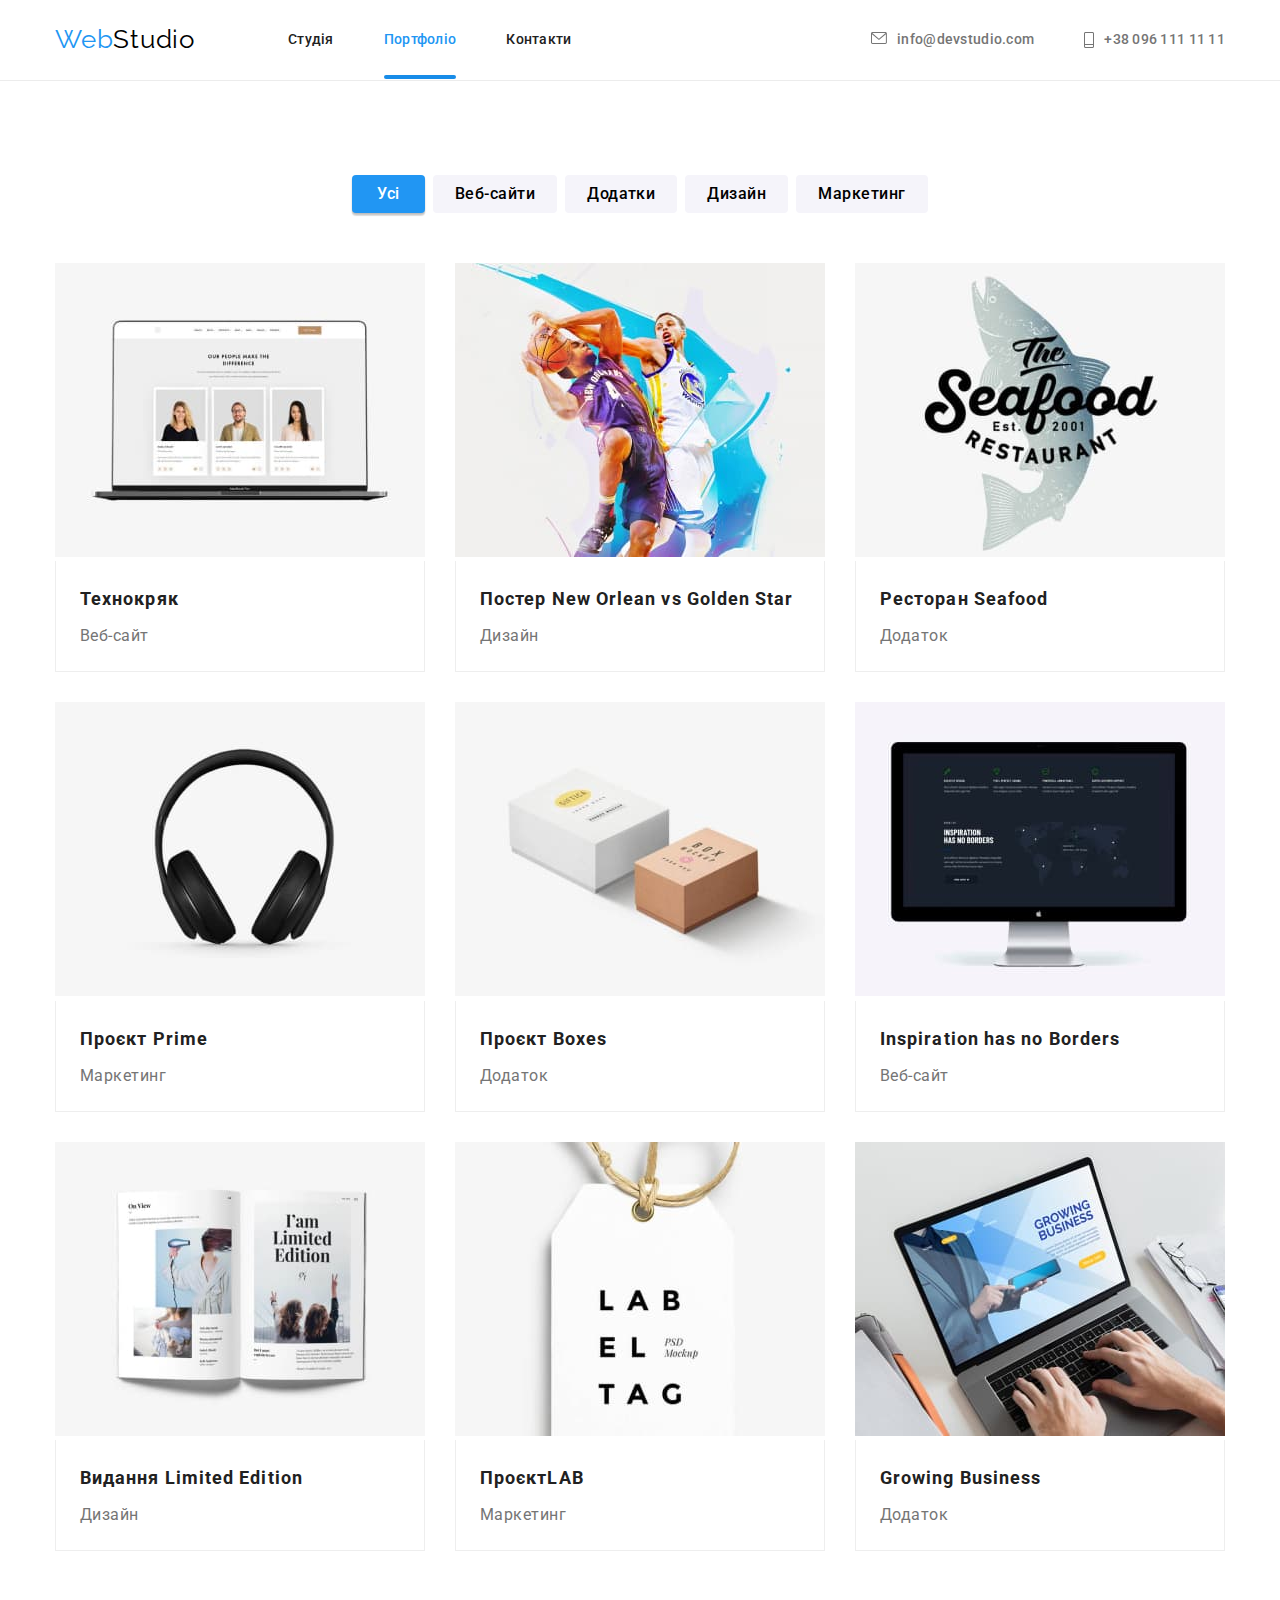
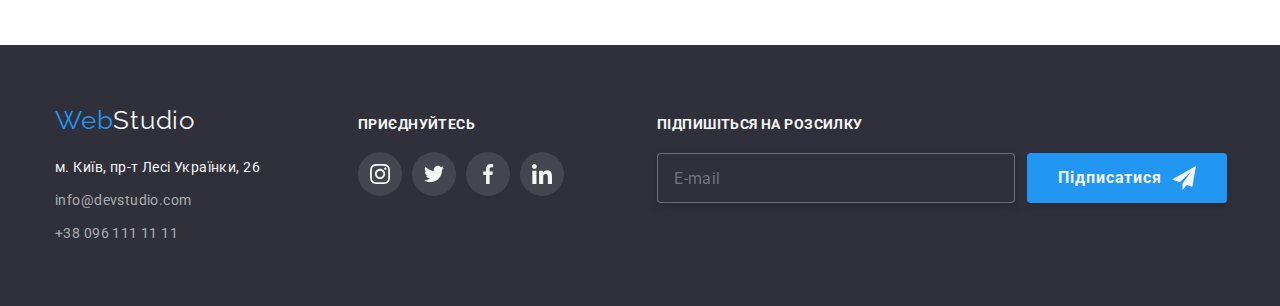
==== portfolio.html @ 515a1736 "start" ====
<!DOCTYPE html>
<html lang="en">
  <head>
    <meta charset="UTF-8" />
    <meta http-equiv="X-UA-Compatible" content="IE=edge" />
    <meta name="viewport" content="width=device-width, initial-scale=1.0" />
    <title>Портфоліо</title>
    <link rel="preconnect" href="https://fonts.googleapis.com" />
    <link rel="preconnect" href="https://fonts.gstatic.com" crossorigin />
    <link
      href="https://fonts.googleapis.com/css2?family=Raleway:wght@700&family=Roboto:wght@400;500;700;900&display=swap"
      rel="stylesheet"
    />
    <link
      rel="stylesheet"
      href="https://cdnjs.cloudflare.com/ajax/libs/modern-normalize/1.1.0/modern-normalize.min.css"
      integrity="sha512-wpPYUAdjBVSE4KJnH1VR1HeZfpl1ub8YT/NKx4PuQ5NmX2tKuGu6U/JRp5y+Y8XG2tV+wKQpNHVUX03MfMFn9Q=="
      crossorigin="anonymous"
      referrerpolicy="no-referrer"
    />
    <link rel="stylesheet" href="css/main.min.css" />
  </head>
  <body>
    <!--Шапка сайта-->
    <header class="border">
      <div class="container page-header">
        <a href="#" class="logo">
          Web<span class="logo__span">Studio</span></a>
        <nav>
          <ul class="site-nav">
            <li class="site-nav__item">
              <a class="site-nav__link " href="./index.html">Студія</a>
            </li>
            <li class="site-nav__item">
              <a class="site-nav__link site-nav__link--current" href="#">Портфоліо</a>
            </li>
            <li class="site-nav__item"><a class="site-nav__link" href="#">Контакти</a></li>
          </ul>
        </nav>
        <ul class="top-address">
          <li class="top-address__item posht">
            <a class="top-address__link" href="mailto:info@devstudio.com">
              <svg class="top-icon" width="16" height="12">
                <use href="./img/symbol-defs.svg#icon-posht-icon"></use>
              </svg>
              info@devstudio.com</a>
          </li>
          <li class="top-address__item tel">
            <a class="top-address__link" href="tel:+380961111111">
              <svg class="top-icon" width="10" height="16">
                <use href="./img/symbol-defs.svg#icon-tel-icon"></use>
              </svg>+38 096 111 11 11</a>
          </li>
        </ul>
      </div>
    </header>
    <main>
      <!-- filter -->
      <section class="filter">
        <div class="container">
          <h1 class="visually-hidden">Наші проекти</h1>
          <ul class="list">
            <li class="items">
              <button class="item current" type="button">Усі</button>
            </li>
            <li class="items">
              <button class="item" type="button">Веб-сайти</button>
            </li>
            <li class="items">
              <button class="item" type="button">Додатки</button>
            </li>
            <li class="items">
              <button class="item" type="button">Дизайн</button>
            </li>
            <li class="items">
              <button class="item" type="button">Маркетинг</button>
            </li>
          </ul>
          <!-- gallery -->
          <ul class="gallery-list">
            <li class="item">
              <a class="link" href="">
                <div class="gallery-list-box">
                  <div class="overlay-box">
                    <p class="overlay-text">
                      Ресурс пропонує комплексні пропозиції з різним рівнем
                      функціоналу та сервісів. Все це дозволить відвідувачу
                      отримати вичерпні відомості про компанію чи приватну
                      особу.
                    </p>
                  </div>
                  <img
                    
                    src="img/leptop.jpg"
                    alt="leptop"
                    width="370"
                    height="294"
                  />
                </div>
                <div class="card-text">
                  <h2 class="title">Технокряк</h2>
                  <p class="text">Веб-сайт</p>
                </div>
              </a>
            </li>
            <li class="item">
              <a class="link" href="">
                <div class="gallery-list-box">
                  <div class="overlay-box">
                    <p class="overlay-text">
                      Ресурс пропонує комплексні пропозиції з різним рівнем
                      функціоналу та сервісів. Все це дозволить відвідувачу
                      отримати вичерпні відомості про компанію чи приватну
                      особу.
                    </p>
                  </div>
                  <img
                    
                    src="img/games.jpg"
                    alt="games"
                    width="370"
                    height="294"
                  />
                </div>
                <div class="card-text">
                  <h2 class="title">
                    Постер <span lang="en">New Orlean vs Golden Star</span>
                  </h2>
                  <p class="text">Дизайн</p>
                </div>
              </a>
            </li>
            <li class="item">
              <a class="link" href="">
                <div class="gallery-list-box">
                  <div class="overlay-box">
                    <p class="overlay-text">
                      Ресурс пропонує комплексні пропозиції з різним рівнем
                      функціоналу та сервісів. Все це дозволить відвідувачу
                      отримати вичерпні відомості про компанію чи приватну
                      особу.
                    </p>
                  </div>
                  <img
                    
                    src="img/restaurant.jpg"
                    alt="restauran"
                    width="370"
                    height="294"
                  />
                </div>
                <div class="card-text">
                  <h2 class="title">Ресторан <span lang="en">Seafood</span></h2>
                  <p class="text">Додаток</p>
                </div>
              </a>
            </li>
            <li class="item">
              <a class="link" href="">
                <div class="gallery-list-box">
                  <div class="overlay-box">
                    <p class="overlay-text">
                      Ресурс пропонує комплексні пропозиції з різним рівнем
                      функціоналу та сервісів. Все це дозволить відвідувачу
                      отримати вичерпні відомості про компанію чи приватну
                      особу.
                    </p>
                  </div>
                  <img
                    
                    src="img/headphones.jpg"
                    alt="headphones"
                    width="370"
                    height="294"
                  />
                </div>
                <div class="card-text">
                  <h2 class="title">Проєкт <span lang="en">Prime</span></h2>
                  <p class="text">Маркетинг</p>
                </div>
              </a>
            </li>
            <li class="item">
              <a class="link" href="">
                <div class="gallery-list-box">
                  <div class="overlay-box">
                    <p class="overlay-text">
                      Ресурс пропонує комплексні пропозиції з різним рівнем
                      функціоналу та сервісів. Все це дозволить відвідувачу
                      отримати вичерпні відомості про компанію чи приватну
                      особу.
                    </p>
                  </div>
                  <img
                    
                    src="img/boxes.jpg"
                    alt="boxes"
                    width="370"
                    height="294"
                  />
                </div>
                <div class="card-text">
                  <h2 class="title">Проєкт <span lang="en">Boxes</span></h2>
                  <p class="text">Додаток</p>
                </div>
              </a>
            </li>
            <li class="item">
              <a class="link" href="">
                <div class="gallery-list-box">
                  <div class="overlay-box">
                    <p class="overlay-text">
                      Ресурс пропонує комплексні пропозиції з різним рівнем
                      функціоналу та сервісів. Все це дозволить відвідувачу
                      отримати вичерпні відомості про компанію чи приватну
                      особу.
                    </p>
                  </div>
                  <img
                    
                    src="img/websait.jpg"
                    alt="websait"
                    width="370"
                    height="294"
                  />
                </div>
                <div class="card-text">
                  <h2 class="title">Inspiration has no Borders</h2>
                  <p class="text">Веб-сайт</p>
                </div>
              </a>
            </li>
            <li class="item">
              <a class="link" href="">
                <div class="gallery-list-box">
                  <div class="overlay-box">
                    <p class="overlay-text">
                      Ресурс пропонує комплексні пропозиції з різним рівнем
                      функціоналу та сервісів. Все це дозволить відвідувачу
                      отримати вичерпні відомості про компанію чи приватну
                      особу.
                    </p>
                  </div>
                  <img
                    
                    src="img/edition.jpg"
                    alt="edition"
                    width="370"
                    height="294"
                  />
                </div>
                <div class="card-text">
                  <h2 class="title">
                    Видання <span lang="en">Limited Edition</span>
                  </h2>
                  <p class="text">Дизайн</p>
                </div>
              </a>
            </li>
            <li class="item">
              <a class="link" href="">
                <div class="gallery-list-box">
                  <div class="overlay-box">
                    <p class="overlay-text">
                      Ресурс пропонує комплексні пропозиції з різним рівнем
                      функціоналу та сервісів. Все це дозволить відвідувачу
                      отримати вичерпні відомості про компанію чи приватну
                      особу.
                    </p>
                  </div>
                  <img
                    
                    src="img/label.jpg"
                    alt="label"
                    width="370"
                    height="294"
                  />
                </div>
                <div class="card-text">
                  <h2 class="title">Проєкт<span lang="en">LAB</span></h2>
                  <p class="text">Маркетинг</p>
                </div>
              </a>
            </li>
            <li class="item">
              <a class="link" href="">
                <div class="gallery-list-box">
                  <div class="overlay-box">
                    <p class="overlay-text">
                      Ресурс пропонує комплексні пропозиції з різним рівнем
                      функціоналу та сервісів. Все це дозволить відвідувачу
                      отримати вичерпні відомості про компанію чи приватну
                      особу.
                    </p>
                  </div>
                  <img
                    
                    src="img/business.jpg"
                    alt="business"
                    width="370"
                    height="294"
                  />
                </div>
                <div class="card-text">
                  <h2 class="title">Growing Business</h2>
                  <p class="text">Додаток</p>
                </div>
              </a>
            </li>
          </ul>
        </div>
      </section>
    </main>

    <!--Підвал-->
  <footer class="address-footer">
    <div class="container bottom-box">
      <div class="address-box">
        <a href="#" class="logo">
          Web<span class="logo__span logo__span--invers">Studio</span></a>
        <address>
          <ul class="address">
            <li class="address__item-text">
              <a class="address__link" target="_blank" href="https://goo.gl/maps/rWDVabsa2ufEebZV9">м. Київ, пр-т Лесі
                Українки, 26</a>
            </li>
            <li class="address__item">
              <a class="address__link" href="mailto:info@devstudio.com">info@devstudio.com</a>
            </li>
            <li class="address__item">
              <a class="address__link" href="tel:+380961111111">+38 096 111 11 11</a>
            </li>
          </ul>
        </address>
      </div>
      <div class="join">
        <h3 class="join__title">ПРИЄДНУЙТЕСЬ</h3>
        <ul class="join__list">
          <li class="join__item">
            <a href="#" class="join__link">
              <svg class="join__icon" wigth="20" height="20">
                <use href="./img/symbol-defs.svg#icon-instagram"></use>
              </svg>
            </a>
          </li>
          <li class="join__item">
            <a href="#" class="join__link">
              <svg class="join__icon" wigth="20" height="20">
                <use href="./img/symbol-defs.svg#icon-twitter"></use>
              </svg>
            </a>
          </li>
          <li class="join__item">
            <a href="#" class="join__link">
              <svg class="join__icon" wigth="20" height="20">
                <use href="./img/symbol-defs.svg#icon-facebook"></use>
              </svg>
            </a>
          </li>
          <li class="join__item">
            <a href="#" class="join__link">
              <svg class="join__icon" wigth="20" height="20">
                <use href="./img/symbol-defs.svg#icon-linkedin"></use>
              </svg>
            </a>
          </li>
        </ul>
      </div>
      <div class="subscribe">
        <p class="subscribe__text">Підпишіться на розсилку</p>
        <form class="subscribe__form">
          <label for="mail"></label>
          <input class="subscribe__input" type="email" name="mail" id="mail" placeholder="E-mail">
          <button class="subscribe__btn-send" type="submit">Підписатися
            <svg class="subscribe__icon-send" wigth="24" height="24">
              <use href="img/symbol-defs.svg#icon-send"></use>
            </svg>
          </button>
        </form>
      </div>
  
    </div>
  </footer>
  </body>
</html>
---- css/main.min.css ----
/*! modern-normalize v1.1.0 | MIT License | https://github.com/sindresorhus/modern-normalize */@import"https://fonts.googleapis.com/css2?family=Raleway:wght@700&family=Roboto:wght@400;500;700;900&display=swap";*,::before,::after{-webkit-box-sizing:border-box;box-sizing:border-box}html{line-height:1.15;-webkit-text-size-adjust:100%;-moz-tab-size:4;-o-tab-size:4;tab-size:4}body{margin:0;font-family:"Roboto",sans-serif,Helvetica,Arial,"Apple Color Emoji","Segoe UI Emoji"}hr{height:0;color:inherit}abbr[title]{-webkit-text-decoration:underline dotted;text-decoration:underline dotted}b,strong{font-weight:bolder}code,kbd,samp,pre{font-family:ui-monospace,SFMono-Regular,Consolas,"Liberation Mono",Menlo,monospace;font-size:1em}small{font-size:80%}sub,sup{font-size:75%;line-height:0;position:relative;vertical-align:baseline}sub{bottom:-0.25em}sup{top:-0.5em}table{text-indent:0;border-color:inherit}button,input,optgroup,select,textarea{font-family:inherit;font-size:100%;line-height:1.15;margin:0}button,select{text-transform:none}button,[type=button],[type=reset],[type=submit]{-webkit-appearance:button}::-moz-focus-inner{border-style:none;padding:0}:-moz-focusring{outline:1px dotted ButtonText}:-moz-ui-invalid{box-shadow:none}legend{padding:0}progress{vertical-align:baseline}::-webkit-inner-spin-button,::-webkit-outer-spin-button{height:auto}[type=search]{-webkit-appearance:textfield;outline-offset:-2px}::-webkit-search-decoration{-webkit-appearance:none}::-webkit-file-upload-button{-webkit-appearance:button;font:inherit}summary{display:list-item}h1,h2,h3,h4,h5,h6,p{margin-top:0;margin-bottom:0}a{text-decoration:none;color:currentColor}ul,ol{margin:0;padding-left:0;list-style:none}button{cursor:pointer;border-color:var(--accent-color)}body{font-family:"Roboto",sans-serif;font-style:normal;color:var(--title-text-color)}address{font-style:normal}.page-header{display:-webkit-box;display:-ms-flexbox;display:flex;-webkit-box-align:center;-ms-flex-align:center;align-items:center}.logo{margin-right:93px;padding-top:24px;padding-bottom:25px;font-family:"Raleway",sans-serif;font-size:26px;line-height:1.19;letter-spacing:.03em;text-decoration:none;color:#2196f3}.logo__span{color:#000}.logo__span--invers{color:#f5f5f5}.site-nav{display:-webkit-box;display:-ms-flexbox;display:flex;margin:0;font-weight:500;font-size:14px;line-height:1.14;letter-spacing:.02em;cursor:pointer}.site-nav__item:not(:last-child){margin-right:50px}.site-nav,.site-nav__link{text-decoration:none;list-style:none;padding:32px 0;color:#212121}.site-nav:hover,.site-nav:focus,.site-nav__link:hover,.site-nav__link:focus{color:#2196f3}.site-nav__link--current{position:relative;color:#2196f3;-webkit-transition-property:background-color;transition-property:background-color;-webkit-transition-duration:250ms;transition-duration:250ms}.site-nav__link--current::after{content:"";position:absolute;display:block;left:0;bottom:0;width:100%;height:4px;background-size:cover;background-color:#188ce8;border-radius:2px;-webkit-transform:scaleX(1);transform:scaleX(1);-webkit-transition:250ms 250ms cubic-bezier(0.4, 0, 0.2, 1);transition:250ms 250ms cubic-bezier(0.4, 0, 0.2, 1)}.site-nav__link--current:hover::after{-webkit-transform:scaleX(1);transform:scaleX(1)}.top-address{display:-webkit-box;display:-ms-flexbox;display:flex;margin-left:auto;margin-top:0;margin-bottom:0;padding-left:0;-webkit-box-align:center;-ms-flex-align:center;align-items:center;-webkit-box-pack:center;-ms-flex-pack:center;justify-content:center;font-weight:500;font-size:14px;line-height:1.14;letter-spacing:.02em;list-style:none}.top-address__item{padding:32px 0}.top-address__item:not(:last-child){margin-right:50px}.top-address__link{display:-webkit-box;display:-ms-flexbox;display:flex;color:#757575;text-decoration:none;-webkit-transition-property:background-color;transition-property:background-color;-webkit-transition-duration:250ms;transition-duration:250ms}.top-address__link:hover,.top-address__link:focus{color:#2196f3}.top-address__link:hover .top-icon,.top-address__link:focus .top-icon{fill:#2196f3}.top-icon{margin-right:10px;fill:#757575}.container{margin:0 auto;width:1200px;padding-left:15px;padding-right:15px}.border{margin:auto;border-bottom:1px solid #ececec}.hero{text-align:center;padding-top:200px;padding-bottom:200px}.hero .hero__title{margin-bottom:30px;font-weight:700;font-size:16px;line-height:1.88;letter-spacing:.06em;font-weight:900;font-size:44px;line-height:1.36;letter-spacing:.06em;text-transform:uppercase;color:#f5f5f5}.hero .hero__btn{min-width:216px;padding:10px 32px;font-weight:700;font-size:16px;line-height:1.88;text-align:center;letter-spacing:.06em;color:#f5f5f5;border-color:#2196f3;background-color:#188ce8;-webkit-box-shadow:0px 4px 4px rgba(0,0,0,.15);box-shadow:0px 4px 4px rgba(0,0,0,.15);border-radius:4px;-webkit-transition:background-color 250ms cubic-bezier(0.4, 0, 0.2, 1);transition:background-color 250ms cubic-bezier(0.4, 0, 0.2, 1)}.hero .hero__btn:hover,.hero .hero__btn:focus{background-color:#2196f3;-webkit-transition:250ms cubic-bezier(0.4, 0, 0.2, 1);transition:250ms cubic-bezier(0.4, 0, 0.2, 1)}.hero .hero__btn:active{background-color:#f5f5f5;color:#188ce8;-webkit-transition:250ms cubic-bezier(0.4, 0, 0.2, 1);transition:250ms cubic-bezier(0.4, 0, 0.2, 1)}.backdrop{position:fixed;top:0;left:0;width:100%;height:100%;background-color:rgba(0,0,0,.2);opacity:1;-webkit-transition:opacity 250ms cubic-bezier(0.4, 0, 0.2, 1);transition:opacity 250ms cubic-bezier(0.4, 0, 0.2, 1);z-index:1}.backdrop.is-hidden{visibility:visible;opacity:0;pointer-events:none}.backdrop.is-hidden .modal{-webkit-transform:translate(-50%, -50%) scale(0.9);transform:translate(-50%, -50%) scale(0.9)}.modal{position:absolute;display:-webkit-box;display:-ms-flexbox;display:flex;-webkit-box-pack:center;-ms-flex-pack:center;justify-content:center;top:50%;left:50%;min-width:528px;min-height:581px;padding:40px;background-color:#fff;-webkit-box-shadow:0px 1px 3px rgba(0,0,0,.12),0px 1px 1px rgba(0,0,0,.14),0px 2px 1px rgba(0,0,0,.2);box-shadow:0px 1px 3px rgba(0,0,0,.12),0px 1px 1px rgba(0,0,0,.14),0px 2px 1px rgba(0,0,0,.2);border-radius:4px;-webkit-transform:translate(-50%, -50%) scale(1);transform:translate(-50%, -50%) scale(1);-webkit-transition:250ms cubic-bezier(0.4, 0, 0.2, 1);transition:250ms cubic-bezier(0.4, 0, 0.2, 1)}.modal__btn-close{position:absolute;top:0;right:0;display:-webkit-box;display:-ms-flexbox;display:flex;-webkit-box-align:center;-ms-flex-align:center;align-items:center;width:30px;height:30px;margin:8px;background-color:#fff;border:1px solid rgba(0,0,0,.1);border-radius:50%;-webkit-transition:250ms cubic-bezier(0.4, 0, 0.2, 1);transition:250ms cubic-bezier(0.4, 0, 0.2, 1)}.modal__btn-close:hover,.modal__btn-close:focus{border-color:#2196f3;-webkit-transition:opacity background-color 250ms cubic-bezier(0.4, 0, 0.2, 1);transition:opacity background-color 250ms cubic-bezier(0.4, 0, 0.2, 1)}.modal__btn-close:hover .modal__icon-close,.modal__btn-close:focus .modal__icon-close{fill:#2196f3;-webkit-transition:250ms cubic-bezier(0.4, 0, 0.2, 1);transition:250ms cubic-bezier(0.4, 0, 0.2, 1)}.modal__icon-close{fill:#000}.overlay{max-width:1600px;height:600px;margin-left:auto;margin-right:auto;content:"";background-image:-webkit-gradient(linear, left top, left bottom, from(rgba(47, 48, 58, 0.4)), to(rgba(47, 48, 58, 0.4))),url(../img/Overlay.jpg);background-image:linear-gradient(rgba(47, 48, 58, 0.4), rgba(47, 48, 58, 0.4)),url(../img/Overlay.jpg);background-repeat:no-repeat;background-size:cover;background-position:center}.form-order{width:448px}.form-order__text{font-weight:700;font-size:20px;line-height:1.15;text-align:center;letter-spacing:.03em;padding-bottom:12px;color:#212121}.form-field{display:-webkit-box;display:-ms-flexbox;display:flex;-webkit-box-orient:vertical;-webkit-box-direction:normal;-ms-flex-direction:column;flex-direction:column;-webkit-box-align:start;-ms-flex-align:start;align-items:start;margin-bottom:10px}.form-field::-webkit-input-placeholder{font-weight:400;font-size:12px;line-height:1.16;letter-spacing:.01em;color:rgba(117,117,117,.5)}.form-field::-moz-placeholder{font-weight:400;font-size:12px;line-height:1.16;letter-spacing:.01em;color:rgba(117,117,117,.5)}.form-field:-ms-input-placeholder{font-weight:400;font-size:12px;line-height:1.16;letter-spacing:.01em;color:rgba(117,117,117,.5)}.form-field::-ms-input-placeholder{font-weight:400;font-size:12px;line-height:1.16;letter-spacing:.01em;color:rgba(117,117,117,.5)}.form-field::placeholder{font-weight:400;font-size:12px;line-height:1.16;letter-spacing:.01em;color:rgba(117,117,117,.5)}.form-field__label{font-weight:400;font-size:12px;line-height:1.16;letter-spacing:.01em;margin-bottom:4px;color:#757575}.box-input{position:relative;width:100%}.form-field__input{width:448px;height:40px;padding-left:42px;outline:none;border:1px solid rgba(33,33,33,.2);border-radius:4px;color:#212121}.form-field__input:last-child{padding-left:16px;padding-top:12px}.form-field__input:focus,.form-field__input:hover{border-color:#188ce8;-webkit-transition:250ms cubic-bezier(0.4, 0, 0.2, 1);transition:250ms cubic-bezier(0.4, 0, 0.2, 1)}.form-field__icon{position:absolute;top:20%;left:12px;display:inline-block;-webkit-transform:translateY(20%);transform:translateY(20%)}.form-field__input:focus~.form-field__icon{fill:#2196f3}.comment{margin-bottom:20px}.comment textarea{width:448px;height:120px;border:1px solid rgba(33,33,33,.2);border-radius:4px;resize:none}.form-order__checkbox-input{margin-left:12px;-webkit-appearance:none;-moz-appearance:none;appearance:none}.form-order__checkbox-input:checked~.form-order__checkbox-icon{background-color:#188ce8;border-radius:2px;background-image:url(../img/icon-check.svg);background-size:contain;background-repeat:no-repeat;background-position:bottom;background-origin:border-box;fill:#2196f3}.form-order__checkbox-input:focus~.form-order__checkbox-icon,.form-order__checkbox-input:hover~.form-order__checkbox-icon{fill:#2196f3;-webkit-transition:250ms cubic-bezier(0.4, 0, 0.2, 1);transition:250ms cubic-bezier(0.4, 0, 0.2, 1)}.form-order__checkbox-label{font-weight:400;font-size:14px;line-height:1.71;letter-spacing:.03em;color:#757575}.form-order__accept-btn{min-width:200px;height:50px;font-weight:700;font-size:16px;line-height:1.87;letter-spacing:.06em;margin-top:30px;color:#f5f5f5;background:#188ce8;-webkit-box-shadow:0px 4px 4px rgba(0,0,0,.15);box-shadow:0px 4px 4px rgba(0,0,0,.15);border-radius:4px;border:none}.form-order__accept-btn:hover,.form-order__accept-btn:focus{background-color:#188ce8;-webkit-transition:250ms cubic-bezier(0.4, 0, 0.2, 1);transition:250ms cubic-bezier(0.4, 0, 0.2, 1)}.form-order__terms{text-decoration:underline;text-underline-offset:3px;color:#188ce8}.visually-hidden{position:absolute;white-space:nowrap;width:1px;height:1px;overflow:hidden;border:0;padding:0;clip:rect(0 0 0 0);-webkit-clip-path:inset(50%);clip-path:inset(50%);margin:-1px}.feature{padding-top:94px}.feature__list{display:-webkit-box;display:-ms-flexbox;display:flex;list-style:none;padding:0}.feature-box{display:-webkit-box;display:-ms-flexbox;display:flex;-webkit-box-pack:center;-ms-flex-pack:center;justify-content:center;-webkit-box-align:center;-ms-flex-align:center;align-items:center;width:270px;height:120px;background-color:#f5f4fa;border-radius:4px}.feature__icon{width:70px;height:70px}.feature__item:not(:last-child){margin-right:30px}.feature__title{padding-top:30px;margin-bottom:10px;font-weight:700;font-size:14px;line-height:1.14;letter-spacing:.03em;text-transform:uppercase}.feature__text{font-size:14px;line-height:1.71;letter-spacing:.03em;color:#757575}.section{padding-bottom:94px;padding-top:94px}.section__list{display:-webkit-box;display:-ms-flexbox;display:flex;list-style:none;padding:0}.section__item:not(:last-child){margin-right:30px}.section__link{position:relative;display:block}.section__title{margin-bottom:50px;font-weight:700;font-size:36px;line-height:1.16;text-align:center;letter-spacing:.03em}.section__text{position:absolute;bottom:0;right:0;width:370px;height:70px;padding-top:27px;margin-bottom:3px;font-weight:700;font-size:14px;line-height:16px;text-align:center;letter-spacing:.03em;text-transform:uppercase;background:rgba(47,48,58,.8);color:#f5f5f5}.commands{background:#f5f4fa;padding-bottom:94px;padding-top:94px}.commands__list{display:-webkit-box;display:-ms-flexbox;display:flex;text-align:center;list-style:none;padding:0}.commands__title{margin-bottom:50px;font-weight:700;font-size:36px;line-height:1.16;text-align:center;letter-spacing:.03em}.command__items{background:#fff;-webkit-box-shadow:0px 1px 3px rgba(0,0,0,.12),0px 1px 1px rgba(0,0,0,.14),0px 2px 1px rgba(0,0,0,.2);box-shadow:0px 1px 3px rgba(0,0,0,.12),0px 1px 1px rgba(0,0,0,.14),0px 2px 1px rgba(0,0,0,.2);border-radius:0px 0px 4px 4px}.command__items:not(:last-child){margin-right:30px}.command__list{display:-webkit-box;display:-ms-flexbox;display:flex;-webkit-box-pack:center;-ms-flex-pack:center;justify-content:center;-webkit-box-align:center;-ms-flex-align:center;align-items:center;width:206px;height:44px;margin-left:32px;margin-bottom:30px;list-style:none}.command__name{font-weight:500;font-size:16px;line-height:1.18;text-align:center;letter-spacing:.03em;margin-bottom:10px;padding-top:30px;color:#212121}.command__profession{font-size:16px;line-height:1.18;letter-spacing:.03em;text-align:center;margin-bottom:16px;color:#757575}.command__item{background-color:#f5f5f5}.command__link{width:44px;height:44px;border-radius:50%;display:-webkit-box;display:-ms-flexbox;display:flex;-webkit-box-align:center;-ms-flex-align:center;align-items:center;-webkit-box-pack:center;-ms-flex-pack:center;justify-content:center;margin-right:10px;color:#afb1b8;-webkit-transition-property:background-color;transition-property:background-color;-webkit-transition-duration:250ms;transition-duration:250ms}.command__link:hover,.command__link:focus{background-color:#2196f3;-webkit-transition:250ms cubic-bezier(0.4, 0, 0.2, 1);transition:250ms cubic-bezier(0.4, 0, 0.2, 1)}.command__link:hover .command__icon,.command__link:focus .command__icon{fill:#f5f5f5;-webkit-transition:250ms cubic-bezier(0.4, 0, 0.2, 1);transition:250ms cubic-bezier(0.4, 0, 0.2, 1)}.command__icon{fill:currentColor}.clients{padding-top:94px;padding-bottom:94px}.client__box{display:-webkit-box;display:-ms-flexbox;display:flex;-webkit-box-pack:center;-ms-flex-pack:center;justify-content:center}.clients__title{font-weight:700;font-size:36px;line-height:42px;text-align:center;letter-spacing:.03em;padding-bottom:50px}.client__list{display:-webkit-box;display:-ms-flexbox;display:flex;-webkit-box-pack:center;-ms-flex-pack:center;justify-content:center;-webkit-box-align:center;-ms-flex-align:center;align-items:center;list-style:none;padding:0}.client__item{width:170px;height:92px}.client__item:not(:last-child){margin-right:30px}.client__link{display:-webkit-box;display:-ms-flexbox;display:flex;-webkit-box-pack:center;-ms-flex-pack:center;justify-content:center;-webkit-box-align:center;-ms-flex-align:center;align-items:center;width:100%;height:100%;border:1px solid #afb1b8;border-radius:4px;-webkit-transition-property:background-color;transition-property:background-color;-webkit-transition-duration:250ms;transition-duration:250ms}.client__link:hover,.client__link:focus{border:1px solid #2196f3;-webkit-transition:250ms cubic-bezier(0.4, 0, 0.2, 1);transition:250ms cubic-bezier(0.4, 0, 0.2, 1)}.client__link:hover .client__icon,.client__link:focus .client__icon{fill:#2196f3;-webkit-transition:250ms cubic-bezier(0.4, 0, 0.2, 1);transition:250ms cubic-bezier(0.4, 0, 0.2, 1)}.client__icon{fill:#afb1b8}.address-footer{padding-top:60px;padding-bottom:60px;background:#2f303a;display:-webkit-box;display:-ms-flexbox;display:flex}.address-box{margin-right:70px}.address{padding:0;padding-top:20px;list-style:none}.address__item-text,.address__item:not(:last-child){margin-bottom:9px}.address__item-text .address__link{color:#f5f5f5}.address__link{font-style:normal;font-size:14px;line-height:1.71;letter-spacing:.03em;text-decoration:none;color:rgba(255,255,255,.6)}.bottom-box{display:-webkit-box;display:-ms-flexbox;display:flex;-webkit-box-align:baseline;-ms-flex-align:baseline;align-items:baseline}.join{margin-right:93px}.join__title{margin-bottom:20px;font-weight:700;font-size:14px;line-height:16px;letter-spacing:.03em;text-transform:uppercase;color:#f5f5f5}.join__list{width:206px;height:44px;list-style:none;display:-webkit-box;display:-ms-flexbox;display:flex;padding:0}.join__item:not(:last-child){margin-right:10px}.join__link{width:44px;height:44px;border-radius:50%;background-color:rgba(255,255,255,.1);display:-webkit-box;display:-ms-flexbox;display:flex;-webkit-box-align:center;-ms-flex-align:center;align-items:center;-webkit-box-pack:center;-ms-flex-pack:center;justify-content:center;color:#f5f5f5;-webkit-transition-property:background-color;transition-property:background-color;-webkit-transition-duration:250ms;transition-duration:250ms}.join__link:hover,.join__link:focus{background-color:#2196f3}.join__icon{fill:currentColor}.subscribe{width:570px;margin-left:auto}.subscribe__text{margin-bottom:20px;font-weight:700;font-size:14px;line-height:1.14;letter-spacing:.03em;text-transform:uppercase;color:#f5f5f5}.subscribe__form{display:-webkit-box;display:-ms-flexbox;display:flex}.subscribe__input{-webkit-box-align:center;-ms-flex-align:center;align-items:center;letter-spacing:.03em;width:358px;height:50px;font-weight:400;font-size:1.25;line-height:20px;margin-right:12px;padding-left:16px;background-color:#2f303a;color:rgba(255,255,255,.6);border:1px solid rgba(255,255,255,.3);-webkit-filter:drop-shadow(0px 4px 4px rgba(0, 0, 0, 0.15));filter:drop-shadow(0px 4px 4px rgba(0, 0, 0, 0.15));border-radius:4px}.subscribe__btn-send{display:-webkit-box;display:-ms-flexbox;display:flex;-webkit-box-align:center;-ms-flex-align:center;align-items:center;-webkit-box-pack:center;-ms-flex-pack:center;justify-content:center;width:200px;height:50px;font-weight:700;font-size:1.14;line-height:30px;letter-spacing:.06em;background-color:#2196f3;-webkit-box-shadow:0px 4px 4px rgba(0,0,0,.15);box-shadow:0px 4px 4px rgba(0,0,0,.15);border-radius:4px;color:#f5f5f5;border:none;padding:0}.subscribe__btn-send:hover,.subscribe__btn-send:focus{background-color:#188ce8;-webkit-transition:250ms cubic-bezier(0.4, 0, 0.2, 1);transition:250ms cubic-bezier(0.4, 0, 0.2, 1)}.subscribe__icon-send{width:24px;height:24px;margin-left:10px;fill:#f5f5f5}.filter{padding-top:94px;padding-bottom:94px}.filter .list{display:-webkit-box;display:-ms-flexbox;display:flex;-webkit-box-pack:center;-ms-flex-pack:center;justify-content:center;margin-bottom:50px}.filter .list .item{padding:6px 22px;border:none;font-family:"Roboto",sans-serif;font-weight:500;font-size:16px;line-height:1.62;letter-spacing:.03em;background:#f5f4fa;border-radius:4px;-webkit-transition-property:background-color;transition-property:background-color;-webkit-transition-duration:250ms;transition-duration:250ms}.filter .list .items:not(:last-child){margin-right:8px}.list .item.current{border:none;padding:6px 25px;-webkit-box-shadow:0px 3px 1px rgba(0,0,0,.1),0px 1px 2px rgba(0,0,0,.08),0px 2px 2px rgba(0,0,0,.12);box-shadow:0px 3px 1px rgba(0,0,0,.1),0px 1px 2px rgba(0,0,0,.08),0px 2px 2px rgba(0,0,0,.12);border-radius:4px;background-color:#2196f3;color:#fff}.list .item:hover,.list .item:focus{background-color:#2196f3;color:#f5f5f5;-webkit-transition:250ms cubic-bezier(0.4, 0, 0.2, 1);transition:250ms cubic-bezier(0.4, 0, 0.2, 1)}.gallery-list{display:-webkit-box;display:-ms-flexbox;display:flex;-ms-flex-wrap:wrap;flex-wrap:wrap}.gallery-list .item{min-width:370px;margin-bottom:30px;margin-right:30px;background:#fff}.gallery-list .item:hover{-webkit-box-shadow:0px 1px 1px rgba(0,0,0,.12),0px 4px 4px rgba(0,0,0,.06),1px 4px 6px rgba(0,0,0,.16);box-shadow:0px 1px 1px rgba(0,0,0,.12),0px 4px 4px rgba(0,0,0,.06),1px 4px 6px rgba(0,0,0,.16);-webkit-transition:250ms cubic-bezier(0.4, 0, 0.2, 1);transition:250ms cubic-bezier(0.4, 0, 0.2, 1)}.gallery-list .item:nth-child(3n){margin-right:0px}.gallery-list .item:nth-last-child(-n+3){margin-bottom:0px}.card-text{width:370px;padding:20px 24px;border:1px solid #eee;border-top:none}.card-text .title{font-family:"Roboto",sans-serif;font-weight:700;font-size:18px;line-height:2;letter-spacing:.06em;color:#212121}.card-text .text{margin-top:4px;font-size:16px;line-height:1.88;letter-spacing:.03em;color:#757575}.overlay-text{display:-webkit-box;display:-ms-flexbox;display:flex;-webkit-box-pack:center;-ms-flex-pack:center;justify-content:center;-webkit-box-align:center;-ms-flex-align:center;align-items:center;padding:63px 24px;font-weight:400;font-size:18px;line-height:1.5;letter-spacing:.03em;color:#fff}.overlay-box{position:absolute;display:block;top:0;left:0;width:100%;height:100%;background:rgba(33,150,243,.9);-webkit-transform:translateY(101%);transform:translateY(101%);-webkit-transition:-webkit-transform 250ms cubic-bezier(0.4, 0, 0.2, 1);transition:-webkit-transform 250ms cubic-bezier(0.4, 0, 0.2, 1);transition:transform 250ms cubic-bezier(0.4, 0, 0.2, 1);transition:transform 250ms cubic-bezier(0.4, 0, 0.2, 1), -webkit-transform 250ms cubic-bezier(0.4, 0, 0.2, 1)}.gallery-list .link:hover .overlay-box,.gallery-list .link:focus .overlay-box{-webkit-transform:translateY(0%);transform:translateY(0%);-webkit-transition:250ms cubic-bezier(0.4, 0, 0.2, 1);transition:250ms cubic-bezier(0.4, 0, 0.2, 1)}.gallery-list-box{position:relative;overflow:hidden}/*# sourceMappingURL=main.min.css.map */
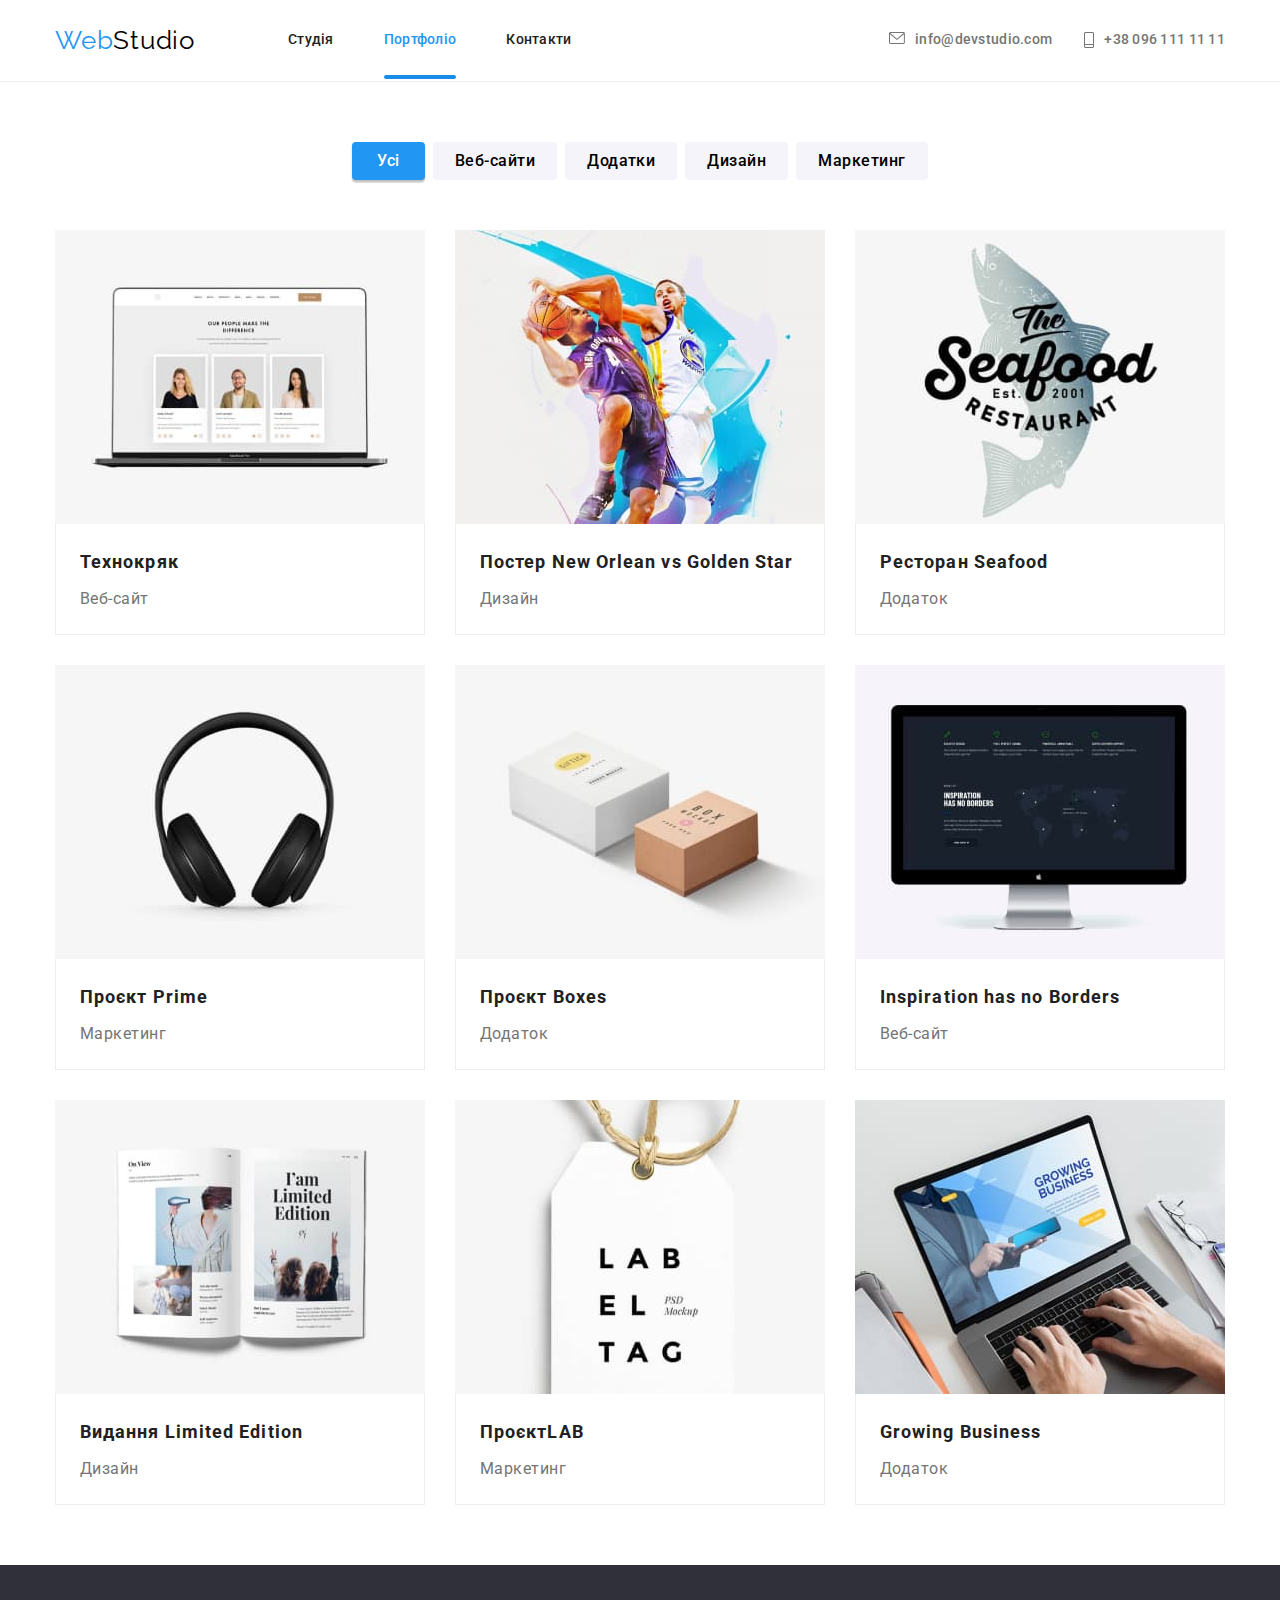
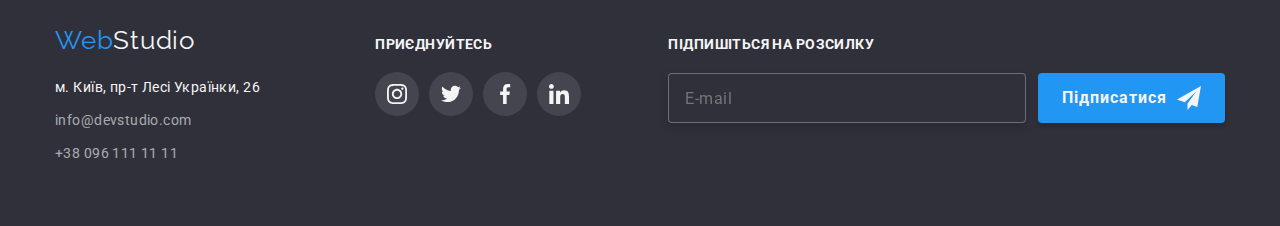
==== commit da7fb7c1: "port+filtr" ====
--- a/portfolio.html
+++ b/portfolio.html
@@ -52,6 +52,60 @@
               </svg>+38 096 111 11 11</a>
           </li>
         </ul>
+        <button type="button" class="menu-open-btn" data-menu-open>
+          <svg class="mob__icon-open " width="40" height="40">
+            <use href="./img/symbol-defs.svg#icon-menu">
+            </use>
+          </svg>
+        </button>
+      </div>
+      <div class="mob-menu visually-hidden" data-menu>
+        <div class="container">
+          <button type="button" class="menu-cross-btn" data-menu-close>
+            <svg class="mob__icon-cross" width="40" height="40">
+              <use href="./img/symbol-defs.svg#icon-cross">
+              </use>
+            </svg>
+          </button>
+          <div class="mob-menu-top">      
+            <ul class="mob-menu__list">
+              <li class="mob-menu__item">
+                <a class="mob-menu__link" href="./index.html">Студія</a>
+              </li>
+              <li class="mob-menu__item">
+                <a class="mob-menu__link" href="./portfolio.html">Портфоліо</a>
+              </li>
+              <li class="mob-menu__item">
+                <a class="mob-menu__link" href="#">Контакти</a>
+              </li>
+            </ul>
+          </div>
+          <div class="mob-menu-bottom">
+            <ul class="mob-contact">
+              <li class="mob-menu__item">
+                <a class="mob-menu__link mob-menu__link--accent" href="tel:+380961111111">+38 096 111 11 11</a>
+              </li>
+              <li class="mob-menu__item ">
+                <a class="mob-menu__link mob-menu__link--smoll " href="mailto:info@devstudio.com">
+                  info@devstudio.com</a>
+              </li>
+            </ul>
+            <ul class="mob-soc">
+              <li class="mob-soc__item">
+                <a href="#" class="mob-soc__link">Instagram</a>
+              </li>
+              <li class="mob-soc__item">
+                <a href="#" class="mob-soc__link">Twitter</a>
+              </li>
+              <li class="mob-soc__item">
+                <a href="#" class="mob-soc__link">Facebook</a>
+              </li>
+              <li class="mob-soc__item">
+                <a href="#" class="mob-soc__link">Linkedin</a>
+              </li>
+            </ul>
+          </div>
+        </div>
       </div>
     </header>
     <main>
@@ -68,7 +122,7 @@
             </li>
             <li class="items">
               <button class="item" type="button">Додатки</button>
-            </li>
+            </li>          
             <li class="items">
               <button class="item" type="button">Дизайн</button>
             </li>
@@ -311,7 +365,6 @@
         </div>
       </section>
     </main>
-
     <!--Підвал-->
   <footer class="address-footer">
     <div class="container bottom-box">
@@ -381,5 +434,6 @@
   
     </div>
   </footer>
+  <script src="./js/menu.js"></script>
   </body>
 </html>
--- a/css/main.min.css
+++ b/css/main.min.css
@@ -1 +1 @@
-/*! modern-normalize v1.1.0 | MIT License | https://github.com/sindresorhus/modern-normalize */@import"https://fonts.googleapis.com/css2?family=Raleway:wght@700&family=Roboto:wght@400;500;700;900&display=swap";*,::before,::after{-webkit-box-sizing:border-box;box-sizing:border-box}html{line-height:1.15;-webkit-text-size-adjust:100%;-moz-tab-size:4;-o-tab-size:4;tab-size:4}body{margin:0;font-family:"Roboto",sans-serif,Helvetica,Arial,"Apple Color Emoji","Segoe UI Emoji"}hr{height:0;color:inherit}abbr[title]{-webkit-text-decoration:underline dotted;text-decoration:underline dotted}b,strong{font-weight:bolder}code,kbd,samp,pre{font-family:ui-monospace,SFMono-Regular,Consolas,"Liberation Mono",Menlo,monospace;font-size:1em}small{font-size:80%}sub,sup{font-size:75%;line-height:0;position:relative;vertical-align:baseline}sub{bottom:-0.25em}sup{top:-0.5em}table{text-indent:0;border-color:inherit}button,input,optgroup,select,textarea{font-family:inherit;font-size:100%;line-height:1.15;margin:0}button,select{text-transform:none}button,[type=button],[type=reset],[type=submit]{-webkit-appearance:button}::-moz-focus-inner{border-style:none;padding:0}:-moz-focusring{outline:1px dotted ButtonText}:-moz-ui-invalid{box-shadow:none}legend{padding:0}progress{vertical-align:baseline}::-webkit-inner-spin-button,::-webkit-outer-spin-button{height:auto}[type=search]{-webkit-appearance:textfield;outline-offset:-2px}::-webkit-search-decoration{-webkit-appearance:none}::-webkit-file-upload-button{-webkit-appearance:button;font:inherit}summary{display:list-item}h1,h2,h3,h4,h5,h6,p{margin-top:0;margin-bottom:0}a{text-decoration:none;color:currentColor}ul,ol{margin:0;padding-left:0;list-style:none}button{cursor:pointer;border-color:var(--accent-color)}body{font-family:"Roboto",sans-serif;font-style:normal;color:var(--title-text-color)}address{font-style:normal}.page-header{display:-webkit-box;display:-ms-flexbox;display:flex;-webkit-box-align:center;-ms-flex-align:center;align-items:center}.logo{margin-right:93px;padding-top:24px;padding-bottom:25px;font-family:"Raleway",sans-serif;font-size:26px;line-height:1.19;letter-spacing:.03em;text-decoration:none;color:#2196f3}.logo__span{color:#000}.logo__span--invers{color:#f5f5f5}.site-nav{display:-webkit-box;display:-ms-flexbox;display:flex;margin:0;font-weight:500;font-size:14px;line-height:1.14;letter-spacing:.02em;cursor:pointer}.site-nav__item:not(:last-child){margin-right:50px}.site-nav,.site-nav__link{text-decoration:none;list-style:none;padding:32px 0;color:#212121}.site-nav:hover,.site-nav:focus,.site-nav__link:hover,.site-nav__link:focus{color:#2196f3}.site-nav__link--current{position:relative;color:#2196f3;-webkit-transition-property:background-color;transition-property:background-color;-webkit-transition-duration:250ms;transition-duration:250ms}.site-nav__link--current::after{content:"";position:absolute;display:block;left:0;bottom:0;width:100%;height:4px;background-size:cover;background-color:#188ce8;border-radius:2px;-webkit-transform:scaleX(1);transform:scaleX(1);-webkit-transition:250ms 250ms cubic-bezier(0.4, 0, 0.2, 1);transition:250ms 250ms cubic-bezier(0.4, 0, 0.2, 1)}.site-nav__link--current:hover::after{-webkit-transform:scaleX(1);transform:scaleX(1)}.top-address{display:-webkit-box;display:-ms-flexbox;display:flex;margin-left:auto;margin-top:0;margin-bottom:0;padding-left:0;-webkit-box-align:center;-ms-flex-align:center;align-items:center;-webkit-box-pack:center;-ms-flex-pack:center;justify-content:center;font-weight:500;font-size:14px;line-height:1.14;letter-spacing:.02em;list-style:none}.top-address__item{padding:32px 0}.top-address__item:not(:last-child){margin-right:50px}.top-address__link{display:-webkit-box;display:-ms-flexbox;display:flex;color:#757575;text-decoration:none;-webkit-transition-property:background-color;transition-property:background-color;-webkit-transition-duration:250ms;transition-duration:250ms}.top-address__link:hover,.top-address__link:focus{color:#2196f3}.top-address__link:hover .top-icon,.top-address__link:focus .top-icon{fill:#2196f3}.top-icon{margin-right:10px;fill:#757575}.container{margin:0 auto;width:1200px;padding-left:15px;padding-right:15px}.border{margin:auto;border-bottom:1px solid #ececec}.hero{text-align:center;padding-top:200px;padding-bottom:200px}.hero .hero__title{margin-bottom:30px;font-weight:700;font-size:16px;line-height:1.88;letter-spacing:.06em;font-weight:900;font-size:44px;line-height:1.36;letter-spacing:.06em;text-transform:uppercase;color:#f5f5f5}.hero .hero__btn{min-width:216px;padding:10px 32px;font-weight:700;font-size:16px;line-height:1.88;text-align:center;letter-spacing:.06em;color:#f5f5f5;border-color:#2196f3;background-color:#188ce8;-webkit-box-shadow:0px 4px 4px rgba(0,0,0,.15);box-shadow:0px 4px 4px rgba(0,0,0,.15);border-radius:4px;-webkit-transition:background-color 250ms cubic-bezier(0.4, 0, 0.2, 1);transition:background-color 250ms cubic-bezier(0.4, 0, 0.2, 1)}.hero .hero__btn:hover,.hero .hero__btn:focus{background-color:#2196f3;-webkit-transition:250ms cubic-bezier(0.4, 0, 0.2, 1);transition:250ms cubic-bezier(0.4, 0, 0.2, 1)}.hero .hero__btn:active{background-color:#f5f5f5;color:#188ce8;-webkit-transition:250ms cubic-bezier(0.4, 0, 0.2, 1);transition:250ms cubic-bezier(0.4, 0, 0.2, 1)}.backdrop{position:fixed;top:0;left:0;width:100%;height:100%;background-color:rgba(0,0,0,.2);opacity:1;-webkit-transition:opacity 250ms cubic-bezier(0.4, 0, 0.2, 1);transition:opacity 250ms cubic-bezier(0.4, 0, 0.2, 1);z-index:1}.backdrop.is-hidden{visibility:visible;opacity:0;pointer-events:none}.backdrop.is-hidden .modal{-webkit-transform:translate(-50%, -50%) scale(0.9);transform:translate(-50%, -50%) scale(0.9)}.modal{position:absolute;display:-webkit-box;display:-ms-flexbox;display:flex;-webkit-box-pack:center;-ms-flex-pack:center;justify-content:center;top:50%;left:50%;min-width:528px;min-height:581px;padding:40px;background-color:#fff;-webkit-box-shadow:0px 1px 3px rgba(0,0,0,.12),0px 1px 1px rgba(0,0,0,.14),0px 2px 1px rgba(0,0,0,.2);box-shadow:0px 1px 3px rgba(0,0,0,.12),0px 1px 1px rgba(0,0,0,.14),0px 2px 1px rgba(0,0,0,.2);border-radius:4px;-webkit-transform:translate(-50%, -50%) scale(1);transform:translate(-50%, -50%) scale(1);-webkit-transition:250ms cubic-bezier(0.4, 0, 0.2, 1);transition:250ms cubic-bezier(0.4, 0, 0.2, 1)}.modal__btn-close{position:absolute;top:0;right:0;display:-webkit-box;display:-ms-flexbox;display:flex;-webkit-box-align:center;-ms-flex-align:center;align-items:center;width:30px;height:30px;margin:8px;background-color:#fff;border:1px solid rgba(0,0,0,.1);border-radius:50%;-webkit-transition:250ms cubic-bezier(0.4, 0, 0.2, 1);transition:250ms cubic-bezier(0.4, 0, 0.2, 1)}.modal__btn-close:hover,.modal__btn-close:focus{border-color:#2196f3;-webkit-transition:opacity background-color 250ms cubic-bezier(0.4, 0, 0.2, 1);transition:opacity background-color 250ms cubic-bezier(0.4, 0, 0.2, 1)}.modal__btn-close:hover .modal__icon-close,.modal__btn-close:focus .modal__icon-close{fill:#2196f3;-webkit-transition:250ms cubic-bezier(0.4, 0, 0.2, 1);transition:250ms cubic-bezier(0.4, 0, 0.2, 1)}.modal__icon-close{fill:#000}.overlay{max-width:1600px;height:600px;margin-left:auto;margin-right:auto;content:"";background-image:-webkit-gradient(linear, left top, left bottom, from(rgba(47, 48, 58, 0.4)), to(rgba(47, 48, 58, 0.4))),url(../img/Overlay.jpg);background-image:linear-gradient(rgba(47, 48, 58, 0.4), rgba(47, 48, 58, 0.4)),url(../img/Overlay.jpg);background-repeat:no-repeat;background-size:cover;background-position:center}.form-order{width:448px}.form-order__text{font-weight:700;font-size:20px;line-height:1.15;text-align:center;letter-spacing:.03em;padding-bottom:12px;color:#212121}.form-field{display:-webkit-box;display:-ms-flexbox;display:flex;-webkit-box-orient:vertical;-webkit-box-direction:normal;-ms-flex-direction:column;flex-direction:column;-webkit-box-align:start;-ms-flex-align:start;align-items:start;margin-bottom:10px}.form-field::-webkit-input-placeholder{font-weight:400;font-size:12px;line-height:1.16;letter-spacing:.01em;color:rgba(117,117,117,.5)}.form-field::-moz-placeholder{font-weight:400;font-size:12px;line-height:1.16;letter-spacing:.01em;color:rgba(117,117,117,.5)}.form-field:-ms-input-placeholder{font-weight:400;font-size:12px;line-height:1.16;letter-spacing:.01em;color:rgba(117,117,117,.5)}.form-field::-ms-input-placeholder{font-weight:400;font-size:12px;line-height:1.16;letter-spacing:.01em;color:rgba(117,117,117,.5)}.form-field::placeholder{font-weight:400;font-size:12px;line-height:1.16;letter-spacing:.01em;color:rgba(117,117,117,.5)}.form-field__label{font-weight:400;font-size:12px;line-height:1.16;letter-spacing:.01em;margin-bottom:4px;color:#757575}.box-input{position:relative;width:100%}.form-field__input{width:448px;height:40px;padding-left:42px;outline:none;border:1px solid rgba(33,33,33,.2);border-radius:4px;color:#212121}.form-field__input:last-child{padding-left:16px;padding-top:12px}.form-field__input:focus,.form-field__input:hover{border-color:#188ce8;-webkit-transition:250ms cubic-bezier(0.4, 0, 0.2, 1);transition:250ms cubic-bezier(0.4, 0, 0.2, 1)}.form-field__icon{position:absolute;top:20%;left:12px;display:inline-block;-webkit-transform:translateY(20%);transform:translateY(20%)}.form-field__input:focus~.form-field__icon{fill:#2196f3}.comment{margin-bottom:20px}.comment textarea{width:448px;height:120px;border:1px solid rgba(33,33,33,.2);border-radius:4px;resize:none}.form-order__checkbox-input{margin-left:12px;-webkit-appearance:none;-moz-appearance:none;appearance:none}.form-order__checkbox-input:checked~.form-order__checkbox-icon{background-color:#188ce8;border-radius:2px;background-image:url(../img/icon-check.svg);background-size:contain;background-repeat:no-repeat;background-position:bottom;background-origin:border-box;fill:#2196f3}.form-order__checkbox-input:focus~.form-order__checkbox-icon,.form-order__checkbox-input:hover~.form-order__checkbox-icon{fill:#2196f3;-webkit-transition:250ms cubic-bezier(0.4, 0, 0.2, 1);transition:250ms cubic-bezier(0.4, 0, 0.2, 1)}.form-order__checkbox-label{font-weight:400;font-size:14px;line-height:1.71;letter-spacing:.03em;color:#757575}.form-order__accept-btn{min-width:200px;height:50px;font-weight:700;font-size:16px;line-height:1.87;letter-spacing:.06em;margin-top:30px;color:#f5f5f5;background:#188ce8;-webkit-box-shadow:0px 4px 4px rgba(0,0,0,.15);box-shadow:0px 4px 4px rgba(0,0,0,.15);border-radius:4px;border:none}.form-order__accept-btn:hover,.form-order__accept-btn:focus{background-color:#188ce8;-webkit-transition:250ms cubic-bezier(0.4, 0, 0.2, 1);transition:250ms cubic-bezier(0.4, 0, 0.2, 1)}.form-order__terms{text-decoration:underline;text-underline-offset:3px;color:#188ce8}.visually-hidden{position:absolute;white-space:nowrap;width:1px;height:1px;overflow:hidden;border:0;padding:0;clip:rect(0 0 0 0);-webkit-clip-path:inset(50%);clip-path:inset(50%);margin:-1px}.feature{padding-top:94px}.feature__list{display:-webkit-box;display:-ms-flexbox;display:flex;list-style:none;padding:0}.feature-box{display:-webkit-box;display:-ms-flexbox;display:flex;-webkit-box-pack:center;-ms-flex-pack:center;justify-content:center;-webkit-box-align:center;-ms-flex-align:center;align-items:center;width:270px;height:120px;background-color:#f5f4fa;border-radius:4px}.feature__icon{width:70px;height:70px}.feature__item:not(:last-child){margin-right:30px}.feature__title{padding-top:30px;margin-bottom:10px;font-weight:700;font-size:14px;line-height:1.14;letter-spacing:.03em;text-transform:uppercase}.feature__text{font-size:14px;line-height:1.71;letter-spacing:.03em;color:#757575}.section{padding-bottom:94px;padding-top:94px}.section__list{display:-webkit-box;display:-ms-flexbox;display:flex;list-style:none;padding:0}.section__item:not(:last-child){margin-right:30px}.section__link{position:relative;display:block}.section__title{margin-bottom:50px;font-weight:700;font-size:36px;line-height:1.16;text-align:center;letter-spacing:.03em}.section__text{position:absolute;bottom:0;right:0;width:370px;height:70px;padding-top:27px;margin-bottom:3px;font-weight:700;font-size:14px;line-height:16px;text-align:center;letter-spacing:.03em;text-transform:uppercase;background:rgba(47,48,58,.8);color:#f5f5f5}.commands{background:#f5f4fa;padding-bottom:94px;padding-top:94px}.commands__list{display:-webkit-box;display:-ms-flexbox;display:flex;text-align:center;list-style:none;padding:0}.commands__title{margin-bottom:50px;font-weight:700;font-size:36px;line-height:1.16;text-align:center;letter-spacing:.03em}.command__items{background:#fff;-webkit-box-shadow:0px 1px 3px rgba(0,0,0,.12),0px 1px 1px rgba(0,0,0,.14),0px 2px 1px rgba(0,0,0,.2);box-shadow:0px 1px 3px rgba(0,0,0,.12),0px 1px 1px rgba(0,0,0,.14),0px 2px 1px rgba(0,0,0,.2);border-radius:0px 0px 4px 4px}.command__items:not(:last-child){margin-right:30px}.command__list{display:-webkit-box;display:-ms-flexbox;display:flex;-webkit-box-pack:center;-ms-flex-pack:center;justify-content:center;-webkit-box-align:center;-ms-flex-align:center;align-items:center;width:206px;height:44px;margin-left:32px;margin-bottom:30px;list-style:none}.command__name{font-weight:500;font-size:16px;line-height:1.18;text-align:center;letter-spacing:.03em;margin-bottom:10px;padding-top:30px;color:#212121}.command__profession{font-size:16px;line-height:1.18;letter-spacing:.03em;text-align:center;margin-bottom:16px;color:#757575}.command__item{background-color:#f5f5f5}.command__link{width:44px;height:44px;border-radius:50%;display:-webkit-box;display:-ms-flexbox;display:flex;-webkit-box-align:center;-ms-flex-align:center;align-items:center;-webkit-box-pack:center;-ms-flex-pack:center;justify-content:center;margin-right:10px;color:#afb1b8;-webkit-transition-property:background-color;transition-property:background-color;-webkit-transition-duration:250ms;transition-duration:250ms}.command__link:hover,.command__link:focus{background-color:#2196f3;-webkit-transition:250ms cubic-bezier(0.4, 0, 0.2, 1);transition:250ms cubic-bezier(0.4, 0, 0.2, 1)}.command__link:hover .command__icon,.command__link:focus .command__icon{fill:#f5f5f5;-webkit-transition:250ms cubic-bezier(0.4, 0, 0.2, 1);transition:250ms cubic-bezier(0.4, 0, 0.2, 1)}.command__icon{fill:currentColor}.clients{padding-top:94px;padding-bottom:94px}.client__box{display:-webkit-box;display:-ms-flexbox;display:flex;-webkit-box-pack:center;-ms-flex-pack:center;justify-content:center}.clients__title{font-weight:700;font-size:36px;line-height:42px;text-align:center;letter-spacing:.03em;padding-bottom:50px}.client__list{display:-webkit-box;display:-ms-flexbox;display:flex;-webkit-box-pack:center;-ms-flex-pack:center;justify-content:center;-webkit-box-align:center;-ms-flex-align:center;align-items:center;list-style:none;padding:0}.client__item{width:170px;height:92px}.client__item:not(:last-child){margin-right:30px}.client__link{display:-webkit-box;display:-ms-flexbox;display:flex;-webkit-box-pack:center;-ms-flex-pack:center;justify-content:center;-webkit-box-align:center;-ms-flex-align:center;align-items:center;width:100%;height:100%;border:1px solid #afb1b8;border-radius:4px;-webkit-transition-property:background-color;transition-property:background-color;-webkit-transition-duration:250ms;transition-duration:250ms}.client__link:hover,.client__link:focus{border:1px solid #2196f3;-webkit-transition:250ms cubic-bezier(0.4, 0, 0.2, 1);transition:250ms cubic-bezier(0.4, 0, 0.2, 1)}.client__link:hover .client__icon,.client__link:focus .client__icon{fill:#2196f3;-webkit-transition:250ms cubic-bezier(0.4, 0, 0.2, 1);transition:250ms cubic-bezier(0.4, 0, 0.2, 1)}.client__icon{fill:#afb1b8}.address-footer{padding-top:60px;padding-bottom:60px;background:#2f303a;display:-webkit-box;display:-ms-flexbox;display:flex}.address-box{margin-right:70px}.address{padding:0;padding-top:20px;list-style:none}.address__item-text,.address__item:not(:last-child){margin-bottom:9px}.address__item-text .address__link{color:#f5f5f5}.address__link{font-style:normal;font-size:14px;line-height:1.71;letter-spacing:.03em;text-decoration:none;color:rgba(255,255,255,.6)}.bottom-box{display:-webkit-box;display:-ms-flexbox;display:flex;-webkit-box-align:baseline;-ms-flex-align:baseline;align-items:baseline}.join{margin-right:93px}.join__title{margin-bottom:20px;font-weight:700;font-size:14px;line-height:16px;letter-spacing:.03em;text-transform:uppercase;color:#f5f5f5}.join__list{width:206px;height:44px;list-style:none;display:-webkit-box;display:-ms-flexbox;display:flex;padding:0}.join__item:not(:last-child){margin-right:10px}.join__link{width:44px;height:44px;border-radius:50%;background-color:rgba(255,255,255,.1);display:-webkit-box;display:-ms-flexbox;display:flex;-webkit-box-align:center;-ms-flex-align:center;align-items:center;-webkit-box-pack:center;-ms-flex-pack:center;justify-content:center;color:#f5f5f5;-webkit-transition-property:background-color;transition-property:background-color;-webkit-transition-duration:250ms;transition-duration:250ms}.join__link:hover,.join__link:focus{background-color:#2196f3}.join__icon{fill:currentColor}.subscribe{width:570px;margin-left:auto}.subscribe__text{margin-bottom:20px;font-weight:700;font-size:14px;line-height:1.14;letter-spacing:.03em;text-transform:uppercase;color:#f5f5f5}.subscribe__form{display:-webkit-box;display:-ms-flexbox;display:flex}.subscribe__input{-webkit-box-align:center;-ms-flex-align:center;align-items:center;letter-spacing:.03em;width:358px;height:50px;font-weight:400;font-size:1.25;line-height:20px;margin-right:12px;padding-left:16px;background-color:#2f303a;color:rgba(255,255,255,.6);border:1px solid rgba(255,255,255,.3);-webkit-filter:drop-shadow(0px 4px 4px rgba(0, 0, 0, 0.15));filter:drop-shadow(0px 4px 4px rgba(0, 0, 0, 0.15));border-radius:4px}.subscribe__btn-send{display:-webkit-box;display:-ms-flexbox;display:flex;-webkit-box-align:center;-ms-flex-align:center;align-items:center;-webkit-box-pack:center;-ms-flex-pack:center;justify-content:center;width:200px;height:50px;font-weight:700;font-size:1.14;line-height:30px;letter-spacing:.06em;background-color:#2196f3;-webkit-box-shadow:0px 4px 4px rgba(0,0,0,.15);box-shadow:0px 4px 4px rgba(0,0,0,.15);border-radius:4px;color:#f5f5f5;border:none;padding:0}.subscribe__btn-send:hover,.subscribe__btn-send:focus{background-color:#188ce8;-webkit-transition:250ms cubic-bezier(0.4, 0, 0.2, 1);transition:250ms cubic-bezier(0.4, 0, 0.2, 1)}.subscribe__icon-send{width:24px;height:24px;margin-left:10px;fill:#f5f5f5}.filter{padding-top:94px;padding-bottom:94px}.filter .list{display:-webkit-box;display:-ms-flexbox;display:flex;-webkit-box-pack:center;-ms-flex-pack:center;justify-content:center;margin-bottom:50px}.filter .list .item{padding:6px 22px;border:none;font-family:"Roboto",sans-serif;font-weight:500;font-size:16px;line-height:1.62;letter-spacing:.03em;background:#f5f4fa;border-radius:4px;-webkit-transition-property:background-color;transition-property:background-color;-webkit-transition-duration:250ms;transition-duration:250ms}.filter .list .items:not(:last-child){margin-right:8px}.list .item.current{border:none;padding:6px 25px;-webkit-box-shadow:0px 3px 1px rgba(0,0,0,.1),0px 1px 2px rgba(0,0,0,.08),0px 2px 2px rgba(0,0,0,.12);box-shadow:0px 3px 1px rgba(0,0,0,.1),0px 1px 2px rgba(0,0,0,.08),0px 2px 2px rgba(0,0,0,.12);border-radius:4px;background-color:#2196f3;color:#fff}.list .item:hover,.list .item:focus{background-color:#2196f3;color:#f5f5f5;-webkit-transition:250ms cubic-bezier(0.4, 0, 0.2, 1);transition:250ms cubic-bezier(0.4, 0, 0.2, 1)}.gallery-list{display:-webkit-box;display:-ms-flexbox;display:flex;-ms-flex-wrap:wrap;flex-wrap:wrap}.gallery-list .item{min-width:370px;margin-bottom:30px;margin-right:30px;background:#fff}.gallery-list .item:hover{-webkit-box-shadow:0px 1px 1px rgba(0,0,0,.12),0px 4px 4px rgba(0,0,0,.06),1px 4px 6px rgba(0,0,0,.16);box-shadow:0px 1px 1px rgba(0,0,0,.12),0px 4px 4px rgba(0,0,0,.06),1px 4px 6px rgba(0,0,0,.16);-webkit-transition:250ms cubic-bezier(0.4, 0, 0.2, 1);transition:250ms cubic-bezier(0.4, 0, 0.2, 1)}.gallery-list .item:nth-child(3n){margin-right:0px}.gallery-list .item:nth-last-child(-n+3){margin-bottom:0px}.card-text{width:370px;padding:20px 24px;border:1px solid #eee;border-top:none}.card-text .title{font-family:"Roboto",sans-serif;font-weight:700;font-size:18px;line-height:2;letter-spacing:.06em;color:#212121}.card-text .text{margin-top:4px;font-size:16px;line-height:1.88;letter-spacing:.03em;color:#757575}.overlay-text{display:-webkit-box;display:-ms-flexbox;display:flex;-webkit-box-pack:center;-ms-flex-pack:center;justify-content:center;-webkit-box-align:center;-ms-flex-align:center;align-items:center;padding:63px 24px;font-weight:400;font-size:18px;line-height:1.5;letter-spacing:.03em;color:#fff}.overlay-box{position:absolute;display:block;top:0;left:0;width:100%;height:100%;background:rgba(33,150,243,.9);-webkit-transform:translateY(101%);transform:translateY(101%);-webkit-transition:-webkit-transform 250ms cubic-bezier(0.4, 0, 0.2, 1);transition:-webkit-transform 250ms cubic-bezier(0.4, 0, 0.2, 1);transition:transform 250ms cubic-bezier(0.4, 0, 0.2, 1);transition:transform 250ms cubic-bezier(0.4, 0, 0.2, 1), -webkit-transform 250ms cubic-bezier(0.4, 0, 0.2, 1)}.gallery-list .link:hover .overlay-box,.gallery-list .link:focus .overlay-box{-webkit-transform:translateY(0%);transform:translateY(0%);-webkit-transition:250ms cubic-bezier(0.4, 0, 0.2, 1);transition:250ms cubic-bezier(0.4, 0, 0.2, 1)}.gallery-list-box{position:relative;overflow:hidden}/*# sourceMappingURL=main.min.css.map */+/*! modern-normalize v1.1.0 | MIT License | https://github.com/sindresorhus/modern-normalize */@import"https://fonts.googleapis.com/css2?family=Raleway:wght@700&family=Roboto:wght@400;500;700;900&display=swap";*,::before,::after{-webkit-box-sizing:border-box;box-sizing:border-box}html{line-height:1.15;-webkit-text-size-adjust:100%;-moz-tab-size:4;-o-tab-size:4;tab-size:4}body{margin:0;font-family:"Roboto",sans-serif,Helvetica,Arial,"Apple Color Emoji","Segoe UI Emoji"}hr{height:0;color:inherit}abbr[title]{-webkit-text-decoration:underline dotted;text-decoration:underline dotted}b,strong{font-weight:bolder}code,kbd,samp,pre{font-family:ui-monospace,SFMono-Regular,Consolas,"Liberation Mono",Menlo,monospace;font-size:1em}small{font-size:80%}sub,sup{font-size:75%;line-height:0;position:relative;vertical-align:baseline}sub{bottom:-0.25em}sup{top:-0.5em}table{text-indent:0;border-color:inherit}button,input,optgroup,select,textarea{font-family:inherit;font-size:100%;line-height:1.15;margin:0}button,select{text-transform:none}button,[type=button],[type=reset],[type=submit]{-webkit-appearance:button}::-moz-focus-inner{border-style:none;padding:0}:-moz-focusring{outline:1px dotted ButtonText}:-moz-ui-invalid{box-shadow:none}legend{padding:0}progress{vertical-align:baseline}::-webkit-inner-spin-button,::-webkit-outer-spin-button{height:auto}[type=search]{-webkit-appearance:textfield;outline-offset:-2px}::-webkit-search-decoration{-webkit-appearance:none}::-webkit-file-upload-button{-webkit-appearance:button;font:inherit}summary{display:list-item}h1,h2,h3,h4,h5,h6,p{margin-top:0;margin-bottom:0}a{text-decoration:none;color:currentColor}ul,ol{margin:0;padding-left:0;list-style:none}button{cursor:pointer;border-color:var(--accent-color)}body{font-family:"Roboto",sans-serif;font-style:normal;color:var(--title-text-color)}img{display:block;max-width:100%;margin:auto}address{font-style:normal}.no-scroll{overflow:hidden}.page-header{display:-webkit-box;display:-ms-flexbox;display:flex;-webkit-box-align:center;-ms-flex-align:center;align-items:center}.menu-open-btn{display:block;margin-left:auto;background-color:rgba(0,0,0,0);border:none;background-color:#fff}@media screen and (min-width: 768px)and (max-width: 3000px){.menu-open-btn{position:absolute;white-space:nowrap;width:1px;height:1px;overflow:hidden;border:0;padding:0;clip:rect(0 0 0 0);-webkit-clip-path:inset(50%);clip-path:inset(50%);margin:-1px}}.mob-menu{position:fixed;top:0;background-color:#f5f5f5;width:100vw;height:100vh;z-index:1;padding-top:10px;padding-bottom:10px}.mob-menu>.container{height:100%;display:-webkit-box;display:-ms-flexbox;display:flex;-webkit-box-orient:vertical;-webkit-box-direction:normal;-ms-flex-direction:column;flex-direction:column;-webkit-box-pack:justify;-ms-flex-pack:justify;justify-content:space-between;overflow:auto}@media screen and (min-width: 768px){.mob-menu{display:none}}.menu-open-btn{display:block;background-color:#fff}.menu-open-btn:hover,.menu-open-btn:focus{border-color:#f5f5f5;-webkit-transition:opacity backgraund-color 250ms cubic-bezier(0.4, 0, 0.2, 1);transition:opacity backgraund-color 250ms cubic-bezier(0.4, 0, 0.2, 1)}.mob__icon-open{fill:#212121}.menu-cross-btn{display:block;margin-left:auto;background-color:rgba(0,0,0,0);border:none}.menu-cross-btn:hover,.menu-cross-btn:focus{border-color:#2196f3;-webkit-transition:250ms cubic-bezier(0.4, 0, 0.2, 1);transition:250ms cubic-bezier(0.4, 0, 0.2, 1)}.menu-cross-btn:hover .mob__icon-cross,.menu-cross-btn:focus .mob__icon-cross{fill:#2196f3;-webkit-transition:250ms cubic-bezier(0.4, 0, 0.2, 1);transition:250ms cubic-bezier(0.4, 0, 0.2, 1)}.mob__icon-cross{fill:#212121}.mob-menu__list{padding-left:25px}.mob-menu__item:not(:last-child){margin-bottom:32px}.mob-menu__link{font-weight:500;font-size:40px;line-height:1.17;letter-spacing:.02em;color:#212121;-webkit-transition:250ms cubic-bezier(0.4, 0, 0.2, 1);transition:250ms cubic-bezier(0.4, 0, 0.2, 1)}.mob-menu__link:hover,.mob-menu__link:focus{color:#2196f3;-webkit-transition:250ms cubic-bezier(0.4, 0, 0.2, 1);transition:250ms cubic-bezier(0.4, 0, 0.2, 1)}.mob-menu__link--accent{font-weight:500;font-size:34px;color:#2196f3}.mob-menu__link--smoll{font-size:24px;line-height:1.16;letter-spacing:.02em;color:#757575}.mob-menu-bottom{margin-top:auto}.mob-contact{padding-left:25px}.mob-soc{display:-webkit-box;display:-ms-flexbox;display:flex;-webkit-box-pack:start;-ms-flex-pack:start;justify-content:start;padding-top:64px;padding-left:25px}.mob-soc__item:not(:last-child){padding-right:10px;border-right:1px solid rgba(33,33,33,.2)}.mob-soc__item:not(:first-child){padding-left:10px}.mob-soc__link{position:relative;font-size:18px;line-height:1.22;letter-spacing:.02em;color:#2196f3;-webkit-transition:250ms cubic-bezier(0.4, 0, 0.2, 1);transition:250ms cubic-bezier(0.4, 0, 0.2, 1)}.logo{margin-right:93px;padding-top:16px;padding-bottom:16px;font-family:"Raleway",sans-serif;font-size:24px;line-height:1.19;letter-spacing:.03em;text-decoration:none;color:#2196f3}@media screen and (min-width: 1200px){.logo{padding-top:25px;padding-bottom:25px;font-size:26px}}.logo__span{color:#000}.logo__span--invers{color:#f5f5f5}.site-nav{display:none;margin:0;font-weight:500;font-size:14px;line-height:1.14;letter-spacing:.02em;cursor:pointer}@media screen and (min-width: 768px){.site-nav{display:-webkit-box;display:-ms-flexbox;display:flex}}.site-nav__item:not(:last-child){margin-right:50px}.site-nav,.site-nav__link{text-decoration:none;list-style:none;padding:32px 0;color:#212121}.site-nav:hover,.site-nav:focus,.site-nav__link:hover,.site-nav__link:focus{color:#2196f3}.site-nav__link--current{position:relative;color:#2196f3;-webkit-transition-property:background-color;transition-property:background-color;-webkit-transition-duration:250ms;transition-duration:250ms}.site-nav__link--current::after{content:"";position:absolute;display:block;left:0;bottom:0;width:100%;height:4px;background-size:cover;background-color:#188ce8;border-radius:2px;-webkit-transform:scaleX(1);transform:scaleX(1);-webkit-transition:250ms 250ms cubic-bezier(0.4, 0, 0.2, 1);transition:250ms 250ms cubic-bezier(0.4, 0, 0.2, 1)}.site-nav__link--current:hover::after{-webkit-transform:scaleX(1);transform:scaleX(1)}.top-address{display:none;margin-left:auto;margin-top:0;margin-bottom:0;padding-left:0;-webkit-box-align:center;-ms-flex-align:center;align-items:center;-webkit-box-pack:center;-ms-flex-pack:center;justify-content:center;font-weight:500;font-size:12px;line-height:1.14;letter-spacing:.02em;list-style:none}@media screen and (min-width: 768px){.top-address{display:-webkit-box;display:-ms-flexbox;display:flex;-webkit-box-orient:vertical;-webkit-box-direction:normal;-ms-flex-direction:column;flex-direction:column;-webkit-box-align:stretch;-ms-flex-align:stretch;align-items:stretch;margin-left:auto}}@media screen and (min-width: 1200px){.top-address{-webkit-box-orient:horizontal;-webkit-box-direction:normal;-ms-flex-direction:row;flex-direction:row;font-size:14px}}.top-address__item{padding:32px 0}@media screen and (min-width: 768px){.top-address__item{display:-webkit-box;display:-ms-flexbox;display:flex;padding:10px}}@media screen and (min-width: 1200px){.top-address__item{padding:32px 0}}.top-address__item:not(:last-child){margin-right:50px}@media screen and (min-width: 768px){.top-address__item:not(:last-child){margin:0}}@media screen and (min-width: 1200px){.top-address__item:not(:last-child){margin-right:32px}}.top-address__link{display:-webkit-box;display:-ms-flexbox;display:flex;color:#757575;text-decoration:none;-webkit-transition-property:background-color;transition-property:background-color;-webkit-transition-duration:250ms;transition-duration:250ms}.top-address__link:hover,.top-address__link:focus{color:#2196f3}.top-address__link:hover .top-icon,.top-address__link:focus .top-icon{fill:#2196f3}.top-icon{margin-right:10px;fill:#757575}.container{margin:0 auto;width:100%;padding:0 15px}@media screen and (min-width: 480px){.container{width:480px}}@media screen and (min-width: 768px){.container{width:768px}}@media screen and (min-width: 1200px){.container{width:1200px}}.border{margin:auto;border-bottom:1px solid #ececec}.hero{text-align:center;padding:118px 0;width:100%}@media screen and (min-width: 1200px){.hero{padding:200px 0}}.hero .hero__title{padding:0;margin-bottom:30px;font-weight:900;font-size:26px;line-height:1.61;letter-spacing:.06em;text-transform:uppercase;color:#f5f5f5}@media screen and (min-width: 1200px){.hero .hero__title{font-size:44px;line-height:1.36}}.hero .hero__btn{padding:10px 24px;font-weight:700;font-size:16px;line-height:1.88;text-align:center;letter-spacing:.06em;color:#f5f5f5;border-color:#2196f3;background-color:#188ce8;-webkit-box-shadow:0px 4px 4px rgba(0,0,0,.15);box-shadow:0px 4px 4px rgba(0,0,0,.15);border-radius:4px;border:none;-webkit-transition:background-color 250ms cubic-bezier(0.4, 0, 0.2, 1);transition:background-color 250ms cubic-bezier(0.4, 0, 0.2, 1)}@media screen and (min-width: 1200px){.hero .hero__btn{padding:10px 32px}}.hero .hero__btn:hover,.hero .hero__btn:focus{background-color:#2196f3;-webkit-transition:250ms cubic-bezier(0.4, 0, 0.2, 1);transition:250ms cubic-bezier(0.4, 0, 0.2, 1)}.hero .hero__btn:active{background-color:#f5f5f5;color:#188ce8;-webkit-transition:250ms cubic-bezier(0.4, 0, 0.2, 1);transition:250ms cubic-bezier(0.4, 0, 0.2, 1)}.backdrop{position:fixed;top:0;left:0;width:100%;height:100%;background-color:rgba(0,0,0,.2);opacity:1;-webkit-transition:opacity 250ms cubic-bezier(0.4, 0, 0.2, 1);transition:opacity 250ms cubic-bezier(0.4, 0, 0.2, 1);z-index:1}.backdrop.is-hidden{visibility:visible;opacity:0;pointer-events:none}.backdrop.is-hidden .modal{-webkit-transform:translate(-50%, -50%) scale(0.9);transform:translate(-50%, -50%) scale(0.9)}.modal{position:absolute;display:-webkit-box;display:-ms-flexbox;display:flex;-webkit-box-pack:center;-ms-flex-pack:center;justify-content:center;top:50%;left:50%;min-height:400px;padding:40px;background-color:#fff;-webkit-box-shadow:0px 1px 3px rgba(0,0,0,.12),0px 1px 1px rgba(0,0,0,.14),0px 2px 1px rgba(0,0,0,.2);box-shadow:0px 1px 3px rgba(0,0,0,.12),0px 1px 1px rgba(0,0,0,.14),0px 2px 1px rgba(0,0,0,.2);border-radius:4px;-webkit-transform:translate(-50%, -50%) scale(1);transform:translate(-50%, -50%) scale(1);-webkit-transition:250ms cubic-bezier(0.4, 0, 0.2, 1);transition:250ms cubic-bezier(0.4, 0, 0.2, 1)}.modal__btn-close{position:absolute;top:0;right:0;display:-webkit-box;display:-ms-flexbox;display:flex;-webkit-box-align:center;-ms-flex-align:center;align-items:center;width:30px;height:30px;margin:8px;background-color:#fff;border:1px solid rgba(0,0,0,.1);border-radius:50%;-webkit-transition:250ms cubic-bezier(0.4, 0, 0.2, 1);transition:250ms cubic-bezier(0.4, 0, 0.2, 1)}.modal__btn-close:hover,.modal__btn-close:focus{border-color:#2196f3;-webkit-transition:opacity background-color 250ms cubic-bezier(0.4, 0, 0.2, 1);transition:opacity background-color 250ms cubic-bezier(0.4, 0, 0.2, 1)}.modal__btn-close:hover .modal__icon-close,.modal__btn-close:focus .modal__icon-close{fill:#2196f3;-webkit-transition:250ms cubic-bezier(0.4, 0, 0.2, 1);transition:250ms cubic-bezier(0.4, 0, 0.2, 1)}.modal__icon-close{fill:#212121}.overlay{max-width:1600px;height:400px;margin-left:auto;margin-right:auto;content:"";background-image:-webkit-gradient(linear, left top, left bottom, from(rgba(47, 48, 58, 0.4)), to(rgba(47, 48, 58, 0.4))),url(../img/480/overlay480.jpg);background-image:linear-gradient(rgba(47, 48, 58, 0.4), rgba(47, 48, 58, 0.4)),url(../img/480/overlay480.jpg);background-repeat:no-repeat;background-size:cover;background-position:center}@media(min-device-pixel-ratio: 2),(-webkit-min-device-pixel-ratio: 2),(min-resolution: 192dpi),(min-resolution: 2dppx){.overlay{background-image:-webkit-gradient(linear, left top, left bottom, from(rgba(47, 48, 58, 0.4)), to(rgba(47, 48, 58, 0.4))),url(../img/480/overlay480-2x.jpg);background-image:linear-gradient(rgba(47, 48, 58, 0.4), rgba(47, 48, 58, 0.4)),url(../img/480/overlay480-2x.jpg)}}@media screen and (min-width: 768px){.overlay{background-image:-webkit-gradient(linear, left top, left bottom, from(rgba(47, 48, 58, 0.4)), to(rgba(47, 48, 58, 0.4))),url(../img/768/overlay768.jpg);background-image:linear-gradient(rgba(47, 48, 58, 0.4), rgba(47, 48, 58, 0.4)),url(../img/768/overlay768.jpg)}}@media screen and (min-width: 768px)and (min-device-pixel-ratio: 2),screen and (min-width: 768px)and (-webkit-min-device-pixel-ratio: 2),screen and (min-width: 768px)and (min-resolution: 192dpi),screen and (min-width: 768px)and (min-resolution: 2dppx){.overlay{background-image:-webkit-gradient(linear, left top, left bottom, from(rgba(47, 48, 58, 0.4)), to(rgba(47, 48, 58, 0.4))),url(../img/768/overlay768-2x.jpg);background-image:linear-gradient(rgba(47, 48, 58, 0.4), rgba(47, 48, 58, 0.4)),url(../img/768/overlay768-2x.jpg)}}@media screen and (min-width: 1200px){.overlay{height:600px;background-image:-webkit-gradient(linear, left top, left bottom, from(rgba(47, 48, 58, 0.4)), to(rgba(47, 48, 58, 0.4))),url(../img/1200/overlay.jpg);background-image:linear-gradient(rgba(47, 48, 58, 0.4), rgba(47, 48, 58, 0.4)),url(../img/1200/overlay.jpg)}}@media screen and (min-width: 1200px)and (min-device-pixel-ratio: 2),screen and (min-width: 1200px)and (-webkit-min-device-pixel-ratio: 2),screen and (min-width: 1200px)and (min-resolution: 192dpi),screen and (min-width: 1200px)and (min-resolution: 2dppx){.overlay{background-image:-webkit-gradient(linear, left top, left bottom, from(rgba(47, 48, 58, 0.4)), to(rgba(47, 48, 58, 0.4))),url(../img/1200/overlay2x.jpg);background-image:linear-gradient(rgba(47, 48, 58, 0.4), rgba(47, 48, 58, 0.4)),url(../img/1200/overlay2x.jpg)}}.form-order{min-width:370px}@media screen and (min-width: 1200px){.form-order{width:448px}}.form-order__text{font-weight:700;font-size:20px;line-height:1.15;text-align:center;letter-spacing:.03em;padding-bottom:12px;color:#212121}.form-field{display:-webkit-box;display:-ms-flexbox;display:flex;-webkit-box-orient:vertical;-webkit-box-direction:normal;-ms-flex-direction:column;flex-direction:column;-webkit-box-align:start;-ms-flex-align:start;align-items:start;margin-bottom:10px}.form-field::-webkit-input-placeholder{font-weight:400;font-size:12px;line-height:1.16;letter-spacing:.01em;color:rgba(117,117,117,.5)}.form-field::-moz-placeholder{font-weight:400;font-size:12px;line-height:1.16;letter-spacing:.01em;color:rgba(117,117,117,.5)}.form-field:-ms-input-placeholder{font-weight:400;font-size:12px;line-height:1.16;letter-spacing:.01em;color:rgba(117,117,117,.5)}.form-field::-ms-input-placeholder{font-weight:400;font-size:12px;line-height:1.16;letter-spacing:.01em;color:rgba(117,117,117,.5)}.form-field::placeholder{font-weight:400;font-size:12px;line-height:1.16;letter-spacing:.01em;color:rgba(117,117,117,.5)}.form-field__label{font-weight:400;font-size:12px;line-height:1.16;letter-spacing:.01em;margin-bottom:4px;color:#757575}.box-input{position:relative;width:100%}.form-field__input{min-width:370px;height:40px;padding-left:42px;outline:none;border:1px solid rgba(33,33,33,.2);border-radius:4px;color:#212121}@media screen and (min-width: 1200px){.form-field__input{min-width:448px}}.form-field__input:last-child{padding-left:16px;padding-top:12px}.form-field__input:focus,.form-field__input:hover{border-color:#188ce8;-webkit-transition:250ms cubic-bezier(0.4, 0, 0.2, 1);transition:250ms cubic-bezier(0.4, 0, 0.2, 1)}.form-field__icon{position:absolute;top:20%;left:12px;display:inline-block;-webkit-transform:translateY(20%);transform:translateY(20%)}.form-field__input:focus~.form-field__icon{fill:#2196f3}.comment{margin-bottom:20px}.comment textarea{min-width:370px;height:120px;border:1px solid rgba(33,33,33,.2);border-radius:4px;resize:none}@media screen and (min-width: 1200px){.comment textarea{min-width:448px}}.comment ::-webkit-input-placeholder{font-size:14px;line-height:1.17}.comment ::-moz-placeholder{font-size:14px;line-height:1.17}.comment :-ms-input-placeholder{font-size:14px;line-height:1.17}.comment ::-ms-input-placeholder{font-size:14px;line-height:1.17}.comment ::placeholder{font-size:14px;line-height:1.17}.form-order__checkbox-input{margin-left:12px;-webkit-appearance:none;-moz-appearance:none;appearance:none}.form-order__checkbox-input:checked~.form-order__checkbox-icon{background-color:#188ce8;border-radius:2px;background-image:url(../img/icon-check.svg);background-size:contain;background-repeat:no-repeat;background-position:bottom;background-origin:border-box;fill:#2196f3}.form-order__checkbox-input:focus~.form-order__checkbox-icon,.form-order__checkbox-input:hover~.form-order__checkbox-icon{fill:#2196f3;-webkit-transition:250ms cubic-bezier(0.4, 0, 0.2, 1);transition:250ms cubic-bezier(0.4, 0, 0.2, 1)}.form-order__checkbox-label{font-weight:400;font-size:12px;line-height:1.16;letter-spacing:.03em;color:#757575}@media screen and (min-width: 1200px){.form-order__checkbox-label{font-size:14px;line-height:1.71}}.form-order__accept-btn{min-width:200px;height:50px;font-weight:700;font-size:16px;line-height:1.87;letter-spacing:.06em;margin-top:30px;color:#f5f5f5;background:#188ce8;-webkit-box-shadow:0px 4px 4px rgba(0,0,0,.15);box-shadow:0px 4px 4px rgba(0,0,0,.15);border-radius:4px;border:none}.form-order__accept-btn:hover,.form-order__accept-btn:focus{background-color:#188ce8;-webkit-transition:250ms cubic-bezier(0.4, 0, 0.2, 1);transition:250ms cubic-bezier(0.4, 0, 0.2, 1)}.form-order__terms{text-decoration:underline;text-underline-offset:3px;color:#188ce8}.visually-hidden{position:absolute;white-space:nowrap;width:1px;height:1px;overflow:hidden;border:0;padding:0;clip:rect(0 0 0 0);-webkit-clip-path:inset(50%);clip-path:inset(50%);margin:-1px}.feature{padding:60px 0}@media screen and (min-width: 1200px){.feature{padding-top:94px;padding-bottom:94px}}.feature__list{display:-webkit-box;display:-ms-flexbox;display:flex;-ms-flex-wrap:wrap;flex-wrap:wrap;gap:30px}.feature__item{width:calc((100% - 0px)/1)}@media screen and (min-width: 768px){.feature__item{width:calc((100% - 30px)/2)}}@media screen and (min-width: 1200px){.feature__item{width:calc((100% - 90px)/4)}}.feature-box{display:-webkit-box;display:-ms-flexbox;display:flex;-webkit-box-pack:center;-ms-flex-pack:center;justify-content:center;-webkit-box-align:center;-ms-flex-align:center;align-items:center;height:120px;margin:0;background-color:#f5f4fa;border-radius:4px}.feature__icon{width:70px;height:70px}.feature__title{padding-top:30px;margin-bottom:10px;font-weight:700;font-size:14px;line-height:1.14;letter-spacing:.03em;text-align:center;text-transform:uppercase}@media screen and (min-width: 768px){.feature__title{display:-webkit-box;display:-ms-flexbox;display:flex}}.feature__text{font-size:14px;line-height:1.71;letter-spacing:.03em;color:#757575}.section{padding-bottom:94px;padding-top:94px}@media screen and (max-width: 1199px){.section{position:absolute;white-space:nowrap;width:1px;height:1px;overflow:hidden;border:0;padding:0;clip:rect(0 0 0 0);-webkit-clip-path:inset(50%);clip-path:inset(50%);margin:-1px}}@media screen and (min-width: 1200px){.section{padding-top:0}}.section__list{display:-webkit-box;display:-ms-flexbox;display:flex;list-style:none;padding:0}.section__item:not(:last-child){margin-right:30px}.section__link{position:relative;display:block}.section__title{margin-bottom:50px;font-weight:700;font-size:36px;line-height:1.16;text-align:center;letter-spacing:.03em}.section__text{position:absolute;bottom:0;right:0;width:370px;height:70px;padding-top:27px;margin-bottom:3px;font-weight:700;font-size:14px;line-height:16px;text-align:center;letter-spacing:.03em;text-transform:uppercase;background:rgba(47,48,58,.8);color:#f5f5f5}.commands{background:#f5f4fa;padding:60px 0}@media screen and (min-width: 1200px){.commands{padding-bottom:94px;padding-top:94px}}.commands__title{margin-bottom:30px;font-weight:700;font-size:28px;line-height:1.17;text-align:center;letter-spacing:.03em}@media screen and (min-width: 1200px){.commands__title{margin-bottom:50px;font-size:36px;line-height:1.16}}.commands__list{display:-webkit-box;display:-ms-flexbox;display:flex;-ms-flex-wrap:wrap;flex-wrap:wrap;text-align:center;gap:30px}.command__items{background:#fff;-webkit-box-shadow:0px 1px 3px rgba(0,0,0,.12),0px 1px 1px rgba(0,0,0,.14),0px 2px 1px rgba(0,0,0,.2);box-shadow:0px 1px 3px rgba(0,0,0,.12),0px 1px 1px rgba(0,0,0,.14),0px 2px 1px rgba(0,0,0,.2);border-radius:0px 0px 4px 4px;width:calc((100% - 0px)/1)}@media screen and (min-width: 768px){.command__items{width:calc((100% - 30px)/2)}}@media screen and (min-width: 1200px){.command__items{width:calc((100% - 90px)/4)}}.command__list{display:-webkit-box;display:-ms-flexbox;display:flex;-webkit-box-pack:center;-ms-flex-pack:center;justify-content:center;-webkit-box-align:center;-ms-flex-align:center;align-items:center;margin-left:32px;margin-bottom:30px}.command__name{font-weight:500;font-size:16px;line-height:1.18;text-align:center;letter-spacing:.03em;margin-bottom:10px;padding-top:30px;color:#212121}.command__profession{font-size:16px;line-height:1.18;letter-spacing:.03em;text-align:center;margin-bottom:16px;color:#757575}.command__item{background-color:#fff}.command__link{width:44px;height:44px;border-radius:50%;display:-webkit-box;display:-ms-flexbox;display:flex;-webkit-box-align:center;-ms-flex-align:center;align-items:center;-webkit-box-pack:center;-ms-flex-pack:center;justify-content:center;margin-right:10px;color:#afb1b8;-webkit-transition-property:background-color;transition-property:background-color;-webkit-transition-duration:250ms;transition-duration:250ms}.command__link:hover,.command__link:focus{background-color:#2196f3;-webkit-transition:250ms cubic-bezier(0.4, 0, 0.2, 1);transition:250ms cubic-bezier(0.4, 0, 0.2, 1)}.command__link:hover .command__icon,.command__link:focus .command__icon{fill:#f5f5f5;-webkit-transition:250ms cubic-bezier(0.4, 0, 0.2, 1);transition:250ms cubic-bezier(0.4, 0, 0.2, 1)}.command__icon{fill:currentColor}.clients{padding:60px 0}@media screen and (min-width: 1200px){.clients{padding-top:94px;padding-bottom:94px}}.clients__title{font-weight:700;font-size:28px;line-height:1.17;text-align:center;letter-spacing:.03em;padding-bottom:30px}@media screen and (min-width: 1200px){.clients__title{font-size:36px;line-height:1.5;padding-bottom:50px}}.client__list{display:-webkit-box;display:-ms-flexbox;display:flex;-ms-flex-wrap:wrap;flex-wrap:wrap;-webkit-box-pack:center;-ms-flex-pack:center;justify-content:center;-webkit-box-align:center;-ms-flex-align:center;align-items:center;gap:30px}.client__item{height:92px;width:calc((100% - 30px)/2)}@media screen and (min-width: 768px){.client__item{width:calc((100% - 60px)/3);height:92px}}@media screen and (min-width: 1200px){.client__item{width:calc((100% - 150px)/6);height:92px}}.client__link{display:-webkit-box;display:-ms-flexbox;display:flex;-webkit-box-pack:center;-ms-flex-pack:center;justify-content:center;-webkit-box-align:center;-ms-flex-align:center;align-items:center;width:100%;height:100%;border:1px solid #afb1b8;border-radius:4px;-webkit-transition-property:background-color;transition-property:background-color;-webkit-transition-duration:250ms;transition-duration:250ms;min-height:92px}.client__link:hover,.client__link:focus{border:1px solid #2196f3;-webkit-transition:250ms cubic-bezier(0.4, 0, 0.2, 1);transition:250ms cubic-bezier(0.4, 0, 0.2, 1)}.client__link:hover .client__icon,.client__link:focus .client__icon{fill:#2196f3;-webkit-transition:250ms cubic-bezier(0.4, 0, 0.2, 1);transition:250ms cubic-bezier(0.4, 0, 0.2, 1)}.client__icon{fill:#afb1b8}.address-footer{margin:auto;padding:60px 0;background:#2f303a;display:-webkit-box;display:-ms-flexbox;display:flex}.address-box{text-align:center}@media screen and (min-width: 1200px){.address-box{text-align:start}}.address-footer__logo{font-family:"Raleway",sans-serif;font-size:24px;line-height:1.19;letter-spacing:.03em;text-decoration:none;color:#2196f3}@media screen and (min-width: 1200px){.address-footer__logo{font-size:26px}}.address{padding:0;padding-top:20px;list-style:none}@media screen and (min-width: 1200px){.address{-webkit-box-align:start;-ms-flex-align:start;align-items:start}}.address__item-text,.address__item:not(:last-child){margin-bottom:9px}.address__item-text .address__link{color:#f5f5f5}.address__link{font-style:normal;font-size:14px;line-height:1.71;letter-spacing:.03em;text-decoration:none;color:rgba(255,255,255,.6)}.bottom-box{display:-webkit-box;display:-ms-flexbox;display:flex;-webkit-box-orient:vertical;-webkit-box-direction:normal;-ms-flex-direction:column;flex-direction:column;-webkit-box-align:center;-ms-flex-align:center;align-items:center}@media screen and (min-width: 768px){.bottom-box{-webkit-box-orient:horizontal;-webkit-box-direction:normal;-ms-flex-direction:row;flex-direction:row;-ms-flex-wrap:wrap;flex-wrap:wrap;-webkit-box-align:baseline;-ms-flex-align:baseline;align-items:baseline;-webkit-box-pack:space-evenly;-ms-flex-pack:space-evenly;justify-content:space-evenly}}@media screen and (min-width: 1200px){.bottom-box{-webkit-box-pack:justify;-ms-flex-pack:justify;justify-content:space-between}}.join{margin:60px 0}@media screen and (min-width: 768px){.join{margin:0}}.join__title{margin-bottom:20px;font-weight:700;font-size:14px;line-height:16px;letter-spacing:.03em;text-align:center;text-transform:uppercase;color:#f5f5f5}@media screen and (min-width: 1200px){.join__title{display:-webkit-box;display:-ms-flexbox;display:flex}}.join__list{list-style:none;display:-webkit-box;display:-ms-flexbox;display:flex;padding:0;gap:10px}.join__link{width:44px;height:44px;border-radius:50%;background-color:rgba(255,255,255,.1);display:-webkit-box;display:-ms-flexbox;display:flex;-webkit-box-align:center;-ms-flex-align:center;align-items:center;-webkit-box-pack:center;-ms-flex-pack:center;justify-content:center;color:#f5f5f5;-webkit-transition-property:background-color;transition-property:background-color;-webkit-transition-duration:250ms;transition-duration:250ms}.join__link:hover,.join__link:focus{background-color:#2196f3}.join__icon{fill:currentColor}@media screen and (min-width: 768px){.subscribe{padding-top:60px}}@media screen and (min-width: 1200px){.subscribe{padding:0}}.subscribe__text{margin-bottom:20px;font-weight:700;font-size:14px;line-height:1.14;letter-spacing:.03em;text-align:center;text-transform:uppercase;color:#f5f5f5}@media screen and (min-width: 1200px){.subscribe__text{display:-webkit-box;display:-ms-flexbox;display:flex}}.subscribe__form{display:-webkit-box;display:-ms-flexbox;display:flex;-webkit-box-orient:vertical;-webkit-box-direction:normal;-ms-flex-direction:column;flex-direction:column;-webkit-box-align:center;-ms-flex-align:center;align-items:center}@media screen and (min-width: 1200px){.subscribe__form{-webkit-box-orient:horizontal;-webkit-box-direction:normal;-ms-flex-direction:row;flex-direction:row}}.subscribe__input{-webkit-box-align:center;-ms-flex-align:center;align-items:center;letter-spacing:.03em;width:100%;height:50px;font-weight:400;font-size:1.25;line-height:20px;padding-left:16px;background-color:#2f303a;color:rgba(255,255,255,.6);border:1px solid rgba(255,255,255,.3);-webkit-filter:drop-shadow(0px 4px 4px rgba(0, 0, 0, 0.15));filter:drop-shadow(0px 4px 4px rgba(0, 0, 0, 0.15));border-radius:4px}@media screen and (min-width: 480px){.subscribe__input{min-width:450px}}@media screen and (min-width: 1200px){.subscribe__input{min-width:358px;margin-right:12px}}.subscribe__btn-send{display:-webkit-box;display:-ms-flexbox;display:flex;-webkit-box-align:center;-ms-flex-align:center;align-items:center;-webkit-box-pack:center;-ms-flex-pack:center;justify-content:center;margin-top:20px;height:50px;font-weight:700;font-size:1.14;line-height:30px;letter-spacing:.06em;background-color:#2196f3;-webkit-box-shadow:0px 4px 4px rgba(0,0,0,.15);box-shadow:0px 4px 4px rgba(0,0,0,.15);border-radius:4px;color:#f5f5f5;border:none;padding:0 24px}@media screen and (min-width: 1200px){.subscribe__btn-send{padding:0 24px;margin-top:0}}.subscribe__btn-send:hover,.subscribe__btn-send:focus{background-color:#188ce8;-webkit-transition:250ms cubic-bezier(0.4, 0, 0.2, 1);transition:250ms cubic-bezier(0.4, 0, 0.2, 1)}.subscribe__icon-send{width:24px;height:24px;margin-left:10px;fill:#f5f5f5}.filter{margin-top:60px;margin-bottom:60px}.filter .list{display:-webkit-box;display:-ms-flexbox;display:flex;-ms-flex-wrap:wrap;flex-wrap:wrap;gap:8px;margin-bottom:46px}@media screen and (min-width: 1200px){.filter .list{-webkit-box-pack:center;-ms-flex-pack:center;justify-content:center;margin-bottom:50px}}.filter .list .items:nth-child(3){margin-right:30px}@media screen and (min-width: 768px){.filter .list .items:nth-child(3){margin:0}}.filter .list .item{padding:6px 22px;border:none;font-family:"Roboto",sans-serif;font-weight:500;font-size:16px;line-height:1.62;letter-spacing:.03em;background:#f5f4fa;border-radius:4px;-webkit-transition-property:background-color;transition-property:background-color;-webkit-transition-duration:250ms;transition-duration:250ms}.list .item.current{border:none;padding:6px 25px;-webkit-box-shadow:0px 3px 1px rgba(0,0,0,.1),0px 1px 2px rgba(0,0,0,.08),0px 2px 2px rgba(0,0,0,.12);box-shadow:0px 3px 1px rgba(0,0,0,.1),0px 1px 2px rgba(0,0,0,.08),0px 2px 2px rgba(0,0,0,.12);border-radius:4px;background-color:#2196f3;color:#fff}.list .item:hover,.list .item:focus{background-color:#2196f3;color:#f5f5f5;-webkit-transition:250ms cubic-bezier(0.4, 0, 0.2, 1);transition:250ms cubic-bezier(0.4, 0, 0.2, 1)}.gallery-list{display:-webkit-box;display:-ms-flexbox;display:flex;-ms-flex-wrap:wrap;flex-wrap:wrap}.gallery-list .item{min-width:370px;margin-bottom:30px;margin-right:30px;background:#fff}.gallery-list .item:hover{-webkit-box-shadow:0px 1px 1px rgba(0,0,0,.12),0px 4px 4px rgba(0,0,0,.06),1px 4px 6px rgba(0,0,0,.16);box-shadow:0px 1px 1px rgba(0,0,0,.12),0px 4px 4px rgba(0,0,0,.06),1px 4px 6px rgba(0,0,0,.16);-webkit-transition:250ms cubic-bezier(0.4, 0, 0.2, 1);transition:250ms cubic-bezier(0.4, 0, 0.2, 1)}.gallery-list .item:nth-child(3n){margin-right:0px}.gallery-list .item:nth-last-child(-n+3){margin-bottom:0px}.card-text{width:370px;padding:20px 24px;border:1px solid #eee;border-top:none}.card-text .title{font-family:"Roboto",sans-serif;font-weight:700;font-size:18px;line-height:2;letter-spacing:.06em;color:#212121}.card-text .text{margin-top:4px;font-size:16px;line-height:1.88;letter-spacing:.03em;color:#757575}.overlay-text{display:-webkit-box;display:-ms-flexbox;display:flex;-webkit-box-pack:center;-ms-flex-pack:center;justify-content:center;-webkit-box-align:center;-ms-flex-align:center;align-items:center;padding:63px 24px;font-weight:400;font-size:18px;line-height:1.5;letter-spacing:.03em;color:#fff}.overlay-box{position:absolute;display:block;top:0;left:0;width:100%;height:100%;background:rgba(33,150,243,.9);-webkit-transform:translateY(101%);transform:translateY(101%);-webkit-transition:-webkit-transform 250ms cubic-bezier(0.4, 0, 0.2, 1);transition:-webkit-transform 250ms cubic-bezier(0.4, 0, 0.2, 1);transition:transform 250ms cubic-bezier(0.4, 0, 0.2, 1);transition:transform 250ms cubic-bezier(0.4, 0, 0.2, 1), -webkit-transform 250ms cubic-bezier(0.4, 0, 0.2, 1)}.gallery-list .link:hover .overlay-box,.gallery-list .link:focus .overlay-box{-webkit-transform:translateY(0%);transform:translateY(0%);-webkit-transition:250ms cubic-bezier(0.4, 0, 0.2, 1);transition:250ms cubic-bezier(0.4, 0, 0.2, 1)}.gallery-list-box{position:relative;overflow:hidden}/*# sourceMappingURL=main.min.css.map */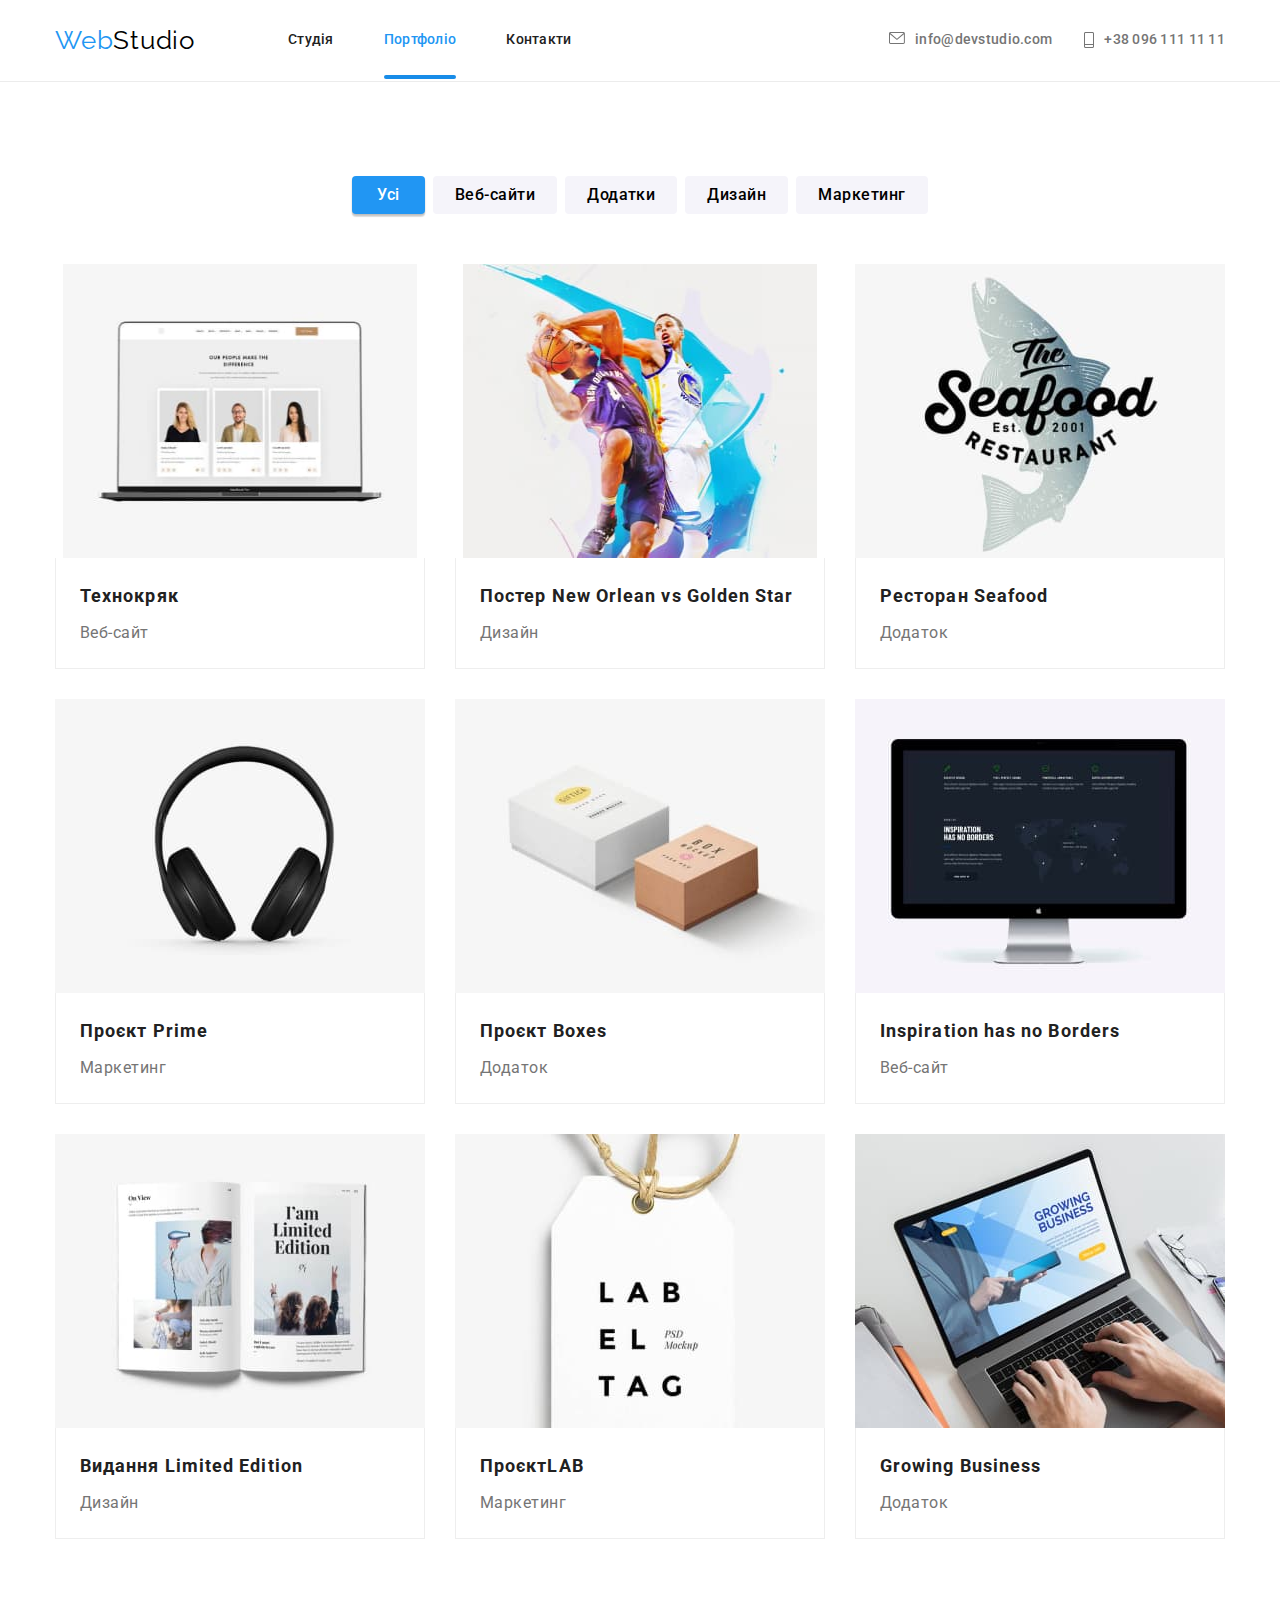
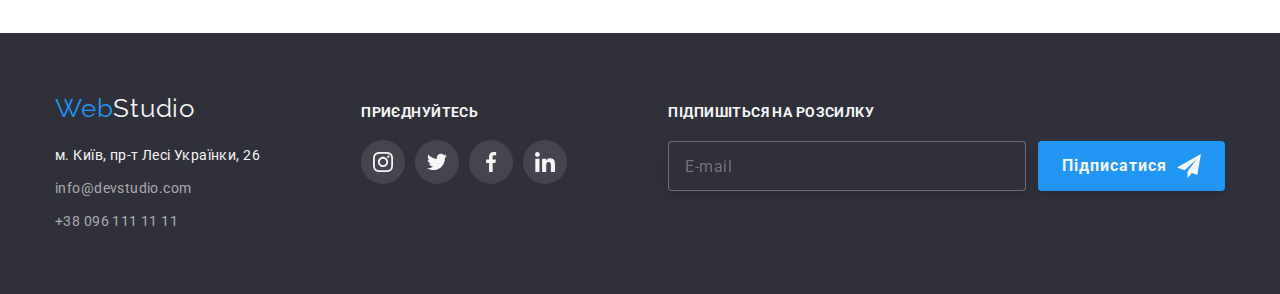
==== commit c17bc016: "portfolio-compl" ====
--- a/portfolio.html
+++ b/portfolio.html
@@ -147,7 +147,7 @@
                     
                     src="img/leptop.jpg"
                     alt="leptop"
-                    width="370"
+                    width="354"
                     height="294"
                   />
                 </div>
@@ -172,7 +172,7 @@
                     
                     src="img/games.jpg"
                     alt="games"
-                    width="370"
+                    width="354"
                     height="294"
                   />
                 </div>
@@ -369,7 +369,7 @@
   <footer class="address-footer">
     <div class="container bottom-box">
       <div class="address-box">
-        <a href="#" class="logo">
+        <a href="#" class="address-footer__logo">
           Web<span class="logo__span logo__span--invers">Studio</span></a>
         <address>
           <ul class="address">
--- a/css/main.min.css
+++ b/css/main.min.css
@@ -1 +1 @@
-/*! modern-normalize v1.1.0 | MIT License | https://github.com/sindresorhus/modern-normalize */@import"https://fonts.googleapis.com/css2?family=Raleway:wght@700&family=Roboto:wght@400;500;700;900&display=swap";*,::before,::after{-webkit-box-sizing:border-box;box-sizing:border-box}html{line-height:1.15;-webkit-text-size-adjust:100%;-moz-tab-size:4;-o-tab-size:4;tab-size:4}body{margin:0;font-family:"Roboto",sans-serif,Helvetica,Arial,"Apple Color Emoji","Segoe UI Emoji"}hr{height:0;color:inherit}abbr[title]{-webkit-text-decoration:underline dotted;text-decoration:underline dotted}b,strong{font-weight:bolder}code,kbd,samp,pre{font-family:ui-monospace,SFMono-Regular,Consolas,"Liberation Mono",Menlo,monospace;font-size:1em}small{font-size:80%}sub,sup{font-size:75%;line-height:0;position:relative;vertical-align:baseline}sub{bottom:-0.25em}sup{top:-0.5em}table{text-indent:0;border-color:inherit}button,input,optgroup,select,textarea{font-family:inherit;font-size:100%;line-height:1.15;margin:0}button,select{text-transform:none}button,[type=button],[type=reset],[type=submit]{-webkit-appearance:button}::-moz-focus-inner{border-style:none;padding:0}:-moz-focusring{outline:1px dotted ButtonText}:-moz-ui-invalid{box-shadow:none}legend{padding:0}progress{vertical-align:baseline}::-webkit-inner-spin-button,::-webkit-outer-spin-button{height:auto}[type=search]{-webkit-appearance:textfield;outline-offset:-2px}::-webkit-search-decoration{-webkit-appearance:none}::-webkit-file-upload-button{-webkit-appearance:button;font:inherit}summary{display:list-item}h1,h2,h3,h4,h5,h6,p{margin-top:0;margin-bottom:0}a{text-decoration:none;color:currentColor}ul,ol{margin:0;padding-left:0;list-style:none}button{cursor:pointer;border-color:var(--accent-color)}body{font-family:"Roboto",sans-serif;font-style:normal;color:var(--title-text-color)}img{display:block;max-width:100%;margin:auto}address{font-style:normal}.no-scroll{overflow:hidden}.page-header{display:-webkit-box;display:-ms-flexbox;display:flex;-webkit-box-align:center;-ms-flex-align:center;align-items:center}.menu-open-btn{display:block;margin-left:auto;background-color:rgba(0,0,0,0);border:none;background-color:#fff}@media screen and (min-width: 768px)and (max-width: 3000px){.menu-open-btn{position:absolute;white-space:nowrap;width:1px;height:1px;overflow:hidden;border:0;padding:0;clip:rect(0 0 0 0);-webkit-clip-path:inset(50%);clip-path:inset(50%);margin:-1px}}.mob-menu{position:fixed;top:0;background-color:#f5f5f5;width:100vw;height:100vh;z-index:1;padding-top:10px;padding-bottom:10px}.mob-menu>.container{height:100%;display:-webkit-box;display:-ms-flexbox;display:flex;-webkit-box-orient:vertical;-webkit-box-direction:normal;-ms-flex-direction:column;flex-direction:column;-webkit-box-pack:justify;-ms-flex-pack:justify;justify-content:space-between;overflow:auto}@media screen and (min-width: 768px){.mob-menu{display:none}}.menu-open-btn{display:block;background-color:#fff}.menu-open-btn:hover,.menu-open-btn:focus{border-color:#f5f5f5;-webkit-transition:opacity backgraund-color 250ms cubic-bezier(0.4, 0, 0.2, 1);transition:opacity backgraund-color 250ms cubic-bezier(0.4, 0, 0.2, 1)}.mob__icon-open{fill:#212121}.menu-cross-btn{display:block;margin-left:auto;background-color:rgba(0,0,0,0);border:none}.menu-cross-btn:hover,.menu-cross-btn:focus{border-color:#2196f3;-webkit-transition:250ms cubic-bezier(0.4, 0, 0.2, 1);transition:250ms cubic-bezier(0.4, 0, 0.2, 1)}.menu-cross-btn:hover .mob__icon-cross,.menu-cross-btn:focus .mob__icon-cross{fill:#2196f3;-webkit-transition:250ms cubic-bezier(0.4, 0, 0.2, 1);transition:250ms cubic-bezier(0.4, 0, 0.2, 1)}.mob__icon-cross{fill:#212121}.mob-menu__list{padding-left:25px}.mob-menu__item:not(:last-child){margin-bottom:32px}.mob-menu__link{font-weight:500;font-size:40px;line-height:1.17;letter-spacing:.02em;color:#212121;-webkit-transition:250ms cubic-bezier(0.4, 0, 0.2, 1);transition:250ms cubic-bezier(0.4, 0, 0.2, 1)}.mob-menu__link:hover,.mob-menu__link:focus{color:#2196f3;-webkit-transition:250ms cubic-bezier(0.4, 0, 0.2, 1);transition:250ms cubic-bezier(0.4, 0, 0.2, 1)}.mob-menu__link--accent{font-weight:500;font-size:34px;color:#2196f3}.mob-menu__link--smoll{font-size:24px;line-height:1.16;letter-spacing:.02em;color:#757575}.mob-menu-bottom{margin-top:auto}.mob-contact{padding-left:25px}.mob-soc{display:-webkit-box;display:-ms-flexbox;display:flex;-webkit-box-pack:start;-ms-flex-pack:start;justify-content:start;padding-top:64px;padding-left:25px}.mob-soc__item:not(:last-child){padding-right:10px;border-right:1px solid rgba(33,33,33,.2)}.mob-soc__item:not(:first-child){padding-left:10px}.mob-soc__link{position:relative;font-size:18px;line-height:1.22;letter-spacing:.02em;color:#2196f3;-webkit-transition:250ms cubic-bezier(0.4, 0, 0.2, 1);transition:250ms cubic-bezier(0.4, 0, 0.2, 1)}.logo{margin-right:93px;padding-top:16px;padding-bottom:16px;font-family:"Raleway",sans-serif;font-size:24px;line-height:1.19;letter-spacing:.03em;text-decoration:none;color:#2196f3}@media screen and (min-width: 1200px){.logo{padding-top:25px;padding-bottom:25px;font-size:26px}}.logo__span{color:#000}.logo__span--invers{color:#f5f5f5}.site-nav{display:none;margin:0;font-weight:500;font-size:14px;line-height:1.14;letter-spacing:.02em;cursor:pointer}@media screen and (min-width: 768px){.site-nav{display:-webkit-box;display:-ms-flexbox;display:flex}}.site-nav__item:not(:last-child){margin-right:50px}.site-nav,.site-nav__link{text-decoration:none;list-style:none;padding:32px 0;color:#212121}.site-nav:hover,.site-nav:focus,.site-nav__link:hover,.site-nav__link:focus{color:#2196f3}.site-nav__link--current{position:relative;color:#2196f3;-webkit-transition-property:background-color;transition-property:background-color;-webkit-transition-duration:250ms;transition-duration:250ms}.site-nav__link--current::after{content:"";position:absolute;display:block;left:0;bottom:0;width:100%;height:4px;background-size:cover;background-color:#188ce8;border-radius:2px;-webkit-transform:scaleX(1);transform:scaleX(1);-webkit-transition:250ms 250ms cubic-bezier(0.4, 0, 0.2, 1);transition:250ms 250ms cubic-bezier(0.4, 0, 0.2, 1)}.site-nav__link--current:hover::after{-webkit-transform:scaleX(1);transform:scaleX(1)}.top-address{display:none;margin-left:auto;margin-top:0;margin-bottom:0;padding-left:0;-webkit-box-align:center;-ms-flex-align:center;align-items:center;-webkit-box-pack:center;-ms-flex-pack:center;justify-content:center;font-weight:500;font-size:12px;line-height:1.14;letter-spacing:.02em;list-style:none}@media screen and (min-width: 768px){.top-address{display:-webkit-box;display:-ms-flexbox;display:flex;-webkit-box-orient:vertical;-webkit-box-direction:normal;-ms-flex-direction:column;flex-direction:column;-webkit-box-align:stretch;-ms-flex-align:stretch;align-items:stretch;margin-left:auto}}@media screen and (min-width: 1200px){.top-address{-webkit-box-orient:horizontal;-webkit-box-direction:normal;-ms-flex-direction:row;flex-direction:row;font-size:14px}}.top-address__item{padding:32px 0}@media screen and (min-width: 768px){.top-address__item{display:-webkit-box;display:-ms-flexbox;display:flex;padding:10px}}@media screen and (min-width: 1200px){.top-address__item{padding:32px 0}}.top-address__item:not(:last-child){margin-right:50px}@media screen and (min-width: 768px){.top-address__item:not(:last-child){margin:0}}@media screen and (min-width: 1200px){.top-address__item:not(:last-child){margin-right:32px}}.top-address__link{display:-webkit-box;display:-ms-flexbox;display:flex;color:#757575;text-decoration:none;-webkit-transition-property:background-color;transition-property:background-color;-webkit-transition-duration:250ms;transition-duration:250ms}.top-address__link:hover,.top-address__link:focus{color:#2196f3}.top-address__link:hover .top-icon,.top-address__link:focus .top-icon{fill:#2196f3}.top-icon{margin-right:10px;fill:#757575}.container{margin:0 auto;width:100%;padding:0 15px}@media screen and (min-width: 480px){.container{width:480px}}@media screen and (min-width: 768px){.container{width:768px}}@media screen and (min-width: 1200px){.container{width:1200px}}.border{margin:auto;border-bottom:1px solid #ececec}.hero{text-align:center;padding:118px 0;width:100%}@media screen and (min-width: 1200px){.hero{padding:200px 0}}.hero .hero__title{padding:0;margin-bottom:30px;font-weight:900;font-size:26px;line-height:1.61;letter-spacing:.06em;text-transform:uppercase;color:#f5f5f5}@media screen and (min-width: 1200px){.hero .hero__title{font-size:44px;line-height:1.36}}.hero .hero__btn{padding:10px 24px;font-weight:700;font-size:16px;line-height:1.88;text-align:center;letter-spacing:.06em;color:#f5f5f5;border-color:#2196f3;background-color:#188ce8;-webkit-box-shadow:0px 4px 4px rgba(0,0,0,.15);box-shadow:0px 4px 4px rgba(0,0,0,.15);border-radius:4px;border:none;-webkit-transition:background-color 250ms cubic-bezier(0.4, 0, 0.2, 1);transition:background-color 250ms cubic-bezier(0.4, 0, 0.2, 1)}@media screen and (min-width: 1200px){.hero .hero__btn{padding:10px 32px}}.hero .hero__btn:hover,.hero .hero__btn:focus{background-color:#2196f3;-webkit-transition:250ms cubic-bezier(0.4, 0, 0.2, 1);transition:250ms cubic-bezier(0.4, 0, 0.2, 1)}.hero .hero__btn:active{background-color:#f5f5f5;color:#188ce8;-webkit-transition:250ms cubic-bezier(0.4, 0, 0.2, 1);transition:250ms cubic-bezier(0.4, 0, 0.2, 1)}.backdrop{position:fixed;top:0;left:0;width:100%;height:100%;background-color:rgba(0,0,0,.2);opacity:1;-webkit-transition:opacity 250ms cubic-bezier(0.4, 0, 0.2, 1);transition:opacity 250ms cubic-bezier(0.4, 0, 0.2, 1);z-index:1}.backdrop.is-hidden{visibility:visible;opacity:0;pointer-events:none}.backdrop.is-hidden .modal{-webkit-transform:translate(-50%, -50%) scale(0.9);transform:translate(-50%, -50%) scale(0.9)}.modal{position:absolute;display:-webkit-box;display:-ms-flexbox;display:flex;-webkit-box-pack:center;-ms-flex-pack:center;justify-content:center;top:50%;left:50%;min-height:400px;padding:40px;background-color:#fff;-webkit-box-shadow:0px 1px 3px rgba(0,0,0,.12),0px 1px 1px rgba(0,0,0,.14),0px 2px 1px rgba(0,0,0,.2);box-shadow:0px 1px 3px rgba(0,0,0,.12),0px 1px 1px rgba(0,0,0,.14),0px 2px 1px rgba(0,0,0,.2);border-radius:4px;-webkit-transform:translate(-50%, -50%) scale(1);transform:translate(-50%, -50%) scale(1);-webkit-transition:250ms cubic-bezier(0.4, 0, 0.2, 1);transition:250ms cubic-bezier(0.4, 0, 0.2, 1)}.modal__btn-close{position:absolute;top:0;right:0;display:-webkit-box;display:-ms-flexbox;display:flex;-webkit-box-align:center;-ms-flex-align:center;align-items:center;width:30px;height:30px;margin:8px;background-color:#fff;border:1px solid rgba(0,0,0,.1);border-radius:50%;-webkit-transition:250ms cubic-bezier(0.4, 0, 0.2, 1);transition:250ms cubic-bezier(0.4, 0, 0.2, 1)}.modal__btn-close:hover,.modal__btn-close:focus{border-color:#2196f3;-webkit-transition:opacity background-color 250ms cubic-bezier(0.4, 0, 0.2, 1);transition:opacity background-color 250ms cubic-bezier(0.4, 0, 0.2, 1)}.modal__btn-close:hover .modal__icon-close,.modal__btn-close:focus .modal__icon-close{fill:#2196f3;-webkit-transition:250ms cubic-bezier(0.4, 0, 0.2, 1);transition:250ms cubic-bezier(0.4, 0, 0.2, 1)}.modal__icon-close{fill:#212121}.overlay{max-width:1600px;height:400px;margin-left:auto;margin-right:auto;content:"";background-image:-webkit-gradient(linear, left top, left bottom, from(rgba(47, 48, 58, 0.4)), to(rgba(47, 48, 58, 0.4))),url(../img/480/overlay480.jpg);background-image:linear-gradient(rgba(47, 48, 58, 0.4), rgba(47, 48, 58, 0.4)),url(../img/480/overlay480.jpg);background-repeat:no-repeat;background-size:cover;background-position:center}@media(min-device-pixel-ratio: 2),(-webkit-min-device-pixel-ratio: 2),(min-resolution: 192dpi),(min-resolution: 2dppx){.overlay{background-image:-webkit-gradient(linear, left top, left bottom, from(rgba(47, 48, 58, 0.4)), to(rgba(47, 48, 58, 0.4))),url(../img/480/overlay480-2x.jpg);background-image:linear-gradient(rgba(47, 48, 58, 0.4), rgba(47, 48, 58, 0.4)),url(../img/480/overlay480-2x.jpg)}}@media screen and (min-width: 768px){.overlay{background-image:-webkit-gradient(linear, left top, left bottom, from(rgba(47, 48, 58, 0.4)), to(rgba(47, 48, 58, 0.4))),url(../img/768/overlay768.jpg);background-image:linear-gradient(rgba(47, 48, 58, 0.4), rgba(47, 48, 58, 0.4)),url(../img/768/overlay768.jpg)}}@media screen and (min-width: 768px)and (min-device-pixel-ratio: 2),screen and (min-width: 768px)and (-webkit-min-device-pixel-ratio: 2),screen and (min-width: 768px)and (min-resolution: 192dpi),screen and (min-width: 768px)and (min-resolution: 2dppx){.overlay{background-image:-webkit-gradient(linear, left top, left bottom, from(rgba(47, 48, 58, 0.4)), to(rgba(47, 48, 58, 0.4))),url(../img/768/overlay768-2x.jpg);background-image:linear-gradient(rgba(47, 48, 58, 0.4), rgba(47, 48, 58, 0.4)),url(../img/768/overlay768-2x.jpg)}}@media screen and (min-width: 1200px){.overlay{height:600px;background-image:-webkit-gradient(linear, left top, left bottom, from(rgba(47, 48, 58, 0.4)), to(rgba(47, 48, 58, 0.4))),url(../img/1200/overlay.jpg);background-image:linear-gradient(rgba(47, 48, 58, 0.4), rgba(47, 48, 58, 0.4)),url(../img/1200/overlay.jpg)}}@media screen and (min-width: 1200px)and (min-device-pixel-ratio: 2),screen and (min-width: 1200px)and (-webkit-min-device-pixel-ratio: 2),screen and (min-width: 1200px)and (min-resolution: 192dpi),screen and (min-width: 1200px)and (min-resolution: 2dppx){.overlay{background-image:-webkit-gradient(linear, left top, left bottom, from(rgba(47, 48, 58, 0.4)), to(rgba(47, 48, 58, 0.4))),url(../img/1200/overlay2x.jpg);background-image:linear-gradient(rgba(47, 48, 58, 0.4), rgba(47, 48, 58, 0.4)),url(../img/1200/overlay2x.jpg)}}.form-order{min-width:370px}@media screen and (min-width: 1200px){.form-order{width:448px}}.form-order__text{font-weight:700;font-size:20px;line-height:1.15;text-align:center;letter-spacing:.03em;padding-bottom:12px;color:#212121}.form-field{display:-webkit-box;display:-ms-flexbox;display:flex;-webkit-box-orient:vertical;-webkit-box-direction:normal;-ms-flex-direction:column;flex-direction:column;-webkit-box-align:start;-ms-flex-align:start;align-items:start;margin-bottom:10px}.form-field::-webkit-input-placeholder{font-weight:400;font-size:12px;line-height:1.16;letter-spacing:.01em;color:rgba(117,117,117,.5)}.form-field::-moz-placeholder{font-weight:400;font-size:12px;line-height:1.16;letter-spacing:.01em;color:rgba(117,117,117,.5)}.form-field:-ms-input-placeholder{font-weight:400;font-size:12px;line-height:1.16;letter-spacing:.01em;color:rgba(117,117,117,.5)}.form-field::-ms-input-placeholder{font-weight:400;font-size:12px;line-height:1.16;letter-spacing:.01em;color:rgba(117,117,117,.5)}.form-field::placeholder{font-weight:400;font-size:12px;line-height:1.16;letter-spacing:.01em;color:rgba(117,117,117,.5)}.form-field__label{font-weight:400;font-size:12px;line-height:1.16;letter-spacing:.01em;margin-bottom:4px;color:#757575}.box-input{position:relative;width:100%}.form-field__input{min-width:370px;height:40px;padding-left:42px;outline:none;border:1px solid rgba(33,33,33,.2);border-radius:4px;color:#212121}@media screen and (min-width: 1200px){.form-field__input{min-width:448px}}.form-field__input:last-child{padding-left:16px;padding-top:12px}.form-field__input:focus,.form-field__input:hover{border-color:#188ce8;-webkit-transition:250ms cubic-bezier(0.4, 0, 0.2, 1);transition:250ms cubic-bezier(0.4, 0, 0.2, 1)}.form-field__icon{position:absolute;top:20%;left:12px;display:inline-block;-webkit-transform:translateY(20%);transform:translateY(20%)}.form-field__input:focus~.form-field__icon{fill:#2196f3}.comment{margin-bottom:20px}.comment textarea{min-width:370px;height:120px;border:1px solid rgba(33,33,33,.2);border-radius:4px;resize:none}@media screen and (min-width: 1200px){.comment textarea{min-width:448px}}.comment ::-webkit-input-placeholder{font-size:14px;line-height:1.17}.comment ::-moz-placeholder{font-size:14px;line-height:1.17}.comment :-ms-input-placeholder{font-size:14px;line-height:1.17}.comment ::-ms-input-placeholder{font-size:14px;line-height:1.17}.comment ::placeholder{font-size:14px;line-height:1.17}.form-order__checkbox-input{margin-left:12px;-webkit-appearance:none;-moz-appearance:none;appearance:none}.form-order__checkbox-input:checked~.form-order__checkbox-icon{background-color:#188ce8;border-radius:2px;background-image:url(../img/icon-check.svg);background-size:contain;background-repeat:no-repeat;background-position:bottom;background-origin:border-box;fill:#2196f3}.form-order__checkbox-input:focus~.form-order__checkbox-icon,.form-order__checkbox-input:hover~.form-order__checkbox-icon{fill:#2196f3;-webkit-transition:250ms cubic-bezier(0.4, 0, 0.2, 1);transition:250ms cubic-bezier(0.4, 0, 0.2, 1)}.form-order__checkbox-label{font-weight:400;font-size:12px;line-height:1.16;letter-spacing:.03em;color:#757575}@media screen and (min-width: 1200px){.form-order__checkbox-label{font-size:14px;line-height:1.71}}.form-order__accept-btn{min-width:200px;height:50px;font-weight:700;font-size:16px;line-height:1.87;letter-spacing:.06em;margin-top:30px;color:#f5f5f5;background:#188ce8;-webkit-box-shadow:0px 4px 4px rgba(0,0,0,.15);box-shadow:0px 4px 4px rgba(0,0,0,.15);border-radius:4px;border:none}.form-order__accept-btn:hover,.form-order__accept-btn:focus{background-color:#188ce8;-webkit-transition:250ms cubic-bezier(0.4, 0, 0.2, 1);transition:250ms cubic-bezier(0.4, 0, 0.2, 1)}.form-order__terms{text-decoration:underline;text-underline-offset:3px;color:#188ce8}.visually-hidden{position:absolute;white-space:nowrap;width:1px;height:1px;overflow:hidden;border:0;padding:0;clip:rect(0 0 0 0);-webkit-clip-path:inset(50%);clip-path:inset(50%);margin:-1px}.feature{padding:60px 0}@media screen and (min-width: 1200px){.feature{padding-top:94px;padding-bottom:94px}}.feature__list{display:-webkit-box;display:-ms-flexbox;display:flex;-ms-flex-wrap:wrap;flex-wrap:wrap;gap:30px}.feature__item{width:calc((100% - 0px)/1)}@media screen and (min-width: 768px){.feature__item{width:calc((100% - 30px)/2)}}@media screen and (min-width: 1200px){.feature__item{width:calc((100% - 90px)/4)}}.feature-box{display:-webkit-box;display:-ms-flexbox;display:flex;-webkit-box-pack:center;-ms-flex-pack:center;justify-content:center;-webkit-box-align:center;-ms-flex-align:center;align-items:center;height:120px;margin:0;background-color:#f5f4fa;border-radius:4px}.feature__icon{width:70px;height:70px}.feature__title{padding-top:30px;margin-bottom:10px;font-weight:700;font-size:14px;line-height:1.14;letter-spacing:.03em;text-align:center;text-transform:uppercase}@media screen and (min-width: 768px){.feature__title{display:-webkit-box;display:-ms-flexbox;display:flex}}.feature__text{font-size:14px;line-height:1.71;letter-spacing:.03em;color:#757575}.section{padding-bottom:94px;padding-top:94px}@media screen and (max-width: 1199px){.section{position:absolute;white-space:nowrap;width:1px;height:1px;overflow:hidden;border:0;padding:0;clip:rect(0 0 0 0);-webkit-clip-path:inset(50%);clip-path:inset(50%);margin:-1px}}@media screen and (min-width: 1200px){.section{padding-top:0}}.section__list{display:-webkit-box;display:-ms-flexbox;display:flex;list-style:none;padding:0}.section__item:not(:last-child){margin-right:30px}.section__link{position:relative;display:block}.section__title{margin-bottom:50px;font-weight:700;font-size:36px;line-height:1.16;text-align:center;letter-spacing:.03em}.section__text{position:absolute;bottom:0;right:0;width:370px;height:70px;padding-top:27px;margin-bottom:3px;font-weight:700;font-size:14px;line-height:16px;text-align:center;letter-spacing:.03em;text-transform:uppercase;background:rgba(47,48,58,.8);color:#f5f5f5}.commands{background:#f5f4fa;padding:60px 0}@media screen and (min-width: 1200px){.commands{padding-bottom:94px;padding-top:94px}}.commands__title{margin-bottom:30px;font-weight:700;font-size:28px;line-height:1.17;text-align:center;letter-spacing:.03em}@media screen and (min-width: 1200px){.commands__title{margin-bottom:50px;font-size:36px;line-height:1.16}}.commands__list{display:-webkit-box;display:-ms-flexbox;display:flex;-ms-flex-wrap:wrap;flex-wrap:wrap;text-align:center;gap:30px}.command__items{background:#fff;-webkit-box-shadow:0px 1px 3px rgba(0,0,0,.12),0px 1px 1px rgba(0,0,0,.14),0px 2px 1px rgba(0,0,0,.2);box-shadow:0px 1px 3px rgba(0,0,0,.12),0px 1px 1px rgba(0,0,0,.14),0px 2px 1px rgba(0,0,0,.2);border-radius:0px 0px 4px 4px;width:calc((100% - 0px)/1)}@media screen and (min-width: 768px){.command__items{width:calc((100% - 30px)/2)}}@media screen and (min-width: 1200px){.command__items{width:calc((100% - 90px)/4)}}.command__list{display:-webkit-box;display:-ms-flexbox;display:flex;-webkit-box-pack:center;-ms-flex-pack:center;justify-content:center;-webkit-box-align:center;-ms-flex-align:center;align-items:center;margin-left:32px;margin-bottom:30px}.command__name{font-weight:500;font-size:16px;line-height:1.18;text-align:center;letter-spacing:.03em;margin-bottom:10px;padding-top:30px;color:#212121}.command__profession{font-size:16px;line-height:1.18;letter-spacing:.03em;text-align:center;margin-bottom:16px;color:#757575}.command__item{background-color:#fff}.command__link{width:44px;height:44px;border-radius:50%;display:-webkit-box;display:-ms-flexbox;display:flex;-webkit-box-align:center;-ms-flex-align:center;align-items:center;-webkit-box-pack:center;-ms-flex-pack:center;justify-content:center;margin-right:10px;color:#afb1b8;-webkit-transition-property:background-color;transition-property:background-color;-webkit-transition-duration:250ms;transition-duration:250ms}.command__link:hover,.command__link:focus{background-color:#2196f3;-webkit-transition:250ms cubic-bezier(0.4, 0, 0.2, 1);transition:250ms cubic-bezier(0.4, 0, 0.2, 1)}.command__link:hover .command__icon,.command__link:focus .command__icon{fill:#f5f5f5;-webkit-transition:250ms cubic-bezier(0.4, 0, 0.2, 1);transition:250ms cubic-bezier(0.4, 0, 0.2, 1)}.command__icon{fill:currentColor}.clients{padding:60px 0}@media screen and (min-width: 1200px){.clients{padding-top:94px;padding-bottom:94px}}.clients__title{font-weight:700;font-size:28px;line-height:1.17;text-align:center;letter-spacing:.03em;padding-bottom:30px}@media screen and (min-width: 1200px){.clients__title{font-size:36px;line-height:1.5;padding-bottom:50px}}.client__list{display:-webkit-box;display:-ms-flexbox;display:flex;-ms-flex-wrap:wrap;flex-wrap:wrap;-webkit-box-pack:center;-ms-flex-pack:center;justify-content:center;-webkit-box-align:center;-ms-flex-align:center;align-items:center;gap:30px}.client__item{height:92px;width:calc((100% - 30px)/2)}@media screen and (min-width: 768px){.client__item{width:calc((100% - 60px)/3);height:92px}}@media screen and (min-width: 1200px){.client__item{width:calc((100% - 150px)/6);height:92px}}.client__link{display:-webkit-box;display:-ms-flexbox;display:flex;-webkit-box-pack:center;-ms-flex-pack:center;justify-content:center;-webkit-box-align:center;-ms-flex-align:center;align-items:center;width:100%;height:100%;border:1px solid #afb1b8;border-radius:4px;-webkit-transition-property:background-color;transition-property:background-color;-webkit-transition-duration:250ms;transition-duration:250ms;min-height:92px}.client__link:hover,.client__link:focus{border:1px solid #2196f3;-webkit-transition:250ms cubic-bezier(0.4, 0, 0.2, 1);transition:250ms cubic-bezier(0.4, 0, 0.2, 1)}.client__link:hover .client__icon,.client__link:focus .client__icon{fill:#2196f3;-webkit-transition:250ms cubic-bezier(0.4, 0, 0.2, 1);transition:250ms cubic-bezier(0.4, 0, 0.2, 1)}.client__icon{fill:#afb1b8}.address-footer{margin:auto;padding:60px 0;background:#2f303a;display:-webkit-box;display:-ms-flexbox;display:flex}.address-box{text-align:center}@media screen and (min-width: 1200px){.address-box{text-align:start}}.address-footer__logo{font-family:"Raleway",sans-serif;font-size:24px;line-height:1.19;letter-spacing:.03em;text-decoration:none;color:#2196f3}@media screen and (min-width: 1200px){.address-footer__logo{font-size:26px}}.address{padding:0;padding-top:20px;list-style:none}@media screen and (min-width: 1200px){.address{-webkit-box-align:start;-ms-flex-align:start;align-items:start}}.address__item-text,.address__item:not(:last-child){margin-bottom:9px}.address__item-text .address__link{color:#f5f5f5}.address__link{font-style:normal;font-size:14px;line-height:1.71;letter-spacing:.03em;text-decoration:none;color:rgba(255,255,255,.6)}.bottom-box{display:-webkit-box;display:-ms-flexbox;display:flex;-webkit-box-orient:vertical;-webkit-box-direction:normal;-ms-flex-direction:column;flex-direction:column;-webkit-box-align:center;-ms-flex-align:center;align-items:center}@media screen and (min-width: 768px){.bottom-box{-webkit-box-orient:horizontal;-webkit-box-direction:normal;-ms-flex-direction:row;flex-direction:row;-ms-flex-wrap:wrap;flex-wrap:wrap;-webkit-box-align:baseline;-ms-flex-align:baseline;align-items:baseline;-webkit-box-pack:space-evenly;-ms-flex-pack:space-evenly;justify-content:space-evenly}}@media screen and (min-width: 1200px){.bottom-box{-webkit-box-pack:justify;-ms-flex-pack:justify;justify-content:space-between}}.join{margin:60px 0}@media screen and (min-width: 768px){.join{margin:0}}.join__title{margin-bottom:20px;font-weight:700;font-size:14px;line-height:16px;letter-spacing:.03em;text-align:center;text-transform:uppercase;color:#f5f5f5}@media screen and (min-width: 1200px){.join__title{display:-webkit-box;display:-ms-flexbox;display:flex}}.join__list{list-style:none;display:-webkit-box;display:-ms-flexbox;display:flex;padding:0;gap:10px}.join__link{width:44px;height:44px;border-radius:50%;background-color:rgba(255,255,255,.1);display:-webkit-box;display:-ms-flexbox;display:flex;-webkit-box-align:center;-ms-flex-align:center;align-items:center;-webkit-box-pack:center;-ms-flex-pack:center;justify-content:center;color:#f5f5f5;-webkit-transition-property:background-color;transition-property:background-color;-webkit-transition-duration:250ms;transition-duration:250ms}.join__link:hover,.join__link:focus{background-color:#2196f3}.join__icon{fill:currentColor}@media screen and (min-width: 768px){.subscribe{padding-top:60px}}@media screen and (min-width: 1200px){.subscribe{padding:0}}.subscribe__text{margin-bottom:20px;font-weight:700;font-size:14px;line-height:1.14;letter-spacing:.03em;text-align:center;text-transform:uppercase;color:#f5f5f5}@media screen and (min-width: 1200px){.subscribe__text{display:-webkit-box;display:-ms-flexbox;display:flex}}.subscribe__form{display:-webkit-box;display:-ms-flexbox;display:flex;-webkit-box-orient:vertical;-webkit-box-direction:normal;-ms-flex-direction:column;flex-direction:column;-webkit-box-align:center;-ms-flex-align:center;align-items:center}@media screen and (min-width: 1200px){.subscribe__form{-webkit-box-orient:horizontal;-webkit-box-direction:normal;-ms-flex-direction:row;flex-direction:row}}.subscribe__input{-webkit-box-align:center;-ms-flex-align:center;align-items:center;letter-spacing:.03em;width:100%;height:50px;font-weight:400;font-size:1.25;line-height:20px;padding-left:16px;background-color:#2f303a;color:rgba(255,255,255,.6);border:1px solid rgba(255,255,255,.3);-webkit-filter:drop-shadow(0px 4px 4px rgba(0, 0, 0, 0.15));filter:drop-shadow(0px 4px 4px rgba(0, 0, 0, 0.15));border-radius:4px}@media screen and (min-width: 480px){.subscribe__input{min-width:450px}}@media screen and (min-width: 1200px){.subscribe__input{min-width:358px;margin-right:12px}}.subscribe__btn-send{display:-webkit-box;display:-ms-flexbox;display:flex;-webkit-box-align:center;-ms-flex-align:center;align-items:center;-webkit-box-pack:center;-ms-flex-pack:center;justify-content:center;margin-top:20px;height:50px;font-weight:700;font-size:1.14;line-height:30px;letter-spacing:.06em;background-color:#2196f3;-webkit-box-shadow:0px 4px 4px rgba(0,0,0,.15);box-shadow:0px 4px 4px rgba(0,0,0,.15);border-radius:4px;color:#f5f5f5;border:none;padding:0 24px}@media screen and (min-width: 1200px){.subscribe__btn-send{padding:0 24px;margin-top:0}}.subscribe__btn-send:hover,.subscribe__btn-send:focus{background-color:#188ce8;-webkit-transition:250ms cubic-bezier(0.4, 0, 0.2, 1);transition:250ms cubic-bezier(0.4, 0, 0.2, 1)}.subscribe__icon-send{width:24px;height:24px;margin-left:10px;fill:#f5f5f5}.filter{margin-top:60px;margin-bottom:60px}.filter .list{display:-webkit-box;display:-ms-flexbox;display:flex;-ms-flex-wrap:wrap;flex-wrap:wrap;gap:8px;margin-bottom:46px}@media screen and (min-width: 1200px){.filter .list{-webkit-box-pack:center;-ms-flex-pack:center;justify-content:center;margin-bottom:50px}}.filter .list .items:nth-child(3){margin-right:30px}@media screen and (min-width: 768px){.filter .list .items:nth-child(3){margin:0}}.filter .list .item{padding:6px 22px;border:none;font-family:"Roboto",sans-serif;font-weight:500;font-size:16px;line-height:1.62;letter-spacing:.03em;background:#f5f4fa;border-radius:4px;-webkit-transition-property:background-color;transition-property:background-color;-webkit-transition-duration:250ms;transition-duration:250ms}.list .item.current{border:none;padding:6px 25px;-webkit-box-shadow:0px 3px 1px rgba(0,0,0,.1),0px 1px 2px rgba(0,0,0,.08),0px 2px 2px rgba(0,0,0,.12);box-shadow:0px 3px 1px rgba(0,0,0,.1),0px 1px 2px rgba(0,0,0,.08),0px 2px 2px rgba(0,0,0,.12);border-radius:4px;background-color:#2196f3;color:#fff}.list .item:hover,.list .item:focus{background-color:#2196f3;color:#f5f5f5;-webkit-transition:250ms cubic-bezier(0.4, 0, 0.2, 1);transition:250ms cubic-bezier(0.4, 0, 0.2, 1)}.gallery-list{display:-webkit-box;display:-ms-flexbox;display:flex;-ms-flex-wrap:wrap;flex-wrap:wrap}.gallery-list .item{min-width:370px;margin-bottom:30px;margin-right:30px;background:#fff}.gallery-list .item:hover{-webkit-box-shadow:0px 1px 1px rgba(0,0,0,.12),0px 4px 4px rgba(0,0,0,.06),1px 4px 6px rgba(0,0,0,.16);box-shadow:0px 1px 1px rgba(0,0,0,.12),0px 4px 4px rgba(0,0,0,.06),1px 4px 6px rgba(0,0,0,.16);-webkit-transition:250ms cubic-bezier(0.4, 0, 0.2, 1);transition:250ms cubic-bezier(0.4, 0, 0.2, 1)}.gallery-list .item:nth-child(3n){margin-right:0px}.gallery-list .item:nth-last-child(-n+3){margin-bottom:0px}.card-text{width:370px;padding:20px 24px;border:1px solid #eee;border-top:none}.card-text .title{font-family:"Roboto",sans-serif;font-weight:700;font-size:18px;line-height:2;letter-spacing:.06em;color:#212121}.card-text .text{margin-top:4px;font-size:16px;line-height:1.88;letter-spacing:.03em;color:#757575}.overlay-text{display:-webkit-box;display:-ms-flexbox;display:flex;-webkit-box-pack:center;-ms-flex-pack:center;justify-content:center;-webkit-box-align:center;-ms-flex-align:center;align-items:center;padding:63px 24px;font-weight:400;font-size:18px;line-height:1.5;letter-spacing:.03em;color:#fff}.overlay-box{position:absolute;display:block;top:0;left:0;width:100%;height:100%;background:rgba(33,150,243,.9);-webkit-transform:translateY(101%);transform:translateY(101%);-webkit-transition:-webkit-transform 250ms cubic-bezier(0.4, 0, 0.2, 1);transition:-webkit-transform 250ms cubic-bezier(0.4, 0, 0.2, 1);transition:transform 250ms cubic-bezier(0.4, 0, 0.2, 1);transition:transform 250ms cubic-bezier(0.4, 0, 0.2, 1), -webkit-transform 250ms cubic-bezier(0.4, 0, 0.2, 1)}.gallery-list .link:hover .overlay-box,.gallery-list .link:focus .overlay-box{-webkit-transform:translateY(0%);transform:translateY(0%);-webkit-transition:250ms cubic-bezier(0.4, 0, 0.2, 1);transition:250ms cubic-bezier(0.4, 0, 0.2, 1)}.gallery-list-box{position:relative;overflow:hidden}/*# sourceMappingURL=main.min.css.map */+/*! modern-normalize v1.1.0 | MIT License | https://github.com/sindresorhus/modern-normalize */@import"https://fonts.googleapis.com/css2?family=Raleway:wght@700&family=Roboto:wght@400;500;700;900&display=swap";*,::before,::after{-webkit-box-sizing:border-box;box-sizing:border-box}html{line-height:1.15;-webkit-text-size-adjust:100%;-moz-tab-size:4;-o-tab-size:4;tab-size:4}body{margin:0;font-family:"Roboto",sans-serif,Helvetica,Arial,"Apple Color Emoji","Segoe UI Emoji"}hr{height:0;color:inherit}abbr[title]{-webkit-text-decoration:underline dotted;text-decoration:underline dotted}b,strong{font-weight:bolder}code,kbd,samp,pre{font-family:ui-monospace,SFMono-Regular,Consolas,"Liberation Mono",Menlo,monospace;font-size:1em}small{font-size:80%}sub,sup{font-size:75%;line-height:0;position:relative;vertical-align:baseline}sub{bottom:-0.25em}sup{top:-0.5em}table{text-indent:0;border-color:inherit}button,input,optgroup,select,textarea{font-family:inherit;font-size:100%;line-height:1.15;margin:0}button,select{text-transform:none}button,[type=button],[type=reset],[type=submit]{-webkit-appearance:button}::-moz-focus-inner{border-style:none;padding:0}:-moz-focusring{outline:1px dotted ButtonText}:-moz-ui-invalid{box-shadow:none}legend{padding:0}progress{vertical-align:baseline}::-webkit-inner-spin-button,::-webkit-outer-spin-button{height:auto}[type=search]{-webkit-appearance:textfield;outline-offset:-2px}::-webkit-search-decoration{-webkit-appearance:none}::-webkit-file-upload-button{-webkit-appearance:button;font:inherit}summary{display:list-item}h1,h2,h3,h4,h5,h6,p{margin-top:0;margin-bottom:0}a{text-decoration:none;color:currentColor}ul,ol{margin:0;padding-left:0;list-style:none}button{cursor:pointer;border-color:var(--accent-color)}body{font-family:"Roboto",sans-serif;font-style:normal;color:var(--title-text-color)}img{display:block;max-width:100%;margin:auto}address{font-style:normal}.no-scroll{overflow:hidden}.page-header{display:-webkit-box;display:-ms-flexbox;display:flex;-webkit-box-align:center;-ms-flex-align:center;align-items:center}.menu-open-btn{display:block;margin-left:auto;background-color:rgba(0,0,0,0);border:none;background-color:#fff}@media screen and (min-width: 768px)and (max-width: 3000px){.menu-open-btn{position:absolute;white-space:nowrap;width:1px;height:1px;overflow:hidden;border:0;padding:0;clip:rect(0 0 0 0);-webkit-clip-path:inset(50%);clip-path:inset(50%);margin:-1px}}.mob-menu{position:fixed;top:0;background-color:#f5f5f5;width:100vw;height:100vh;z-index:1;padding-top:10px;padding-bottom:10px}.mob-menu>.container{height:100%;display:-webkit-box;display:-ms-flexbox;display:flex;-webkit-box-orient:vertical;-webkit-box-direction:normal;-ms-flex-direction:column;flex-direction:column;-webkit-box-pack:justify;-ms-flex-pack:justify;justify-content:space-between;overflow:auto}@media screen and (min-width: 768px){.mob-menu{display:none}}.menu-open-btn{display:block;background-color:#fff}.menu-open-btn:hover,.menu-open-btn:focus{border-color:#f5f5f5;-webkit-transition:opacity backgraund-color 250ms cubic-bezier(0.4, 0, 0.2, 1);transition:opacity backgraund-color 250ms cubic-bezier(0.4, 0, 0.2, 1)}.mob__icon-open{fill:#212121}.menu-cross-btn{display:block;margin-left:auto;background-color:rgba(0,0,0,0);border:none}.menu-cross-btn:hover,.menu-cross-btn:focus{border-color:#2196f3;-webkit-transition:250ms cubic-bezier(0.4, 0, 0.2, 1);transition:250ms cubic-bezier(0.4, 0, 0.2, 1)}.menu-cross-btn:hover .mob__icon-cross,.menu-cross-btn:focus .mob__icon-cross{fill:#2196f3;-webkit-transition:250ms cubic-bezier(0.4, 0, 0.2, 1);transition:250ms cubic-bezier(0.4, 0, 0.2, 1)}.mob__icon-cross{fill:#212121}.mob-menu__list{padding-left:25px}.mob-menu__item:not(:last-child){margin-bottom:32px}.mob-menu__link{font-weight:500;font-size:40px;line-height:1.17;letter-spacing:.02em;color:#212121;-webkit-transition:250ms cubic-bezier(0.4, 0, 0.2, 1);transition:250ms cubic-bezier(0.4, 0, 0.2, 1)}.mob-menu__link:hover,.mob-menu__link:focus{color:#2196f3;-webkit-transition:250ms cubic-bezier(0.4, 0, 0.2, 1);transition:250ms cubic-bezier(0.4, 0, 0.2, 1)}.mob-menu__link--accent{font-weight:500;font-size:34px;color:#2196f3}.mob-menu__link--smoll{font-size:24px;line-height:1.16;letter-spacing:.02em;color:#757575}.mob-menu-bottom{margin-top:auto}.mob-contact{padding-left:25px}.mob-soc{display:-webkit-box;display:-ms-flexbox;display:flex;-webkit-box-pack:start;-ms-flex-pack:start;justify-content:start;padding-top:64px;padding-left:25px}.mob-soc__item:not(:last-child){padding-right:10px;border-right:1px solid rgba(33,33,33,.2)}.mob-soc__item:not(:first-child){padding-left:10px}.mob-soc__link{position:relative;font-size:18px;line-height:1.22;letter-spacing:.02em;color:#2196f3;-webkit-transition:250ms cubic-bezier(0.4, 0, 0.2, 1);transition:250ms cubic-bezier(0.4, 0, 0.2, 1)}.logo{margin-right:93px;padding-top:16px;padding-bottom:16px;font-family:"Raleway",sans-serif;font-size:24px;line-height:1.19;letter-spacing:.03em;text-decoration:none;color:#2196f3}@media screen and (min-width: 1200px){.logo{padding-top:25px;padding-bottom:25px;font-size:26px}}.logo__span{color:#000}.logo__span--invers{color:#f5f5f5}.site-nav{display:none;margin:0;font-weight:500;font-size:14px;line-height:1.14;letter-spacing:.02em;cursor:pointer}@media screen and (min-width: 768px){.site-nav{display:-webkit-box;display:-ms-flexbox;display:flex}}.site-nav__item:not(:last-child){margin-right:50px}.site-nav,.site-nav__link{text-decoration:none;list-style:none;padding:32px 0;color:#212121}.site-nav:hover,.site-nav:focus,.site-nav__link:hover,.site-nav__link:focus{color:#2196f3}.site-nav__link--current{position:relative;color:#2196f3;-webkit-transition-property:background-color;transition-property:background-color;-webkit-transition-duration:250ms;transition-duration:250ms}.site-nav__link--current::after{content:"";position:absolute;display:block;left:0;bottom:0;width:100%;height:4px;background-size:cover;background-color:#188ce8;border-radius:2px;-webkit-transform:scaleX(1);transform:scaleX(1);-webkit-transition:250ms 250ms cubic-bezier(0.4, 0, 0.2, 1);transition:250ms 250ms cubic-bezier(0.4, 0, 0.2, 1)}.site-nav__link--current:hover::after{-webkit-transform:scaleX(1);transform:scaleX(1)}.top-address{display:none;margin-left:auto;margin-top:0;margin-bottom:0;padding-left:0;-webkit-box-align:center;-ms-flex-align:center;align-items:center;-webkit-box-pack:center;-ms-flex-pack:center;justify-content:center;font-weight:500;font-size:12px;line-height:1.14;letter-spacing:.02em;list-style:none}@media screen and (min-width: 768px){.top-address{display:-webkit-box;display:-ms-flexbox;display:flex;-webkit-box-orient:vertical;-webkit-box-direction:normal;-ms-flex-direction:column;flex-direction:column;-webkit-box-align:stretch;-ms-flex-align:stretch;align-items:stretch;margin-left:auto}}@media screen and (min-width: 1200px){.top-address{-webkit-box-orient:horizontal;-webkit-box-direction:normal;-ms-flex-direction:row;flex-direction:row;font-size:14px}}.top-address__item{padding:32px 0}@media screen and (min-width: 768px){.top-address__item{display:-webkit-box;display:-ms-flexbox;display:flex;padding:10px}}@media screen and (min-width: 1200px){.top-address__item{padding:32px 0}}.top-address__item:not(:last-child){margin-right:50px}@media screen and (min-width: 768px){.top-address__item:not(:last-child){margin:0}}@media screen and (min-width: 1200px){.top-address__item:not(:last-child){margin-right:32px}}.top-address__link{display:-webkit-box;display:-ms-flexbox;display:flex;color:#757575;text-decoration:none;-webkit-transition-property:background-color;transition-property:background-color;-webkit-transition-duration:250ms;transition-duration:250ms}.top-address__link:hover,.top-address__link:focus{color:#2196f3}.top-address__link:hover .top-icon,.top-address__link:focus .top-icon{fill:#2196f3}.top-icon{margin-right:10px;fill:#757575}.container{margin:0 auto;width:100%;padding:0 15px}@media screen and (min-width: 480px){.container{width:480px}}@media screen and (min-width: 768px){.container{width:768px}}@media screen and (min-width: 1200px){.container{width:1200px}}.border{margin:auto;border-bottom:1px solid #ececec}.hero{text-align:center;padding:118px 0;width:100%}@media screen and (min-width: 1200px){.hero{padding:200px 0}}.hero .hero__title{padding:0;margin-bottom:30px;font-weight:900;font-size:26px;line-height:1.61;letter-spacing:.06em;text-transform:uppercase;color:#f5f5f5}@media screen and (min-width: 1200px){.hero .hero__title{font-size:44px;line-height:1.36}}.hero .hero__btn{padding:10px 24px;font-weight:700;font-size:16px;line-height:1.88;text-align:center;letter-spacing:.06em;color:#f5f5f5;border-color:#2196f3;background-color:#188ce8;-webkit-box-shadow:0px 4px 4px rgba(0,0,0,.15);box-shadow:0px 4px 4px rgba(0,0,0,.15);border-radius:4px;border:none;-webkit-transition:background-color 250ms cubic-bezier(0.4, 0, 0.2, 1);transition:background-color 250ms cubic-bezier(0.4, 0, 0.2, 1)}@media screen and (min-width: 1200px){.hero .hero__btn{padding:10px 32px}}.hero .hero__btn:hover,.hero .hero__btn:focus{background-color:#2196f3;-webkit-transition:250ms cubic-bezier(0.4, 0, 0.2, 1);transition:250ms cubic-bezier(0.4, 0, 0.2, 1)}.hero .hero__btn:active{background-color:#f5f5f5;color:#188ce8;-webkit-transition:250ms cubic-bezier(0.4, 0, 0.2, 1);transition:250ms cubic-bezier(0.4, 0, 0.2, 1)}.backdrop{position:fixed;top:0;left:0;width:100%;height:100%;background-color:rgba(0,0,0,.2);opacity:1;-webkit-transition:opacity 250ms cubic-bezier(0.4, 0, 0.2, 1);transition:opacity 250ms cubic-bezier(0.4, 0, 0.2, 1);z-index:1}.backdrop.is-hidden{visibility:visible;opacity:0;pointer-events:none}.backdrop.is-hidden .modal{-webkit-transform:translate(-50%, -50%) scale(0.9);transform:translate(-50%, -50%) scale(0.9)}.modal{position:absolute;display:-webkit-box;display:-ms-flexbox;display:flex;-webkit-box-pack:center;-ms-flex-pack:center;justify-content:center;top:50%;left:50%;min-height:400px;padding:40px;background-color:#fff;-webkit-box-shadow:0px 1px 3px rgba(0,0,0,.12),0px 1px 1px rgba(0,0,0,.14),0px 2px 1px rgba(0,0,0,.2);box-shadow:0px 1px 3px rgba(0,0,0,.12),0px 1px 1px rgba(0,0,0,.14),0px 2px 1px rgba(0,0,0,.2);border-radius:4px;-webkit-transform:translate(-50%, -50%) scale(1);transform:translate(-50%, -50%) scale(1);-webkit-transition:250ms cubic-bezier(0.4, 0, 0.2, 1);transition:250ms cubic-bezier(0.4, 0, 0.2, 1)}.modal__btn-close{position:absolute;top:0;right:0;display:-webkit-box;display:-ms-flexbox;display:flex;-webkit-box-align:center;-ms-flex-align:center;align-items:center;width:30px;height:30px;margin:8px;background-color:#fff;border:1px solid rgba(0,0,0,.1);border-radius:50%;-webkit-transition:250ms cubic-bezier(0.4, 0, 0.2, 1);transition:250ms cubic-bezier(0.4, 0, 0.2, 1)}.modal__btn-close:hover,.modal__btn-close:focus{border-color:#2196f3;-webkit-transition:opacity background-color 250ms cubic-bezier(0.4, 0, 0.2, 1);transition:opacity background-color 250ms cubic-bezier(0.4, 0, 0.2, 1)}.modal__btn-close:hover .modal__icon-close,.modal__btn-close:focus .modal__icon-close{fill:#2196f3;-webkit-transition:250ms cubic-bezier(0.4, 0, 0.2, 1);transition:250ms cubic-bezier(0.4, 0, 0.2, 1)}.modal__icon-close{fill:#212121}.overlay{max-width:1600px;height:400px;margin-left:auto;margin-right:auto;content:"";background-image:-webkit-gradient(linear, left top, left bottom, from(rgba(47, 48, 58, 0.4)), to(rgba(47, 48, 58, 0.4))),url(../img/480/overlay480.jpg);background-image:linear-gradient(rgba(47, 48, 58, 0.4), rgba(47, 48, 58, 0.4)),url(../img/480/overlay480.jpg);background-repeat:no-repeat;background-size:cover;background-position:center}@media(min-device-pixel-ratio: 2),(-webkit-min-device-pixel-ratio: 2),(min-resolution: 192dpi),(min-resolution: 2dppx){.overlay{background-image:-webkit-gradient(linear, left top, left bottom, from(rgba(47, 48, 58, 0.4)), to(rgba(47, 48, 58, 0.4))),url(../img/480/overlay480-2x.jpg);background-image:linear-gradient(rgba(47, 48, 58, 0.4), rgba(47, 48, 58, 0.4)),url(../img/480/overlay480-2x.jpg)}}@media screen and (min-width: 768px){.overlay{background-image:-webkit-gradient(linear, left top, left bottom, from(rgba(47, 48, 58, 0.4)), to(rgba(47, 48, 58, 0.4))),url(../img/768/overlay768.jpg);background-image:linear-gradient(rgba(47, 48, 58, 0.4), rgba(47, 48, 58, 0.4)),url(../img/768/overlay768.jpg)}}@media screen and (min-width: 768px)and (min-device-pixel-ratio: 2),screen and (min-width: 768px)and (-webkit-min-device-pixel-ratio: 2),screen and (min-width: 768px)and (min-resolution: 192dpi),screen and (min-width: 768px)and (min-resolution: 2dppx){.overlay{background-image:-webkit-gradient(linear, left top, left bottom, from(rgba(47, 48, 58, 0.4)), to(rgba(47, 48, 58, 0.4))),url(../img/768/overlay768-2x.jpg);background-image:linear-gradient(rgba(47, 48, 58, 0.4), rgba(47, 48, 58, 0.4)),url(../img/768/overlay768-2x.jpg)}}@media screen and (min-width: 1200px){.overlay{height:600px;background-image:-webkit-gradient(linear, left top, left bottom, from(rgba(47, 48, 58, 0.4)), to(rgba(47, 48, 58, 0.4))),url(../img/1200/overlay.jpg);background-image:linear-gradient(rgba(47, 48, 58, 0.4), rgba(47, 48, 58, 0.4)),url(../img/1200/overlay.jpg)}}@media screen and (min-width: 1200px)and (min-device-pixel-ratio: 2),screen and (min-width: 1200px)and (-webkit-min-device-pixel-ratio: 2),screen and (min-width: 1200px)and (min-resolution: 192dpi),screen and (min-width: 1200px)and (min-resolution: 2dppx){.overlay{background-image:-webkit-gradient(linear, left top, left bottom, from(rgba(47, 48, 58, 0.4)), to(rgba(47, 48, 58, 0.4))),url(../img/1200/overlay2x.jpg);background-image:linear-gradient(rgba(47, 48, 58, 0.4), rgba(47, 48, 58, 0.4)),url(../img/1200/overlay2x.jpg)}}.form-order{min-width:370px}@media screen and (min-width: 1200px){.form-order{width:448px}}.form-order__text{font-weight:700;font-size:20px;line-height:1.15;text-align:center;letter-spacing:.03em;padding-bottom:12px;color:#212121}.form-field{display:-webkit-box;display:-ms-flexbox;display:flex;-webkit-box-orient:vertical;-webkit-box-direction:normal;-ms-flex-direction:column;flex-direction:column;-webkit-box-align:start;-ms-flex-align:start;align-items:start;margin-bottom:10px}.form-field::-webkit-input-placeholder{font-weight:400;font-size:12px;line-height:1.16;letter-spacing:.01em;color:rgba(117,117,117,.5)}.form-field::-moz-placeholder{font-weight:400;font-size:12px;line-height:1.16;letter-spacing:.01em;color:rgba(117,117,117,.5)}.form-field:-ms-input-placeholder{font-weight:400;font-size:12px;line-height:1.16;letter-spacing:.01em;color:rgba(117,117,117,.5)}.form-field::-ms-input-placeholder{font-weight:400;font-size:12px;line-height:1.16;letter-spacing:.01em;color:rgba(117,117,117,.5)}.form-field::placeholder{font-weight:400;font-size:12px;line-height:1.16;letter-spacing:.01em;color:rgba(117,117,117,.5)}.form-field__label{font-weight:400;font-size:12px;line-height:1.16;letter-spacing:.01em;margin-bottom:4px;color:#757575}.box-input{position:relative;width:100%}.form-field__input{min-width:370px;height:40px;padding-left:42px;outline:none;border:1px solid rgba(33,33,33,.2);border-radius:4px;color:#212121}@media screen and (min-width: 1200px){.form-field__input{min-width:448px}}.form-field__input:last-child{padding-left:16px;padding-top:12px}.form-field__input:focus,.form-field__input:hover{border-color:#188ce8;-webkit-transition:250ms cubic-bezier(0.4, 0, 0.2, 1);transition:250ms cubic-bezier(0.4, 0, 0.2, 1)}.form-field__icon{position:absolute;top:20%;left:12px;display:inline-block;-webkit-transform:translateY(20%);transform:translateY(20%)}.form-field__input:focus~.form-field__icon{fill:#2196f3}.comment{margin-bottom:20px}.comment textarea{min-width:370px;height:120px;border:1px solid rgba(33,33,33,.2);border-radius:4px;resize:none}@media screen and (min-width: 1200px){.comment textarea{min-width:448px}}.comment ::-webkit-input-placeholder{font-size:14px;line-height:1.17}.comment ::-moz-placeholder{font-size:14px;line-height:1.17}.comment :-ms-input-placeholder{font-size:14px;line-height:1.17}.comment ::-ms-input-placeholder{font-size:14px;line-height:1.17}.comment ::placeholder{font-size:14px;line-height:1.17}.form-order__checkbox-input{margin-left:12px;-webkit-appearance:none;-moz-appearance:none;appearance:none}.form-order__checkbox-input:checked~.form-order__checkbox-icon{background-color:#188ce8;border-radius:2px;background-image:url(../img/icon-check.svg);background-size:contain;background-repeat:no-repeat;background-position:bottom;background-origin:border-box;fill:#2196f3}.form-order__checkbox-input:focus~.form-order__checkbox-icon,.form-order__checkbox-input:hover~.form-order__checkbox-icon{fill:#2196f3;-webkit-transition:250ms cubic-bezier(0.4, 0, 0.2, 1);transition:250ms cubic-bezier(0.4, 0, 0.2, 1)}.form-order__checkbox-label{font-weight:400;font-size:12px;line-height:1.16;letter-spacing:.03em;color:#757575}@media screen and (min-width: 1200px){.form-order__checkbox-label{font-size:14px;line-height:1.71}}.form-order__accept-btn{min-width:200px;height:50px;font-weight:700;font-size:16px;line-height:1.87;letter-spacing:.06em;margin-top:30px;color:#f5f5f5;background:#188ce8;-webkit-box-shadow:0px 4px 4px rgba(0,0,0,.15);box-shadow:0px 4px 4px rgba(0,0,0,.15);border-radius:4px;border:none}.form-order__accept-btn:hover,.form-order__accept-btn:focus{background-color:#188ce8;-webkit-transition:250ms cubic-bezier(0.4, 0, 0.2, 1);transition:250ms cubic-bezier(0.4, 0, 0.2, 1)}.form-order__terms{text-decoration:underline;text-underline-offset:3px;color:#188ce8}.visually-hidden{position:absolute;white-space:nowrap;width:1px;height:1px;overflow:hidden;border:0;padding:0;clip:rect(0 0 0 0);-webkit-clip-path:inset(50%);clip-path:inset(50%);margin:-1px}.feature{padding:60px 0}@media screen and (min-width: 1200px){.feature{padding-top:94px;padding-bottom:94px}}.feature__list{display:-webkit-box;display:-ms-flexbox;display:flex;-ms-flex-wrap:wrap;flex-wrap:wrap;gap:30px}.feature__item{width:calc((100% - 0px)/1)}@media screen and (min-width: 768px){.feature__item{width:calc((100% - 30px)/2)}}@media screen and (min-width: 1200px){.feature__item{width:calc((100% - 90px)/4)}}.feature-box{display:-webkit-box;display:-ms-flexbox;display:flex;-webkit-box-pack:center;-ms-flex-pack:center;justify-content:center;-webkit-box-align:center;-ms-flex-align:center;align-items:center;height:120px;margin:0;background-color:#f5f4fa;border-radius:4px}.feature__icon{width:70px;height:70px}.feature__title{padding-top:30px;margin-bottom:10px;font-weight:700;font-size:14px;line-height:1.14;letter-spacing:.03em;text-align:center;text-transform:uppercase}@media screen and (min-width: 768px){.feature__title{display:-webkit-box;display:-ms-flexbox;display:flex}}.feature__text{font-size:14px;line-height:1.71;letter-spacing:.03em;color:#757575}.section{padding-bottom:94px;padding-top:94px}@media screen and (max-width: 1199px){.section{position:absolute;white-space:nowrap;width:1px;height:1px;overflow:hidden;border:0;padding:0;clip:rect(0 0 0 0);-webkit-clip-path:inset(50%);clip-path:inset(50%);margin:-1px}}@media screen and (min-width: 1200px){.section{padding-top:0}}.section__list{display:-webkit-box;display:-ms-flexbox;display:flex;list-style:none;padding:0}.section__item:not(:last-child){margin-right:30px}.section__link{position:relative;display:block}.section__title{margin-bottom:50px;font-weight:700;font-size:36px;line-height:1.16;text-align:center;letter-spacing:.03em}.section__text{position:absolute;bottom:0;right:0;width:370px;height:70px;padding-top:27px;margin-bottom:3px;font-weight:700;font-size:14px;line-height:16px;text-align:center;letter-spacing:.03em;text-transform:uppercase;background:rgba(47,48,58,.8);color:#f5f5f5}.commands{background:#f5f4fa;padding:60px 0}@media screen and (min-width: 1200px){.commands{padding-bottom:94px;padding-top:94px}}.commands__title{margin-bottom:30px;font-weight:700;font-size:28px;line-height:1.17;text-align:center;letter-spacing:.03em}@media screen and (min-width: 1200px){.commands__title{margin-bottom:50px;font-size:36px;line-height:1.16}}.commands__list{display:-webkit-box;display:-ms-flexbox;display:flex;-ms-flex-wrap:wrap;flex-wrap:wrap;text-align:center;gap:30px}.command__items{background:#fff;-webkit-box-shadow:0px 1px 3px rgba(0,0,0,.12),0px 1px 1px rgba(0,0,0,.14),0px 2px 1px rgba(0,0,0,.2);box-shadow:0px 1px 3px rgba(0,0,0,.12),0px 1px 1px rgba(0,0,0,.14),0px 2px 1px rgba(0,0,0,.2);border-radius:0px 0px 4px 4px;width:calc((100% - 0px)/1)}@media screen and (min-width: 768px){.command__items{width:calc((100% - 30px)/2)}}@media screen and (min-width: 1200px){.command__items{width:calc((100% - 90px)/4)}}.command__list{display:-webkit-box;display:-ms-flexbox;display:flex;-webkit-box-pack:center;-ms-flex-pack:center;justify-content:center;-webkit-box-align:center;-ms-flex-align:center;align-items:center;margin-left:32px;margin-bottom:30px}.command__name{font-weight:500;font-size:16px;line-height:1.18;text-align:center;letter-spacing:.03em;margin-bottom:10px;padding-top:30px;color:#212121}.command__profession{font-size:16px;line-height:1.18;letter-spacing:.03em;text-align:center;margin-bottom:16px;color:#757575}.command__item{background-color:#fff}.command__link{width:44px;height:44px;border-radius:50%;display:-webkit-box;display:-ms-flexbox;display:flex;-webkit-box-align:center;-ms-flex-align:center;align-items:center;-webkit-box-pack:center;-ms-flex-pack:center;justify-content:center;margin-right:10px;color:#afb1b8;-webkit-transition-property:background-color;transition-property:background-color;-webkit-transition-duration:250ms;transition-duration:250ms}.command__link:hover,.command__link:focus{background-color:#2196f3;-webkit-transition:250ms cubic-bezier(0.4, 0, 0.2, 1);transition:250ms cubic-bezier(0.4, 0, 0.2, 1)}.command__link:hover .command__icon,.command__link:focus .command__icon{fill:#f5f5f5;-webkit-transition:250ms cubic-bezier(0.4, 0, 0.2, 1);transition:250ms cubic-bezier(0.4, 0, 0.2, 1)}.command__icon{fill:currentColor}.clients{padding:60px 0}@media screen and (min-width: 1200px){.clients{padding-top:94px;padding-bottom:94px}}.clients__title{font-weight:700;font-size:28px;line-height:1.17;text-align:center;letter-spacing:.03em;padding-bottom:30px}@media screen and (min-width: 1200px){.clients__title{font-size:36px;line-height:1.5;padding-bottom:50px}}.client__list{display:-webkit-box;display:-ms-flexbox;display:flex;-ms-flex-wrap:wrap;flex-wrap:wrap;-webkit-box-pack:center;-ms-flex-pack:center;justify-content:center;-webkit-box-align:center;-ms-flex-align:center;align-items:center;gap:30px}.client__item{height:92px;width:calc((100% - 30px)/2)}@media screen and (min-width: 768px){.client__item{width:calc((100% - 60px)/3);height:92px}}@media screen and (min-width: 1200px){.client__item{width:calc((100% - 150px)/6);height:92px}}.client__link{display:-webkit-box;display:-ms-flexbox;display:flex;-webkit-box-pack:center;-ms-flex-pack:center;justify-content:center;-webkit-box-align:center;-ms-flex-align:center;align-items:center;width:100%;height:100%;border:1px solid #afb1b8;border-radius:4px;-webkit-transition-property:background-color;transition-property:background-color;-webkit-transition-duration:250ms;transition-duration:250ms;min-height:92px}.client__link:hover,.client__link:focus{border:1px solid #2196f3;-webkit-transition:250ms cubic-bezier(0.4, 0, 0.2, 1);transition:250ms cubic-bezier(0.4, 0, 0.2, 1)}.client__link:hover .client__icon,.client__link:focus .client__icon{fill:#2196f3;-webkit-transition:250ms cubic-bezier(0.4, 0, 0.2, 1);transition:250ms cubic-bezier(0.4, 0, 0.2, 1)}.client__icon{fill:#afb1b8}.address-footer{margin:auto;padding:60px 0;background:#2f303a;display:-webkit-box;display:-ms-flexbox;display:flex}.address-box{text-align:center}@media screen and (min-width: 1200px){.address-box{text-align:start}}.address-footer__logo{font-family:"Raleway",sans-serif;font-size:24px;line-height:1.19;letter-spacing:.03em;text-decoration:none;color:#2196f3}@media screen and (min-width: 1200px){.address-footer__logo{font-size:26px}}.address{padding:0;padding-top:20px;list-style:none}@media screen and (min-width: 1200px){.address{-webkit-box-align:start;-ms-flex-align:start;align-items:start}}.address__item-text,.address__item:not(:last-child){margin-bottom:9px}.address__item-text .address__link{color:#f5f5f5}.address__link{font-style:normal;font-size:14px;line-height:1.71;letter-spacing:.03em;text-decoration:none;color:rgba(255,255,255,.6)}.bottom-box{display:-webkit-box;display:-ms-flexbox;display:flex;-webkit-box-orient:vertical;-webkit-box-direction:normal;-ms-flex-direction:column;flex-direction:column;-webkit-box-align:center;-ms-flex-align:center;align-items:center}@media screen and (min-width: 768px){.bottom-box{-webkit-box-orient:horizontal;-webkit-box-direction:normal;-ms-flex-direction:row;flex-direction:row;-ms-flex-wrap:wrap;flex-wrap:wrap;-webkit-box-align:baseline;-ms-flex-align:baseline;align-items:baseline;-webkit-box-pack:space-evenly;-ms-flex-pack:space-evenly;justify-content:space-evenly}}@media screen and (min-width: 1200px){.bottom-box{-webkit-box-pack:justify;-ms-flex-pack:justify;justify-content:space-between}}.join{margin:60px 0}@media screen and (min-width: 768px){.join{margin:0}}.join__title{margin-bottom:20px;font-weight:700;font-size:14px;line-height:16px;letter-spacing:.03em;text-align:center;text-transform:uppercase;color:#f5f5f5}@media screen and (min-width: 1200px){.join__title{display:-webkit-box;display:-ms-flexbox;display:flex}}.join__list{list-style:none;display:-webkit-box;display:-ms-flexbox;display:flex;padding:0;gap:10px}.join__link{width:44px;height:44px;border-radius:50%;background-color:rgba(255,255,255,.1);display:-webkit-box;display:-ms-flexbox;display:flex;-webkit-box-align:center;-ms-flex-align:center;align-items:center;-webkit-box-pack:center;-ms-flex-pack:center;justify-content:center;color:#f5f5f5;-webkit-transition-property:background-color;transition-property:background-color;-webkit-transition-duration:250ms;transition-duration:250ms}.join__link:hover,.join__link:focus{background-color:#2196f3}.join__icon{fill:currentColor}@media screen and (min-width: 768px){.subscribe{padding-top:60px}}@media screen and (min-width: 1200px){.subscribe{padding:0}}.subscribe__text{margin-bottom:20px;font-weight:700;font-size:14px;line-height:1.14;letter-spacing:.03em;text-align:center;text-transform:uppercase;color:#f5f5f5}@media screen and (min-width: 1200px){.subscribe__text{display:-webkit-box;display:-ms-flexbox;display:flex}}.subscribe__form{display:-webkit-box;display:-ms-flexbox;display:flex;-webkit-box-orient:vertical;-webkit-box-direction:normal;-ms-flex-direction:column;flex-direction:column;-webkit-box-align:center;-ms-flex-align:center;align-items:center}@media screen and (min-width: 1200px){.subscribe__form{-webkit-box-orient:horizontal;-webkit-box-direction:normal;-ms-flex-direction:row;flex-direction:row}}.subscribe__input{-webkit-box-align:center;-ms-flex-align:center;align-items:center;letter-spacing:.03em;width:100%;height:50px;font-weight:400;font-size:1.25;line-height:20px;padding-left:16px;background-color:#2f303a;color:rgba(255,255,255,.6);border:1px solid rgba(255,255,255,.3);-webkit-filter:drop-shadow(0px 4px 4px rgba(0, 0, 0, 0.15));filter:drop-shadow(0px 4px 4px rgba(0, 0, 0, 0.15));border-radius:4px}@media screen and (min-width: 480px){.subscribe__input{min-width:450px}}@media screen and (min-width: 1200px){.subscribe__input{min-width:358px;margin-right:12px}}.subscribe__btn-send{display:-webkit-box;display:-ms-flexbox;display:flex;-webkit-box-align:center;-ms-flex-align:center;align-items:center;-webkit-box-pack:center;-ms-flex-pack:center;justify-content:center;margin-top:20px;height:50px;font-weight:700;font-size:1.14;line-height:30px;letter-spacing:.06em;background-color:#2196f3;-webkit-box-shadow:0px 4px 4px rgba(0,0,0,.15);box-shadow:0px 4px 4px rgba(0,0,0,.15);border-radius:4px;color:#f5f5f5;border:none;padding:0 24px}@media screen and (min-width: 1200px){.subscribe__btn-send{padding:0 24px;margin-top:0}}.subscribe__btn-send:hover,.subscribe__btn-send:focus{background-color:#188ce8;-webkit-transition:250ms cubic-bezier(0.4, 0, 0.2, 1);transition:250ms cubic-bezier(0.4, 0, 0.2, 1)}.subscribe__icon-send{width:24px;height:24px;margin-left:10px;fill:#f5f5f5}.filter{padding-top:60px;padding-bottom:60px}@media screen and (min-width: 1200px){.filter{padding-top:94px;padding-bottom:94px}}.filter .list{display:-webkit-box;display:-ms-flexbox;display:flex;-ms-flex-wrap:wrap;flex-wrap:wrap;gap:8px;margin-bottom:46px}@media screen and (min-width: 768px){.filter .list{margin-bottom:30px;-webkit-box-pack:center;-ms-flex-pack:center;justify-content:center}}@media screen and (min-width: 1200px){.filter .list{-webkit-box-pack:center;-ms-flex-pack:center;justify-content:center;margin-bottom:50px}}.filter .list .items:nth-child(3){margin-right:30px}@media screen and (min-width: 768px){.filter .list .items:nth-child(3){margin:0}}.filter .list .item{padding:6px 22px;border:none;font-family:"Roboto",sans-serif;font-weight:500;font-size:16px;line-height:1.62;letter-spacing:.03em;background:#f5f4fa;border-radius:4px;-webkit-transition-property:background-color;transition-property:background-color;-webkit-transition-duration:250ms;transition-duration:250ms}.list .item.current{border:none;padding:6px 25px;-webkit-box-shadow:0px 3px 1px rgba(0,0,0,.1),0px 1px 2px rgba(0,0,0,.08),0px 2px 2px rgba(0,0,0,.12);box-shadow:0px 3px 1px rgba(0,0,0,.1),0px 1px 2px rgba(0,0,0,.08),0px 2px 2px rgba(0,0,0,.12);border-radius:4px;background-color:#2196f3;color:#fff}.list .item:hover,.list .item:focus{background-color:#2196f3;color:#f5f5f5;-webkit-transition:250ms cubic-bezier(0.4, 0, 0.2, 1);transition:250ms cubic-bezier(0.4, 0, 0.2, 1)}.gallery-list{display:-webkit-box;display:-ms-flexbox;display:flex;-ms-flex-wrap:wrap;flex-wrap:wrap;gap:30px}.gallery-list .item{width:calc((100% - 0px)/1);background:#fff}@media screen and (min-width: 768px){.gallery-list .item{width:calc((100% - 30px)/2)}}@media screen and (min-width: 1200px){.gallery-list .item{width:calc((100% - 60px)/3)}}.gallery-list .item:hover{-webkit-box-shadow:0px 1px 1px rgba(0,0,0,.12),0px 4px 4px rgba(0,0,0,.06),1px 4px 6px rgba(0,0,0,.16);box-shadow:0px 1px 1px rgba(0,0,0,.12),0px 4px 4px rgba(0,0,0,.06),1px 4px 6px rgba(0,0,0,.16);-webkit-transition:250ms cubic-bezier(0.4, 0, 0.2, 1);transition:250ms cubic-bezier(0.4, 0, 0.2, 1)}.card-text{min-width:402px;padding:20px 24px;border:1px solid #eee;border-top:none}@media screen and (min-width: 768px){.card-text{min-width:354px}}.card-text .title{font-family:"Roboto",sans-serif;font-weight:700;font-size:18px;line-height:2;letter-spacing:.06em;color:#212121}.card-text .text{margin-top:4px;font-size:16px;line-height:1.88;letter-spacing:.03em;color:#757575}.overlay-text{display:-webkit-box;display:-ms-flexbox;display:flex;-webkit-box-pack:center;-ms-flex-pack:center;justify-content:center;-webkit-box-align:center;-ms-flex-align:center;align-items:center;padding:63px 24px;font-weight:400;font-size:18px;line-height:1.5;letter-spacing:.03em;color:#fff}.overlay-box{position:absolute;display:block;top:0;left:0;width:100%;height:100%;background:rgba(33,150,243,.9);-webkit-transform:translateY(101%);transform:translateY(101%);-webkit-transition:-webkit-transform 250ms cubic-bezier(0.4, 0, 0.2, 1);transition:-webkit-transform 250ms cubic-bezier(0.4, 0, 0.2, 1);transition:transform 250ms cubic-bezier(0.4, 0, 0.2, 1);transition:transform 250ms cubic-bezier(0.4, 0, 0.2, 1), -webkit-transform 250ms cubic-bezier(0.4, 0, 0.2, 1)}.gallery-list .link:hover .overlay-box,.gallery-list .link:focus .overlay-box{-webkit-transform:translateY(0%);transform:translateY(0%);-webkit-transition:250ms cubic-bezier(0.4, 0, 0.2, 1);transition:250ms cubic-bezier(0.4, 0, 0.2, 1)}.gallery-list-box{position:relative;overflow:hidden}/*# sourceMappingURL=main.min.css.map */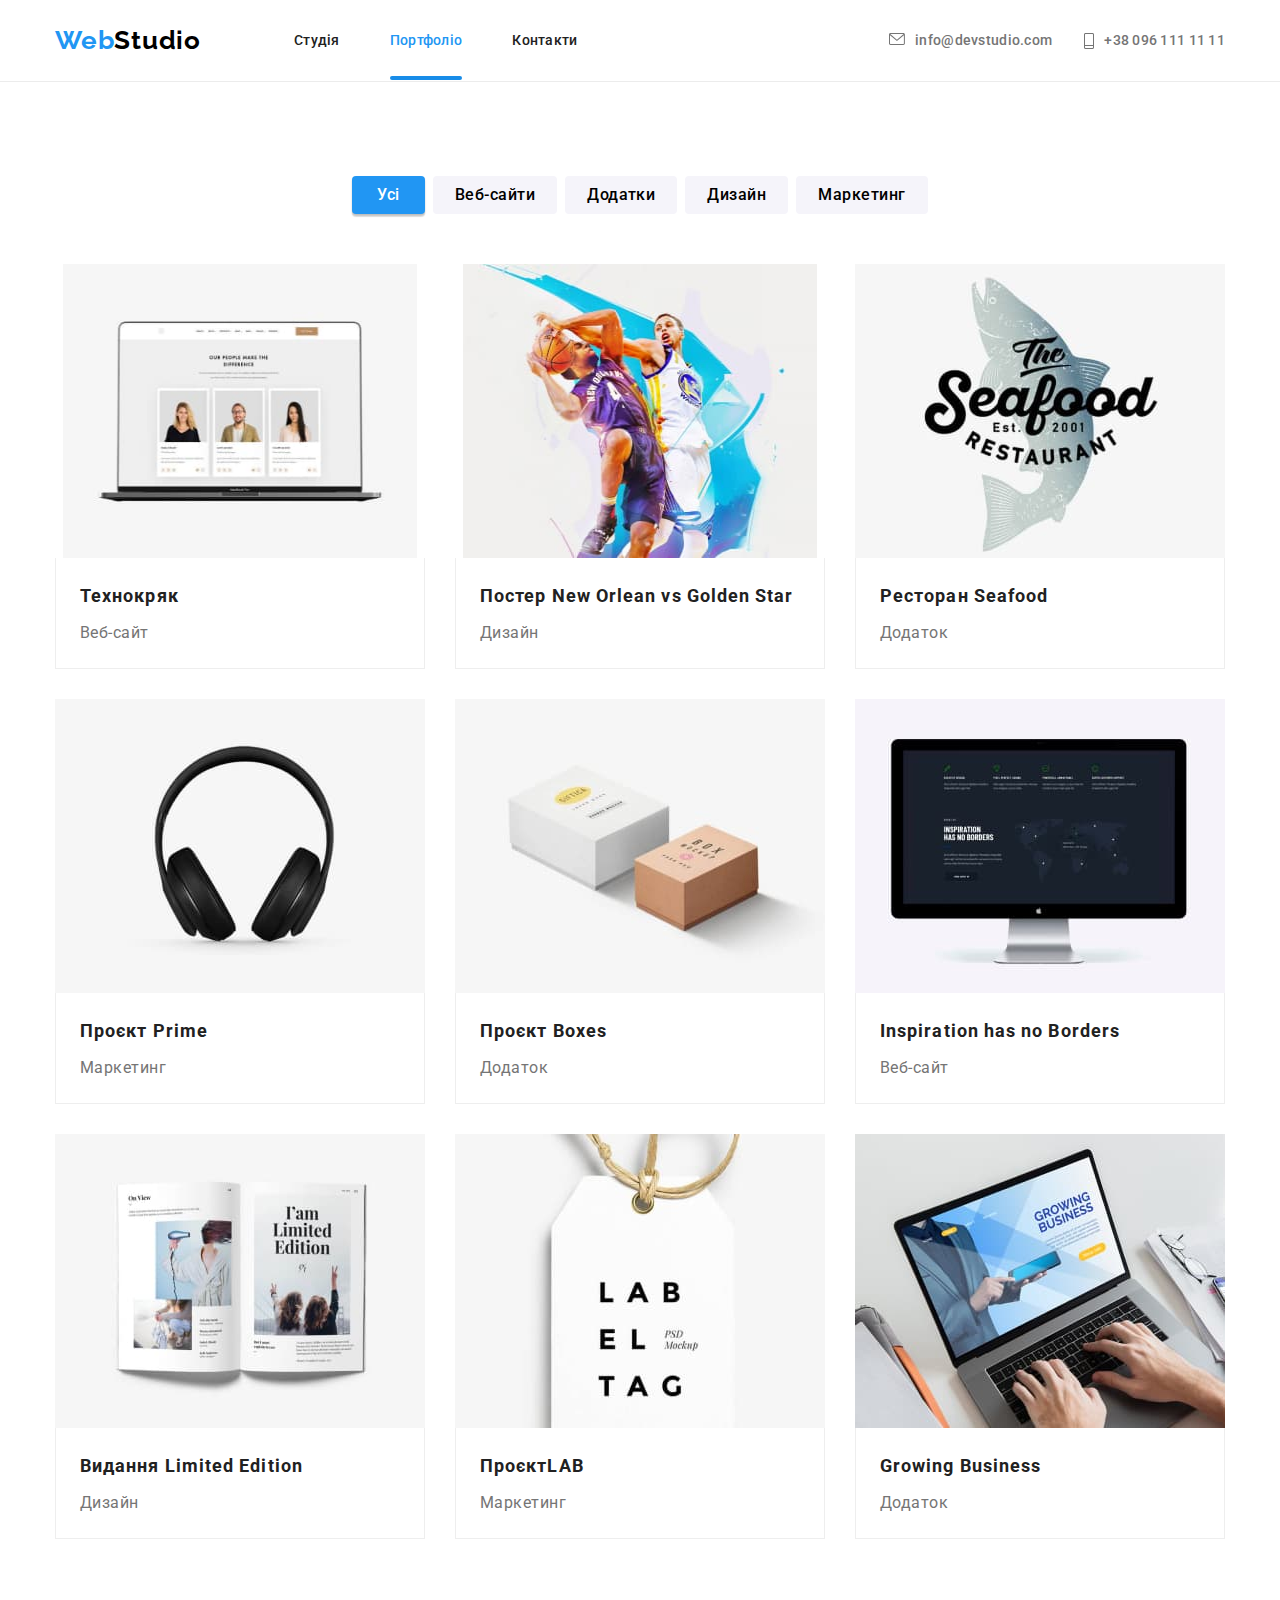
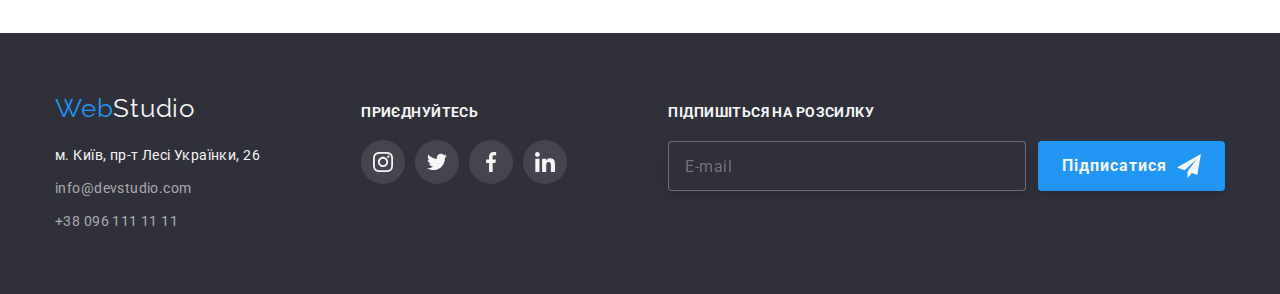
==== commit b718ca87: "+" ====
--- a/portfolio.html
+++ b/portfolio.html
@@ -73,7 +73,7 @@
                 <a class="mob-menu__link" href="./index.html">Студія</a>
               </li>
               <li class="mob-menu__item">
-                <a class="mob-menu__link" href="./portfolio.html">Портфоліо</a>
+                <a class="mob-menu__link--current" href="./portfolio.html">Портфоліо</a>
               </li>
               <li class="mob-menu__item">
                 <a class="mob-menu__link" href="#">Контакти</a>
@@ -83,10 +83,10 @@
           <div class="mob-menu-bottom">
             <ul class="mob-contact">
               <li class="mob-menu__item">
-                <a class="mob-menu__link mob-menu__link--accent" href="tel:+380961111111">+38 096 111 11 11</a>
+                <a class="mob-menu__link mob-menu__link--accenttel" href="tel:+380961111111">+38 096 111 11 11</a>
               </li>
               <li class="mob-menu__item ">
-                <a class="mob-menu__link mob-menu__link--smoll " href="mailto:info@devstudio.com">
+                <a class="mob-menu__link mob-menu__link--smollposht " href="mailto:info@devstudio.com">
                   info@devstudio.com</a>
               </li>
             </ul>
--- a/css/main.min.css
+++ b/css/main.min.css
@@ -1 +1 @@
-/*! modern-normalize v1.1.0 | MIT License | https://github.com/sindresorhus/modern-normalize */@import"https://fonts.googleapis.com/css2?family=Raleway:wght@700&family=Roboto:wght@400;500;700;900&display=swap";*,::before,::after{-webkit-box-sizing:border-box;box-sizing:border-box}html{line-height:1.15;-webkit-text-size-adjust:100%;-moz-tab-size:4;-o-tab-size:4;tab-size:4}body{margin:0;font-family:"Roboto",sans-serif,Helvetica,Arial,"Apple Color Emoji","Segoe UI Emoji"}hr{height:0;color:inherit}abbr[title]{-webkit-text-decoration:underline dotted;text-decoration:underline dotted}b,strong{font-weight:bolder}code,kbd,samp,pre{font-family:ui-monospace,SFMono-Regular,Consolas,"Liberation Mono",Menlo,monospace;font-size:1em}small{font-size:80%}sub,sup{font-size:75%;line-height:0;position:relative;vertical-align:baseline}sub{bottom:-0.25em}sup{top:-0.5em}table{text-indent:0;border-color:inherit}button,input,optgroup,select,textarea{font-family:inherit;font-size:100%;line-height:1.15;margin:0}button,select{text-transform:none}button,[type=button],[type=reset],[type=submit]{-webkit-appearance:button}::-moz-focus-inner{border-style:none;padding:0}:-moz-focusring{outline:1px dotted ButtonText}:-moz-ui-invalid{box-shadow:none}legend{padding:0}progress{vertical-align:baseline}::-webkit-inner-spin-button,::-webkit-outer-spin-button{height:auto}[type=search]{-webkit-appearance:textfield;outline-offset:-2px}::-webkit-search-decoration{-webkit-appearance:none}::-webkit-file-upload-button{-webkit-appearance:button;font:inherit}summary{display:list-item}h1,h2,h3,h4,h5,h6,p{margin-top:0;margin-bottom:0}a{text-decoration:none;color:currentColor}ul,ol{margin:0;padding-left:0;list-style:none}button{cursor:pointer;border-color:var(--accent-color)}body{font-family:"Roboto",sans-serif;font-style:normal;color:var(--title-text-color)}img{display:block;max-width:100%;margin:auto}address{font-style:normal}.no-scroll{overflow:hidden}.page-header{display:-webkit-box;display:-ms-flexbox;display:flex;-webkit-box-align:center;-ms-flex-align:center;align-items:center}.menu-open-btn{display:block;margin-left:auto;background-color:rgba(0,0,0,0);border:none;background-color:#fff}@media screen and (min-width: 768px)and (max-width: 3000px){.menu-open-btn{position:absolute;white-space:nowrap;width:1px;height:1px;overflow:hidden;border:0;padding:0;clip:rect(0 0 0 0);-webkit-clip-path:inset(50%);clip-path:inset(50%);margin:-1px}}.mob-menu{position:fixed;top:0;background-color:#f5f5f5;width:100vw;height:100vh;z-index:1;padding-top:10px;padding-bottom:10px}.mob-menu>.container{height:100%;display:-webkit-box;display:-ms-flexbox;display:flex;-webkit-box-orient:vertical;-webkit-box-direction:normal;-ms-flex-direction:column;flex-direction:column;-webkit-box-pack:justify;-ms-flex-pack:justify;justify-content:space-between;overflow:auto}@media screen and (min-width: 768px){.mob-menu{display:none}}.menu-open-btn{display:block;background-color:#fff}.menu-open-btn:hover,.menu-open-btn:focus{border-color:#f5f5f5;-webkit-transition:opacity backgraund-color 250ms cubic-bezier(0.4, 0, 0.2, 1);transition:opacity backgraund-color 250ms cubic-bezier(0.4, 0, 0.2, 1)}.mob__icon-open{fill:#212121}.menu-cross-btn{display:block;margin-left:auto;background-color:rgba(0,0,0,0);border:none}.menu-cross-btn:hover,.menu-cross-btn:focus{border-color:#2196f3;-webkit-transition:250ms cubic-bezier(0.4, 0, 0.2, 1);transition:250ms cubic-bezier(0.4, 0, 0.2, 1)}.menu-cross-btn:hover .mob__icon-cross,.menu-cross-btn:focus .mob__icon-cross{fill:#2196f3;-webkit-transition:250ms cubic-bezier(0.4, 0, 0.2, 1);transition:250ms cubic-bezier(0.4, 0, 0.2, 1)}.mob__icon-cross{fill:#212121}.mob-menu__list{padding-left:25px}.mob-menu__item:not(:last-child){margin-bottom:32px}.mob-menu__link{font-weight:500;font-size:40px;line-height:1.17;letter-spacing:.02em;color:#212121;-webkit-transition:250ms cubic-bezier(0.4, 0, 0.2, 1);transition:250ms cubic-bezier(0.4, 0, 0.2, 1)}.mob-menu__link:hover,.mob-menu__link:focus{color:#2196f3;-webkit-transition:250ms cubic-bezier(0.4, 0, 0.2, 1);transition:250ms cubic-bezier(0.4, 0, 0.2, 1)}.mob-menu__link--accent{font-weight:500;font-size:34px;color:#2196f3}.mob-menu__link--smoll{font-size:24px;line-height:1.16;letter-spacing:.02em;color:#757575}.mob-menu-bottom{margin-top:auto}.mob-contact{padding-left:25px}.mob-soc{display:-webkit-box;display:-ms-flexbox;display:flex;-webkit-box-pack:start;-ms-flex-pack:start;justify-content:start;padding-top:64px;padding-left:25px}.mob-soc__item:not(:last-child){padding-right:10px;border-right:1px solid rgba(33,33,33,.2)}.mob-soc__item:not(:first-child){padding-left:10px}.mob-soc__link{position:relative;font-size:18px;line-height:1.22;letter-spacing:.02em;color:#2196f3;-webkit-transition:250ms cubic-bezier(0.4, 0, 0.2, 1);transition:250ms cubic-bezier(0.4, 0, 0.2, 1)}.logo{margin-right:93px;padding-top:16px;padding-bottom:16px;font-family:"Raleway",sans-serif;font-size:24px;line-height:1.19;letter-spacing:.03em;text-decoration:none;color:#2196f3}@media screen and (min-width: 1200px){.logo{padding-top:25px;padding-bottom:25px;font-size:26px}}.logo__span{color:#000}.logo__span--invers{color:#f5f5f5}.site-nav{display:none;margin:0;font-weight:500;font-size:14px;line-height:1.14;letter-spacing:.02em;cursor:pointer}@media screen and (min-width: 768px){.site-nav{display:-webkit-box;display:-ms-flexbox;display:flex}}.site-nav__item:not(:last-child){margin-right:50px}.site-nav,.site-nav__link{text-decoration:none;list-style:none;padding:32px 0;color:#212121}.site-nav:hover,.site-nav:focus,.site-nav__link:hover,.site-nav__link:focus{color:#2196f3}.site-nav__link--current{position:relative;color:#2196f3;-webkit-transition-property:background-color;transition-property:background-color;-webkit-transition-duration:250ms;transition-duration:250ms}.site-nav__link--current::after{content:"";position:absolute;display:block;left:0;bottom:0;width:100%;height:4px;background-size:cover;background-color:#188ce8;border-radius:2px;-webkit-transform:scaleX(1);transform:scaleX(1);-webkit-transition:250ms 250ms cubic-bezier(0.4, 0, 0.2, 1);transition:250ms 250ms cubic-bezier(0.4, 0, 0.2, 1)}.site-nav__link--current:hover::after{-webkit-transform:scaleX(1);transform:scaleX(1)}.top-address{display:none;margin-left:auto;margin-top:0;margin-bottom:0;padding-left:0;-webkit-box-align:center;-ms-flex-align:center;align-items:center;-webkit-box-pack:center;-ms-flex-pack:center;justify-content:center;font-weight:500;font-size:12px;line-height:1.14;letter-spacing:.02em;list-style:none}@media screen and (min-width: 768px){.top-address{display:-webkit-box;display:-ms-flexbox;display:flex;-webkit-box-orient:vertical;-webkit-box-direction:normal;-ms-flex-direction:column;flex-direction:column;-webkit-box-align:stretch;-ms-flex-align:stretch;align-items:stretch;margin-left:auto}}@media screen and (min-width: 1200px){.top-address{-webkit-box-orient:horizontal;-webkit-box-direction:normal;-ms-flex-direction:row;flex-direction:row;font-size:14px}}.top-address__item{padding:32px 0}@media screen and (min-width: 768px){.top-address__item{display:-webkit-box;display:-ms-flexbox;display:flex;padding:10px}}@media screen and (min-width: 1200px){.top-address__item{padding:32px 0}}.top-address__item:not(:last-child){margin-right:50px}@media screen and (min-width: 768px){.top-address__item:not(:last-child){margin:0}}@media screen and (min-width: 1200px){.top-address__item:not(:last-child){margin-right:32px}}.top-address__link{display:-webkit-box;display:-ms-flexbox;display:flex;color:#757575;text-decoration:none;-webkit-transition-property:background-color;transition-property:background-color;-webkit-transition-duration:250ms;transition-duration:250ms}.top-address__link:hover,.top-address__link:focus{color:#2196f3}.top-address__link:hover .top-icon,.top-address__link:focus .top-icon{fill:#2196f3}.top-icon{margin-right:10px;fill:#757575}.container{margin:0 auto;width:100%;padding:0 15px}@media screen and (min-width: 480px){.container{width:480px}}@media screen and (min-width: 768px){.container{width:768px}}@media screen and (min-width: 1200px){.container{width:1200px}}.border{margin:auto;border-bottom:1px solid #ececec}.hero{text-align:center;padding:118px 0;width:100%}@media screen and (min-width: 1200px){.hero{padding:200px 0}}.hero .hero__title{padding:0;margin-bottom:30px;font-weight:900;font-size:26px;line-height:1.61;letter-spacing:.06em;text-transform:uppercase;color:#f5f5f5}@media screen and (min-width: 1200px){.hero .hero__title{font-size:44px;line-height:1.36}}.hero .hero__btn{padding:10px 24px;font-weight:700;font-size:16px;line-height:1.88;text-align:center;letter-spacing:.06em;color:#f5f5f5;border-color:#2196f3;background-color:#188ce8;-webkit-box-shadow:0px 4px 4px rgba(0,0,0,.15);box-shadow:0px 4px 4px rgba(0,0,0,.15);border-radius:4px;border:none;-webkit-transition:background-color 250ms cubic-bezier(0.4, 0, 0.2, 1);transition:background-color 250ms cubic-bezier(0.4, 0, 0.2, 1)}@media screen and (min-width: 1200px){.hero .hero__btn{padding:10px 32px}}.hero .hero__btn:hover,.hero .hero__btn:focus{background-color:#2196f3;-webkit-transition:250ms cubic-bezier(0.4, 0, 0.2, 1);transition:250ms cubic-bezier(0.4, 0, 0.2, 1)}.hero .hero__btn:active{background-color:#f5f5f5;color:#188ce8;-webkit-transition:250ms cubic-bezier(0.4, 0, 0.2, 1);transition:250ms cubic-bezier(0.4, 0, 0.2, 1)}.backdrop{position:fixed;top:0;left:0;width:100%;height:100%;background-color:rgba(0,0,0,.2);opacity:1;-webkit-transition:opacity 250ms cubic-bezier(0.4, 0, 0.2, 1);transition:opacity 250ms cubic-bezier(0.4, 0, 0.2, 1);z-index:1}.backdrop.is-hidden{visibility:visible;opacity:0;pointer-events:none}.backdrop.is-hidden .modal{-webkit-transform:translate(-50%, -50%) scale(0.9);transform:translate(-50%, -50%) scale(0.9)}.modal{position:absolute;display:-webkit-box;display:-ms-flexbox;display:flex;-webkit-box-pack:center;-ms-flex-pack:center;justify-content:center;top:50%;left:50%;min-height:400px;padding:40px;background-color:#fff;-webkit-box-shadow:0px 1px 3px rgba(0,0,0,.12),0px 1px 1px rgba(0,0,0,.14),0px 2px 1px rgba(0,0,0,.2);box-shadow:0px 1px 3px rgba(0,0,0,.12),0px 1px 1px rgba(0,0,0,.14),0px 2px 1px rgba(0,0,0,.2);border-radius:4px;-webkit-transform:translate(-50%, -50%) scale(1);transform:translate(-50%, -50%) scale(1);-webkit-transition:250ms cubic-bezier(0.4, 0, 0.2, 1);transition:250ms cubic-bezier(0.4, 0, 0.2, 1)}.modal__btn-close{position:absolute;top:0;right:0;display:-webkit-box;display:-ms-flexbox;display:flex;-webkit-box-align:center;-ms-flex-align:center;align-items:center;width:30px;height:30px;margin:8px;background-color:#fff;border:1px solid rgba(0,0,0,.1);border-radius:50%;-webkit-transition:250ms cubic-bezier(0.4, 0, 0.2, 1);transition:250ms cubic-bezier(0.4, 0, 0.2, 1)}.modal__btn-close:hover,.modal__btn-close:focus{border-color:#2196f3;-webkit-transition:opacity background-color 250ms cubic-bezier(0.4, 0, 0.2, 1);transition:opacity background-color 250ms cubic-bezier(0.4, 0, 0.2, 1)}.modal__btn-close:hover .modal__icon-close,.modal__btn-close:focus .modal__icon-close{fill:#2196f3;-webkit-transition:250ms cubic-bezier(0.4, 0, 0.2, 1);transition:250ms cubic-bezier(0.4, 0, 0.2, 1)}.modal__icon-close{fill:#212121}.overlay{max-width:1600px;height:400px;margin-left:auto;margin-right:auto;content:"";background-image:-webkit-gradient(linear, left top, left bottom, from(rgba(47, 48, 58, 0.4)), to(rgba(47, 48, 58, 0.4))),url(../img/480/overlay480.jpg);background-image:linear-gradient(rgba(47, 48, 58, 0.4), rgba(47, 48, 58, 0.4)),url(../img/480/overlay480.jpg);background-repeat:no-repeat;background-size:cover;background-position:center}@media(min-device-pixel-ratio: 2),(-webkit-min-device-pixel-ratio: 2),(min-resolution: 192dpi),(min-resolution: 2dppx){.overlay{background-image:-webkit-gradient(linear, left top, left bottom, from(rgba(47, 48, 58, 0.4)), to(rgba(47, 48, 58, 0.4))),url(../img/480/overlay480-2x.jpg);background-image:linear-gradient(rgba(47, 48, 58, 0.4), rgba(47, 48, 58, 0.4)),url(../img/480/overlay480-2x.jpg)}}@media screen and (min-width: 768px){.overlay{background-image:-webkit-gradient(linear, left top, left bottom, from(rgba(47, 48, 58, 0.4)), to(rgba(47, 48, 58, 0.4))),url(../img/768/overlay768.jpg);background-image:linear-gradient(rgba(47, 48, 58, 0.4), rgba(47, 48, 58, 0.4)),url(../img/768/overlay768.jpg)}}@media screen and (min-width: 768px)and (min-device-pixel-ratio: 2),screen and (min-width: 768px)and (-webkit-min-device-pixel-ratio: 2),screen and (min-width: 768px)and (min-resolution: 192dpi),screen and (min-width: 768px)and (min-resolution: 2dppx){.overlay{background-image:-webkit-gradient(linear, left top, left bottom, from(rgba(47, 48, 58, 0.4)), to(rgba(47, 48, 58, 0.4))),url(../img/768/overlay768-2x.jpg);background-image:linear-gradient(rgba(47, 48, 58, 0.4), rgba(47, 48, 58, 0.4)),url(../img/768/overlay768-2x.jpg)}}@media screen and (min-width: 1200px){.overlay{height:600px;background-image:-webkit-gradient(linear, left top, left bottom, from(rgba(47, 48, 58, 0.4)), to(rgba(47, 48, 58, 0.4))),url(../img/1200/overlay.jpg);background-image:linear-gradient(rgba(47, 48, 58, 0.4), rgba(47, 48, 58, 0.4)),url(../img/1200/overlay.jpg)}}@media screen and (min-width: 1200px)and (min-device-pixel-ratio: 2),screen and (min-width: 1200px)and (-webkit-min-device-pixel-ratio: 2),screen and (min-width: 1200px)and (min-resolution: 192dpi),screen and (min-width: 1200px)and (min-resolution: 2dppx){.overlay{background-image:-webkit-gradient(linear, left top, left bottom, from(rgba(47, 48, 58, 0.4)), to(rgba(47, 48, 58, 0.4))),url(../img/1200/overlay2x.jpg);background-image:linear-gradient(rgba(47, 48, 58, 0.4), rgba(47, 48, 58, 0.4)),url(../img/1200/overlay2x.jpg)}}.form-order{min-width:370px}@media screen and (min-width: 1200px){.form-order{width:448px}}.form-order__text{font-weight:700;font-size:20px;line-height:1.15;text-align:center;letter-spacing:.03em;padding-bottom:12px;color:#212121}.form-field{display:-webkit-box;display:-ms-flexbox;display:flex;-webkit-box-orient:vertical;-webkit-box-direction:normal;-ms-flex-direction:column;flex-direction:column;-webkit-box-align:start;-ms-flex-align:start;align-items:start;margin-bottom:10px}.form-field::-webkit-input-placeholder{font-weight:400;font-size:12px;line-height:1.16;letter-spacing:.01em;color:rgba(117,117,117,.5)}.form-field::-moz-placeholder{font-weight:400;font-size:12px;line-height:1.16;letter-spacing:.01em;color:rgba(117,117,117,.5)}.form-field:-ms-input-placeholder{font-weight:400;font-size:12px;line-height:1.16;letter-spacing:.01em;color:rgba(117,117,117,.5)}.form-field::-ms-input-placeholder{font-weight:400;font-size:12px;line-height:1.16;letter-spacing:.01em;color:rgba(117,117,117,.5)}.form-field::placeholder{font-weight:400;font-size:12px;line-height:1.16;letter-spacing:.01em;color:rgba(117,117,117,.5)}.form-field__label{font-weight:400;font-size:12px;line-height:1.16;letter-spacing:.01em;margin-bottom:4px;color:#757575}.box-input{position:relative;width:100%}.form-field__input{min-width:370px;height:40px;padding-left:42px;outline:none;border:1px solid rgba(33,33,33,.2);border-radius:4px;color:#212121}@media screen and (min-width: 1200px){.form-field__input{min-width:448px}}.form-field__input:last-child{padding-left:16px;padding-top:12px}.form-field__input:focus,.form-field__input:hover{border-color:#188ce8;-webkit-transition:250ms cubic-bezier(0.4, 0, 0.2, 1);transition:250ms cubic-bezier(0.4, 0, 0.2, 1)}.form-field__icon{position:absolute;top:20%;left:12px;display:inline-block;-webkit-transform:translateY(20%);transform:translateY(20%)}.form-field__input:focus~.form-field__icon{fill:#2196f3}.comment{margin-bottom:20px}.comment textarea{min-width:370px;height:120px;border:1px solid rgba(33,33,33,.2);border-radius:4px;resize:none}@media screen and (min-width: 1200px){.comment textarea{min-width:448px}}.comment ::-webkit-input-placeholder{font-size:14px;line-height:1.17}.comment ::-moz-placeholder{font-size:14px;line-height:1.17}.comment :-ms-input-placeholder{font-size:14px;line-height:1.17}.comment ::-ms-input-placeholder{font-size:14px;line-height:1.17}.comment ::placeholder{font-size:14px;line-height:1.17}.form-order__checkbox-input{margin-left:12px;-webkit-appearance:none;-moz-appearance:none;appearance:none}.form-order__checkbox-input:checked~.form-order__checkbox-icon{background-color:#188ce8;border-radius:2px;background-image:url(../img/icon-check.svg);background-size:contain;background-repeat:no-repeat;background-position:bottom;background-origin:border-box;fill:#2196f3}.form-order__checkbox-input:focus~.form-order__checkbox-icon,.form-order__checkbox-input:hover~.form-order__checkbox-icon{fill:#2196f3;-webkit-transition:250ms cubic-bezier(0.4, 0, 0.2, 1);transition:250ms cubic-bezier(0.4, 0, 0.2, 1)}.form-order__checkbox-label{font-weight:400;font-size:12px;line-height:1.16;letter-spacing:.03em;color:#757575}@media screen and (min-width: 1200px){.form-order__checkbox-label{font-size:14px;line-height:1.71}}.form-order__accept-btn{min-width:200px;height:50px;font-weight:700;font-size:16px;line-height:1.87;letter-spacing:.06em;margin-top:30px;color:#f5f5f5;background:#188ce8;-webkit-box-shadow:0px 4px 4px rgba(0,0,0,.15);box-shadow:0px 4px 4px rgba(0,0,0,.15);border-radius:4px;border:none}.form-order__accept-btn:hover,.form-order__accept-btn:focus{background-color:#188ce8;-webkit-transition:250ms cubic-bezier(0.4, 0, 0.2, 1);transition:250ms cubic-bezier(0.4, 0, 0.2, 1)}.form-order__terms{text-decoration:underline;text-underline-offset:3px;color:#188ce8}.visually-hidden{position:absolute;white-space:nowrap;width:1px;height:1px;overflow:hidden;border:0;padding:0;clip:rect(0 0 0 0);-webkit-clip-path:inset(50%);clip-path:inset(50%);margin:-1px}.feature{padding:60px 0}@media screen and (min-width: 1200px){.feature{padding-top:94px;padding-bottom:94px}}.feature__list{display:-webkit-box;display:-ms-flexbox;display:flex;-ms-flex-wrap:wrap;flex-wrap:wrap;gap:30px}.feature__item{width:calc((100% - 0px)/1)}@media screen and (min-width: 768px){.feature__item{width:calc((100% - 30px)/2)}}@media screen and (min-width: 1200px){.feature__item{width:calc((100% - 90px)/4)}}.feature-box{display:-webkit-box;display:-ms-flexbox;display:flex;-webkit-box-pack:center;-ms-flex-pack:center;justify-content:center;-webkit-box-align:center;-ms-flex-align:center;align-items:center;height:120px;margin:0;background-color:#f5f4fa;border-radius:4px}.feature__icon{width:70px;height:70px}.feature__title{padding-top:30px;margin-bottom:10px;font-weight:700;font-size:14px;line-height:1.14;letter-spacing:.03em;text-align:center;text-transform:uppercase}@media screen and (min-width: 768px){.feature__title{display:-webkit-box;display:-ms-flexbox;display:flex}}.feature__text{font-size:14px;line-height:1.71;letter-spacing:.03em;color:#757575}.section{padding-bottom:94px;padding-top:94px}@media screen and (max-width: 1199px){.section{position:absolute;white-space:nowrap;width:1px;height:1px;overflow:hidden;border:0;padding:0;clip:rect(0 0 0 0);-webkit-clip-path:inset(50%);clip-path:inset(50%);margin:-1px}}@media screen and (min-width: 1200px){.section{padding-top:0}}.section__list{display:-webkit-box;display:-ms-flexbox;display:flex;list-style:none;padding:0}.section__item:not(:last-child){margin-right:30px}.section__link{position:relative;display:block}.section__title{margin-bottom:50px;font-weight:700;font-size:36px;line-height:1.16;text-align:center;letter-spacing:.03em}.section__text{position:absolute;bottom:0;right:0;width:370px;height:70px;padding-top:27px;margin-bottom:3px;font-weight:700;font-size:14px;line-height:16px;text-align:center;letter-spacing:.03em;text-transform:uppercase;background:rgba(47,48,58,.8);color:#f5f5f5}.commands{background:#f5f4fa;padding:60px 0}@media screen and (min-width: 1200px){.commands{padding-bottom:94px;padding-top:94px}}.commands__title{margin-bottom:30px;font-weight:700;font-size:28px;line-height:1.17;text-align:center;letter-spacing:.03em}@media screen and (min-width: 1200px){.commands__title{margin-bottom:50px;font-size:36px;line-height:1.16}}.commands__list{display:-webkit-box;display:-ms-flexbox;display:flex;-ms-flex-wrap:wrap;flex-wrap:wrap;text-align:center;gap:30px}.command__items{background:#fff;-webkit-box-shadow:0px 1px 3px rgba(0,0,0,.12),0px 1px 1px rgba(0,0,0,.14),0px 2px 1px rgba(0,0,0,.2);box-shadow:0px 1px 3px rgba(0,0,0,.12),0px 1px 1px rgba(0,0,0,.14),0px 2px 1px rgba(0,0,0,.2);border-radius:0px 0px 4px 4px;width:calc((100% - 0px)/1)}@media screen and (min-width: 768px){.command__items{width:calc((100% - 30px)/2)}}@media screen and (min-width: 1200px){.command__items{width:calc((100% - 90px)/4)}}.command__list{display:-webkit-box;display:-ms-flexbox;display:flex;-webkit-box-pack:center;-ms-flex-pack:center;justify-content:center;-webkit-box-align:center;-ms-flex-align:center;align-items:center;margin-left:32px;margin-bottom:30px}.command__name{font-weight:500;font-size:16px;line-height:1.18;text-align:center;letter-spacing:.03em;margin-bottom:10px;padding-top:30px;color:#212121}.command__profession{font-size:16px;line-height:1.18;letter-spacing:.03em;text-align:center;margin-bottom:16px;color:#757575}.command__item{background-color:#fff}.command__link{width:44px;height:44px;border-radius:50%;display:-webkit-box;display:-ms-flexbox;display:flex;-webkit-box-align:center;-ms-flex-align:center;align-items:center;-webkit-box-pack:center;-ms-flex-pack:center;justify-content:center;margin-right:10px;color:#afb1b8;-webkit-transition-property:background-color;transition-property:background-color;-webkit-transition-duration:250ms;transition-duration:250ms}.command__link:hover,.command__link:focus{background-color:#2196f3;-webkit-transition:250ms cubic-bezier(0.4, 0, 0.2, 1);transition:250ms cubic-bezier(0.4, 0, 0.2, 1)}.command__link:hover .command__icon,.command__link:focus .command__icon{fill:#f5f5f5;-webkit-transition:250ms cubic-bezier(0.4, 0, 0.2, 1);transition:250ms cubic-bezier(0.4, 0, 0.2, 1)}.command__icon{fill:currentColor}.clients{padding:60px 0}@media screen and (min-width: 1200px){.clients{padding-top:94px;padding-bottom:94px}}.clients__title{font-weight:700;font-size:28px;line-height:1.17;text-align:center;letter-spacing:.03em;padding-bottom:30px}@media screen and (min-width: 1200px){.clients__title{font-size:36px;line-height:1.5;padding-bottom:50px}}.client__list{display:-webkit-box;display:-ms-flexbox;display:flex;-ms-flex-wrap:wrap;flex-wrap:wrap;-webkit-box-pack:center;-ms-flex-pack:center;justify-content:center;-webkit-box-align:center;-ms-flex-align:center;align-items:center;gap:30px}.client__item{height:92px;width:calc((100% - 30px)/2)}@media screen and (min-width: 768px){.client__item{width:calc((100% - 60px)/3);height:92px}}@media screen and (min-width: 1200px){.client__item{width:calc((100% - 150px)/6);height:92px}}.client__link{display:-webkit-box;display:-ms-flexbox;display:flex;-webkit-box-pack:center;-ms-flex-pack:center;justify-content:center;-webkit-box-align:center;-ms-flex-align:center;align-items:center;width:100%;height:100%;border:1px solid #afb1b8;border-radius:4px;-webkit-transition-property:background-color;transition-property:background-color;-webkit-transition-duration:250ms;transition-duration:250ms;min-height:92px}.client__link:hover,.client__link:focus{border:1px solid #2196f3;-webkit-transition:250ms cubic-bezier(0.4, 0, 0.2, 1);transition:250ms cubic-bezier(0.4, 0, 0.2, 1)}.client__link:hover .client__icon,.client__link:focus .client__icon{fill:#2196f3;-webkit-transition:250ms cubic-bezier(0.4, 0, 0.2, 1);transition:250ms cubic-bezier(0.4, 0, 0.2, 1)}.client__icon{fill:#afb1b8}.address-footer{margin:auto;padding:60px 0;background:#2f303a;display:-webkit-box;display:-ms-flexbox;display:flex}.address-box{text-align:center}@media screen and (min-width: 1200px){.address-box{text-align:start}}.address-footer__logo{font-family:"Raleway",sans-serif;font-size:24px;line-height:1.19;letter-spacing:.03em;text-decoration:none;color:#2196f3}@media screen and (min-width: 1200px){.address-footer__logo{font-size:26px}}.address{padding:0;padding-top:20px;list-style:none}@media screen and (min-width: 1200px){.address{-webkit-box-align:start;-ms-flex-align:start;align-items:start}}.address__item-text,.address__item:not(:last-child){margin-bottom:9px}.address__item-text .address__link{color:#f5f5f5}.address__link{font-style:normal;font-size:14px;line-height:1.71;letter-spacing:.03em;text-decoration:none;color:rgba(255,255,255,.6)}.bottom-box{display:-webkit-box;display:-ms-flexbox;display:flex;-webkit-box-orient:vertical;-webkit-box-direction:normal;-ms-flex-direction:column;flex-direction:column;-webkit-box-align:center;-ms-flex-align:center;align-items:center}@media screen and (min-width: 768px){.bottom-box{-webkit-box-orient:horizontal;-webkit-box-direction:normal;-ms-flex-direction:row;flex-direction:row;-ms-flex-wrap:wrap;flex-wrap:wrap;-webkit-box-align:baseline;-ms-flex-align:baseline;align-items:baseline;-webkit-box-pack:space-evenly;-ms-flex-pack:space-evenly;justify-content:space-evenly}}@media screen and (min-width: 1200px){.bottom-box{-webkit-box-pack:justify;-ms-flex-pack:justify;justify-content:space-between}}.join{margin:60px 0}@media screen and (min-width: 768px){.join{margin:0}}.join__title{margin-bottom:20px;font-weight:700;font-size:14px;line-height:16px;letter-spacing:.03em;text-align:center;text-transform:uppercase;color:#f5f5f5}@media screen and (min-width: 1200px){.join__title{display:-webkit-box;display:-ms-flexbox;display:flex}}.join__list{list-style:none;display:-webkit-box;display:-ms-flexbox;display:flex;padding:0;gap:10px}.join__link{width:44px;height:44px;border-radius:50%;background-color:rgba(255,255,255,.1);display:-webkit-box;display:-ms-flexbox;display:flex;-webkit-box-align:center;-ms-flex-align:center;align-items:center;-webkit-box-pack:center;-ms-flex-pack:center;justify-content:center;color:#f5f5f5;-webkit-transition-property:background-color;transition-property:background-color;-webkit-transition-duration:250ms;transition-duration:250ms}.join__link:hover,.join__link:focus{background-color:#2196f3}.join__icon{fill:currentColor}@media screen and (min-width: 768px){.subscribe{padding-top:60px}}@media screen and (min-width: 1200px){.subscribe{padding:0}}.subscribe__text{margin-bottom:20px;font-weight:700;font-size:14px;line-height:1.14;letter-spacing:.03em;text-align:center;text-transform:uppercase;color:#f5f5f5}@media screen and (min-width: 1200px){.subscribe__text{display:-webkit-box;display:-ms-flexbox;display:flex}}.subscribe__form{display:-webkit-box;display:-ms-flexbox;display:flex;-webkit-box-orient:vertical;-webkit-box-direction:normal;-ms-flex-direction:column;flex-direction:column;-webkit-box-align:center;-ms-flex-align:center;align-items:center}@media screen and (min-width: 1200px){.subscribe__form{-webkit-box-orient:horizontal;-webkit-box-direction:normal;-ms-flex-direction:row;flex-direction:row}}.subscribe__input{-webkit-box-align:center;-ms-flex-align:center;align-items:center;letter-spacing:.03em;width:100%;height:50px;font-weight:400;font-size:1.25;line-height:20px;padding-left:16px;background-color:#2f303a;color:rgba(255,255,255,.6);border:1px solid rgba(255,255,255,.3);-webkit-filter:drop-shadow(0px 4px 4px rgba(0, 0, 0, 0.15));filter:drop-shadow(0px 4px 4px rgba(0, 0, 0, 0.15));border-radius:4px}@media screen and (min-width: 480px){.subscribe__input{min-width:450px}}@media screen and (min-width: 1200px){.subscribe__input{min-width:358px;margin-right:12px}}.subscribe__btn-send{display:-webkit-box;display:-ms-flexbox;display:flex;-webkit-box-align:center;-ms-flex-align:center;align-items:center;-webkit-box-pack:center;-ms-flex-pack:center;justify-content:center;margin-top:20px;height:50px;font-weight:700;font-size:1.14;line-height:30px;letter-spacing:.06em;background-color:#2196f3;-webkit-box-shadow:0px 4px 4px rgba(0,0,0,.15);box-shadow:0px 4px 4px rgba(0,0,0,.15);border-radius:4px;color:#f5f5f5;border:none;padding:0 24px}@media screen and (min-width: 1200px){.subscribe__btn-send{padding:0 24px;margin-top:0}}.subscribe__btn-send:hover,.subscribe__btn-send:focus{background-color:#188ce8;-webkit-transition:250ms cubic-bezier(0.4, 0, 0.2, 1);transition:250ms cubic-bezier(0.4, 0, 0.2, 1)}.subscribe__icon-send{width:24px;height:24px;margin-left:10px;fill:#f5f5f5}.filter{padding-top:60px;padding-bottom:60px}@media screen and (min-width: 1200px){.filter{padding-top:94px;padding-bottom:94px}}.filter .list{display:-webkit-box;display:-ms-flexbox;display:flex;-ms-flex-wrap:wrap;flex-wrap:wrap;gap:8px;margin-bottom:46px}@media screen and (min-width: 768px){.filter .list{margin-bottom:30px;-webkit-box-pack:center;-ms-flex-pack:center;justify-content:center}}@media screen and (min-width: 1200px){.filter .list{-webkit-box-pack:center;-ms-flex-pack:center;justify-content:center;margin-bottom:50px}}.filter .list .items:nth-child(3){margin-right:30px}@media screen and (min-width: 768px){.filter .list .items:nth-child(3){margin:0}}.filter .list .item{padding:6px 22px;border:none;font-family:"Roboto",sans-serif;font-weight:500;font-size:16px;line-height:1.62;letter-spacing:.03em;background:#f5f4fa;border-radius:4px;-webkit-transition-property:background-color;transition-property:background-color;-webkit-transition-duration:250ms;transition-duration:250ms}.list .item.current{border:none;padding:6px 25px;-webkit-box-shadow:0px 3px 1px rgba(0,0,0,.1),0px 1px 2px rgba(0,0,0,.08),0px 2px 2px rgba(0,0,0,.12);box-shadow:0px 3px 1px rgba(0,0,0,.1),0px 1px 2px rgba(0,0,0,.08),0px 2px 2px rgba(0,0,0,.12);border-radius:4px;background-color:#2196f3;color:#fff}.list .item:hover,.list .item:focus{background-color:#2196f3;color:#f5f5f5;-webkit-transition:250ms cubic-bezier(0.4, 0, 0.2, 1);transition:250ms cubic-bezier(0.4, 0, 0.2, 1)}.gallery-list{display:-webkit-box;display:-ms-flexbox;display:flex;-ms-flex-wrap:wrap;flex-wrap:wrap;gap:30px}.gallery-list .item{width:calc((100% - 0px)/1);background:#fff}@media screen and (min-width: 768px){.gallery-list .item{width:calc((100% - 30px)/2)}}@media screen and (min-width: 1200px){.gallery-list .item{width:calc((100% - 60px)/3)}}.gallery-list .item:hover{-webkit-box-shadow:0px 1px 1px rgba(0,0,0,.12),0px 4px 4px rgba(0,0,0,.06),1px 4px 6px rgba(0,0,0,.16);box-shadow:0px 1px 1px rgba(0,0,0,.12),0px 4px 4px rgba(0,0,0,.06),1px 4px 6px rgba(0,0,0,.16);-webkit-transition:250ms cubic-bezier(0.4, 0, 0.2, 1);transition:250ms cubic-bezier(0.4, 0, 0.2, 1)}.card-text{min-width:402px;padding:20px 24px;border:1px solid #eee;border-top:none}@media screen and (min-width: 768px){.card-text{min-width:354px}}.card-text .title{font-family:"Roboto",sans-serif;font-weight:700;font-size:18px;line-height:2;letter-spacing:.06em;color:#212121}.card-text .text{margin-top:4px;font-size:16px;line-height:1.88;letter-spacing:.03em;color:#757575}.overlay-text{display:-webkit-box;display:-ms-flexbox;display:flex;-webkit-box-pack:center;-ms-flex-pack:center;justify-content:center;-webkit-box-align:center;-ms-flex-align:center;align-items:center;padding:63px 24px;font-weight:400;font-size:18px;line-height:1.5;letter-spacing:.03em;color:#fff}.overlay-box{position:absolute;display:block;top:0;left:0;width:100%;height:100%;background:rgba(33,150,243,.9);-webkit-transform:translateY(101%);transform:translateY(101%);-webkit-transition:-webkit-transform 250ms cubic-bezier(0.4, 0, 0.2, 1);transition:-webkit-transform 250ms cubic-bezier(0.4, 0, 0.2, 1);transition:transform 250ms cubic-bezier(0.4, 0, 0.2, 1);transition:transform 250ms cubic-bezier(0.4, 0, 0.2, 1), -webkit-transform 250ms cubic-bezier(0.4, 0, 0.2, 1)}.gallery-list .link:hover .overlay-box,.gallery-list .link:focus .overlay-box{-webkit-transform:translateY(0%);transform:translateY(0%);-webkit-transition:250ms cubic-bezier(0.4, 0, 0.2, 1);transition:250ms cubic-bezier(0.4, 0, 0.2, 1)}.gallery-list-box{position:relative;overflow:hidden}/*# sourceMappingURL=main.min.css.map */+/*! modern-normalize v1.1.0 | MIT License | https://github.com/sindresorhus/modern-normalize */@import"https://fonts.googleapis.com/css2?family=Raleway:wght@700&family=Roboto:wght@400;500;700;900&display=swap";*,::before,::after{-webkit-box-sizing:border-box;box-sizing:border-box}html{line-height:1.15;-webkit-text-size-adjust:100%;-moz-tab-size:4;-o-tab-size:4;tab-size:4}body{margin:0;font-family:"Roboto",sans-serif,Helvetica,Arial,"Apple Color Emoji","Segoe UI Emoji"}hr{height:0;color:inherit}abbr[title]{-webkit-text-decoration:underline dotted;text-decoration:underline dotted}b,strong{font-weight:bolder}code,kbd,samp,pre{font-family:ui-monospace,SFMono-Regular,Consolas,"Liberation Mono",Menlo,monospace;font-size:1em}small{font-size:80%}sub,sup{font-size:75%;line-height:0;position:relative;vertical-align:baseline}sub{bottom:-0.25em}sup{top:-0.5em}table{text-indent:0;border-color:inherit}button,input,optgroup,select,textarea{font-family:inherit;font-size:100%;line-height:1.15;margin:0}button,select{text-transform:none}button,[type=button],[type=reset],[type=submit]{-webkit-appearance:button}::-moz-focus-inner{border-style:none;padding:0}:-moz-focusring{outline:1px dotted ButtonText}:-moz-ui-invalid{box-shadow:none}legend{padding:0}progress{vertical-align:baseline}::-webkit-inner-spin-button,::-webkit-outer-spin-button{height:auto}[type=search]{-webkit-appearance:textfield;outline-offset:-2px}::-webkit-search-decoration{-webkit-appearance:none}::-webkit-file-upload-button{-webkit-appearance:button;font:inherit}summary{display:list-item}h1,h2,h3,h4,h5,h6,p{margin-top:0;margin-bottom:0}a{text-decoration:none;color:currentColor}ul,ol{margin:0;padding-left:0;list-style:none}button{cursor:pointer;border-color:var(--accent-color)}body{font-family:"Roboto",sans-serif;font-style:normal;color:var(--title-text-color)}img{display:block;max-width:100%;margin:auto}address{font-style:normal}.no-scroll{overflow:hidden}.page-header{display:-webkit-box;display:-ms-flexbox;display:flex;-webkit-box-align:center;-ms-flex-align:center;align-items:center}.menu-open-btn{display:block;margin-left:auto;background-color:rgba(0,0,0,0);border:none;background-color:#fff}@media screen and (min-width: 768px){.menu-open-btn{position:absolute;white-space:nowrap;width:1px;height:1px;overflow:hidden;border:0;padding:0;clip:rect(0 0 0 0);-webkit-clip-path:inset(50%);clip-path:inset(50%);margin:-1px}}.mob-menu{position:fixed;top:0;background-color:#f5f5f5;width:100vw;height:100vh;z-index:1;padding-top:10px;padding-bottom:10px}.mob-menu>.container{height:100%;display:-webkit-box;display:-ms-flexbox;display:flex;-webkit-box-orient:vertical;-webkit-box-direction:normal;-ms-flex-direction:column;flex-direction:column;-webkit-box-pack:justify;-ms-flex-pack:justify;justify-content:space-between;overflow:auto}@media screen and (min-width: 768px){.mob-menu{display:none}}.menu-open-btn{display:block;background-color:#fff}.menu-open-btn:hover,.menu-open-btn:focus{border-color:#f5f5f5;-webkit-transition:opacity backgraund-color 250ms cubic-bezier(0.4, 0, 0.2, 1);transition:opacity backgraund-color 250ms cubic-bezier(0.4, 0, 0.2, 1)}.mob__icon-open{fill:#212121}.menu-cross-btn{display:block;margin-left:auto;background-color:rgba(0,0,0,0);border:none}.menu-cross-btn:hover,.menu-cross-btn:focus{border-color:#2196f3;-webkit-transition:250ms cubic-bezier(0.4, 0, 0.2, 1);transition:250ms cubic-bezier(0.4, 0, 0.2, 1)}.menu-cross-btn:hover .mob__icon-cross,.menu-cross-btn:focus .mob__icon-cross{fill:#2196f3;-webkit-transition:250ms cubic-bezier(0.4, 0, 0.2, 1);transition:250ms cubic-bezier(0.4, 0, 0.2, 1)}.mob__icon-cross{fill:#212121}.mob-menu__list{padding-left:25px}.mob-menu__item:not(:last-child){margin-bottom:32px}.mob-menu__link{font-weight:500;font-size:40px;line-height:1.175;letter-spacing:0.02em;color:#212121;-webkit-transition:250ms cubic-bezier(0.4, 0, 0.2, 1);transition:250ms cubic-bezier(0.4, 0, 0.2, 1)}.mob-menu__link:hover,.mob-menu__link:focus{color:#2196f3;-webkit-transition:250ms cubic-bezier(0.4, 0, 0.2, 1);transition:250ms cubic-bezier(0.4, 0, 0.2, 1)}.mob-menu__link--current{font-size:40px;line-height:1.175;letter-spacing:0.02em;color:#2196f3}.mob-menu__link--accenttel{font-weight:500;font-size:34px;line-height:1.1764705882;letter-spacing:0.02em;color:#2196f3}.mob-menu__link--smollposht{font-size:24px;line-height:1.1666666667;letter-spacing:0.02em;color:#757575}.mob-menu-bottom{margin-top:auto}.mob-contact{padding-left:25px}.mob-soc{display:-webkit-box;display:-ms-flexbox;display:flex;-webkit-box-pack:start;-ms-flex-pack:start;justify-content:start;padding-top:64px;padding-left:25px}.mob-soc__item:not(:last-child){padding-right:10px;border-right:1px solid rgba(33,33,33,.2)}.mob-soc__item:not(:first-child){padding-left:10px}.mob-soc__link{position:relative;font-weight:500;font-size:18px;line-height:1.2222222222;letter-spacing:0.02em;color:#2196f3;-webkit-transition:250ms cubic-bezier(0.4, 0, 0.2, 1);transition:250ms cubic-bezier(0.4, 0, 0.2, 1)}.logo{margin-right:93px;padding-top:16px;padding-bottom:16px;font-family:"Raleway",sans-serif;font-weight:700;font-size:24px;line-height:1.1666666667;letter-spacing:0.03em;text-decoration:none;color:#2196f3}@media screen and (min-width: 1200px){.logo{padding-top:25px;padding-bottom:25px;font-size:26px;line-height:1.1923076923;letter-spacing:0.03em}}.logo__span{color:#000}.logo__span--invers{color:#f5f5f5}.site-nav{display:none;margin:0;font-weight:500;font-size:14px;line-height:1.14;letter-spacing:.02em;cursor:pointer}@media screen and (min-width: 768px){.site-nav{display:-webkit-box;display:-ms-flexbox;display:flex}}.site-nav__item:not(:last-child){margin-right:50px}.site-nav,.site-nav__link{text-decoration:none;list-style:none;padding:32px 0;color:#212121}.site-nav:hover,.site-nav:focus,.site-nav__link:hover,.site-nav__link:focus{color:#2196f3}.site-nav__link--current{position:relative;color:#2196f3;-webkit-transition-property:background-color;transition-property:background-color;-webkit-transition-duration:250ms;transition-duration:250ms}.site-nav__link--current::after{content:"";position:absolute;display:block;left:0;bottom:0;width:100%;height:4px;background-size:cover;background-color:#188ce8;border-radius:2px;-webkit-transform:scaleX(1);transform:scaleX(1);-webkit-transition:250ms 250ms cubic-bezier(0.4, 0, 0.2, 1);transition:250ms 250ms cubic-bezier(0.4, 0, 0.2, 1)}.site-nav__link--current:hover::after{-webkit-transform:scaleX(1);transform:scaleX(1)}.top-address{display:none;margin-left:auto;margin-top:0;margin-bottom:0;padding-left:0;-webkit-box-align:center;-ms-flex-align:center;align-items:center;-webkit-box-pack:center;-ms-flex-pack:center;justify-content:center;font-weight:500;font-size:12px;line-height:1.14;letter-spacing:.02em;list-style:none}@media screen and (min-width: 768px){.top-address{display:-webkit-box;display:-ms-flexbox;display:flex;-webkit-box-orient:vertical;-webkit-box-direction:normal;-ms-flex-direction:column;flex-direction:column;-webkit-box-align:stretch;-ms-flex-align:stretch;align-items:stretch;margin-left:auto}}@media screen and (min-width: 1200px){.top-address{-webkit-box-orient:horizontal;-webkit-box-direction:normal;-ms-flex-direction:row;flex-direction:row;font-size:14px}}.top-address__item{padding:32px 0}@media screen and (min-width: 768px){.top-address__item{display:-webkit-box;display:-ms-flexbox;display:flex;padding:10px}}@media screen and (min-width: 1200px){.top-address__item{padding:32px 0}}.top-address__item:not(:last-child){margin-right:50px}@media screen and (min-width: 768px){.top-address__item:not(:last-child){margin:0}}@media screen and (min-width: 1200px){.top-address__item:not(:last-child){margin-right:32px}}.top-address__link{display:-webkit-box;display:-ms-flexbox;display:flex;color:#757575;text-decoration:none;-webkit-transition-property:background-color;transition-property:background-color;-webkit-transition-duration:250ms;transition-duration:250ms}.top-address__link:hover,.top-address__link:focus{color:#2196f3}.top-address__link:hover .top-icon,.top-address__link:focus .top-icon{fill:#2196f3}.top-icon{margin-right:10px;fill:#757575}.container{margin:0 auto;width:100%;padding:0 15px}@media screen and (min-width: 480px){.container{width:480px}}@media screen and (min-width: 768px){.container{width:768px}}@media screen and (min-width: 1200px){.container{width:1200px}}.border{margin:auto;border-bottom:1px solid #ececec}.hero{text-align:center;padding:118px 0;width:100%}@media screen and (min-width: 1200px){.hero{padding:200px 0}}.hero .hero__title{padding:0;margin-bottom:30px;font-weight:900;font-size:26px;line-height:1.61;letter-spacing:.06em;text-transform:uppercase;color:#f5f5f5}@media screen and (min-width: 1200px){.hero .hero__title{font-size:44px;line-height:1.36}}.hero .hero__btn{padding:10px 24px;font-weight:700;font-size:16px;line-height:1.88;text-align:center;letter-spacing:.06em;color:#f5f5f5;border-color:#2196f3;background-color:#188ce8;-webkit-box-shadow:0px 4px 4px rgba(0,0,0,.15);box-shadow:0px 4px 4px rgba(0,0,0,.15);border-radius:4px;border:none;-webkit-transition:background-color 250ms cubic-bezier(0.4, 0, 0.2, 1);transition:background-color 250ms cubic-bezier(0.4, 0, 0.2, 1)}@media screen and (min-width: 1200px){.hero .hero__btn{padding:10px 32px}}.hero .hero__btn:hover,.hero .hero__btn:focus{background-color:#2196f3;-webkit-transition:250ms cubic-bezier(0.4, 0, 0.2, 1);transition:250ms cubic-bezier(0.4, 0, 0.2, 1)}.hero .hero__btn:active{background-color:#f5f5f5;color:#188ce8;-webkit-transition:250ms cubic-bezier(0.4, 0, 0.2, 1);transition:250ms cubic-bezier(0.4, 0, 0.2, 1)}.backdrop{position:fixed;top:0;left:0;width:100%;height:100%;background-color:rgba(0,0,0,.2);opacity:1;-webkit-transition:opacity 250ms cubic-bezier(0.4, 0, 0.2, 1);transition:opacity 250ms cubic-bezier(0.4, 0, 0.2, 1);z-index:1}.backdrop.is-hidden{visibility:visible;opacity:0;pointer-events:none}.backdrop.is-hidden .modal{-webkit-transform:translate(-50%, -50%) scale(0.9);transform:translate(-50%, -50%) scale(0.9)}.modal{position:absolute;display:-webkit-box;display:-ms-flexbox;display:flex;-webkit-box-pack:center;-ms-flex-pack:center;justify-content:center;top:50%;left:50%;min-height:400px;padding:40px;background-color:#fff;-webkit-box-shadow:0px 1px 3px rgba(0,0,0,.12),0px 1px 1px rgba(0,0,0,.14),0px 2px 1px rgba(0,0,0,.2);box-shadow:0px 1px 3px rgba(0,0,0,.12),0px 1px 1px rgba(0,0,0,.14),0px 2px 1px rgba(0,0,0,.2);border-radius:4px;-webkit-transform:translate(-50%, -50%) scale(1);transform:translate(-50%, -50%) scale(1);-webkit-transition:250ms cubic-bezier(0.4, 0, 0.2, 1);transition:250ms cubic-bezier(0.4, 0, 0.2, 1)}.modal__btn-close{position:absolute;top:0;right:0;display:-webkit-box;display:-ms-flexbox;display:flex;-webkit-box-align:center;-ms-flex-align:center;align-items:center;width:30px;height:30px;margin:8px;background-color:#fff;border:1px solid rgba(0,0,0,.1);border-radius:50%;-webkit-transition:250ms cubic-bezier(0.4, 0, 0.2, 1);transition:250ms cubic-bezier(0.4, 0, 0.2, 1)}.modal__btn-close:hover,.modal__btn-close:focus{border-color:#2196f3;-webkit-transition:opacity background-color 250ms cubic-bezier(0.4, 0, 0.2, 1);transition:opacity background-color 250ms cubic-bezier(0.4, 0, 0.2, 1)}.modal__btn-close:hover .modal__icon-close,.modal__btn-close:focus .modal__icon-close{fill:#2196f3;-webkit-transition:250ms cubic-bezier(0.4, 0, 0.2, 1);transition:250ms cubic-bezier(0.4, 0, 0.2, 1)}.modal__icon-close{fill:#212121}.overlay{max-width:1600px;height:400px;margin-left:auto;margin-right:auto;content:"";background-image:-webkit-gradient(linear, left top, left bottom, from(rgba(47, 48, 58, 0.4)), to(rgba(47, 48, 58, 0.4))),url(../img/480/overlay480.jpg);background-image:linear-gradient(rgba(47, 48, 58, 0.4), rgba(47, 48, 58, 0.4)),url(../img/480/overlay480.jpg);background-repeat:no-repeat;background-size:cover;background-position:center}@media(min-device-pixel-ratio: 2),(-webkit-min-device-pixel-ratio: 2),(min-resolution: 192dpi),(min-resolution: 2dppx){.overlay{background-image:-webkit-gradient(linear, left top, left bottom, from(rgba(47, 48, 58, 0.4)), to(rgba(47, 48, 58, 0.4))),url(../img/480/overlay480-2x.jpg);background-image:linear-gradient(rgba(47, 48, 58, 0.4), rgba(47, 48, 58, 0.4)),url(../img/480/overlay480-2x.jpg)}}@media screen and (min-width: 768px){.overlay{background-image:-webkit-gradient(linear, left top, left bottom, from(rgba(47, 48, 58, 0.4)), to(rgba(47, 48, 58, 0.4))),url(../img/768/overlay768.jpg);background-image:linear-gradient(rgba(47, 48, 58, 0.4), rgba(47, 48, 58, 0.4)),url(../img/768/overlay768.jpg)}}@media screen and (min-width: 768px)and (min-device-pixel-ratio: 2),screen and (min-width: 768px)and (-webkit-min-device-pixel-ratio: 2),screen and (min-width: 768px)and (min-resolution: 192dpi),screen and (min-width: 768px)and (min-resolution: 2dppx){.overlay{background-image:-webkit-gradient(linear, left top, left bottom, from(rgba(47, 48, 58, 0.4)), to(rgba(47, 48, 58, 0.4))),url(../img/768/overlay768-2x.jpg);background-image:linear-gradient(rgba(47, 48, 58, 0.4), rgba(47, 48, 58, 0.4)),url(../img/768/overlay768-2x.jpg)}}@media screen and (min-width: 1200px){.overlay{height:600px;background-image:-webkit-gradient(linear, left top, left bottom, from(rgba(47, 48, 58, 0.4)), to(rgba(47, 48, 58, 0.4))),url(../img/1200/overlay.jpg);background-image:linear-gradient(rgba(47, 48, 58, 0.4), rgba(47, 48, 58, 0.4)),url(../img/1200/overlay.jpg)}}@media screen and (min-width: 1200px)and (min-device-pixel-ratio: 2),screen and (min-width: 1200px)and (-webkit-min-device-pixel-ratio: 2),screen and (min-width: 1200px)and (min-resolution: 192dpi),screen and (min-width: 1200px)and (min-resolution: 2dppx){.overlay{background-image:-webkit-gradient(linear, left top, left bottom, from(rgba(47, 48, 58, 0.4)), to(rgba(47, 48, 58, 0.4))),url(../img/1200/overlay2x.jpg);background-image:linear-gradient(rgba(47, 48, 58, 0.4), rgba(47, 48, 58, 0.4)),url(../img/1200/overlay2x.jpg)}}.form-order{min-width:370px}@media screen and (min-width: 1200px){.form-order{width:448px}}.form-order__text{font-weight:700;font-size:20px;line-height:1.15;text-align:center;letter-spacing:.03em;padding-bottom:12px;color:#212121}.form-field{display:-webkit-box;display:-ms-flexbox;display:flex;-webkit-box-orient:vertical;-webkit-box-direction:normal;-ms-flex-direction:column;flex-direction:column;-webkit-box-align:start;-ms-flex-align:start;align-items:start;margin-bottom:10px}.form-field::-webkit-input-placeholder{font-weight:400;font-size:12px;line-height:1.16;letter-spacing:.01em;color:rgba(117,117,117,.5)}.form-field::-moz-placeholder{font-weight:400;font-size:12px;line-height:1.16;letter-spacing:.01em;color:rgba(117,117,117,.5)}.form-field:-ms-input-placeholder{font-weight:400;font-size:12px;line-height:1.16;letter-spacing:.01em;color:rgba(117,117,117,.5)}.form-field::-ms-input-placeholder{font-weight:400;font-size:12px;line-height:1.16;letter-spacing:.01em;color:rgba(117,117,117,.5)}.form-field::placeholder{font-weight:400;font-size:12px;line-height:1.16;letter-spacing:.01em;color:rgba(117,117,117,.5)}.form-field__label{font-weight:400;font-size:12px;line-height:1.16;letter-spacing:.01em;margin-bottom:4px;color:#757575}.box-input{position:relative;width:100%}.form-field__input{min-width:370px;height:40px;padding-left:42px;outline:none;border:1px solid rgba(33,33,33,.2);border-radius:4px;color:#212121}@media screen and (min-width: 1200px){.form-field__input{min-width:448px}}.form-field__input:last-child{padding-left:16px;padding-top:12px}.form-field__input:focus,.form-field__input:hover{border-color:#188ce8;-webkit-transition:250ms cubic-bezier(0.4, 0, 0.2, 1);transition:250ms cubic-bezier(0.4, 0, 0.2, 1)}.form-field__icon{position:absolute;top:20%;left:12px;display:inline-block;-webkit-transform:translateY(20%);transform:translateY(20%)}.form-field__input:focus~.form-field__icon{fill:#2196f3}.comment{margin-bottom:20px}.comment textarea{min-width:370px;height:120px;border:1px solid rgba(33,33,33,.2);border-radius:4px;resize:none}@media screen and (min-width: 1200px){.comment textarea{min-width:448px}}.comment ::-webkit-input-placeholder{font-size:14px;line-height:1.17}.comment ::-moz-placeholder{font-size:14px;line-height:1.17}.comment :-ms-input-placeholder{font-size:14px;line-height:1.17}.comment ::-ms-input-placeholder{font-size:14px;line-height:1.17}.comment ::placeholder{font-size:14px;line-height:1.17}.form-order__checkbox-input{margin-left:12px;-webkit-appearance:none;-moz-appearance:none;appearance:none}.form-order__checkbox-input:checked~.form-order__checkbox-icon{background-color:#188ce8;border-radius:2px;background-image:url(../img/icon-check.svg);background-size:contain;background-repeat:no-repeat;background-position:bottom;background-origin:border-box;fill:#2196f3}.form-order__checkbox-input:focus~.form-order__checkbox-icon,.form-order__checkbox-input:hover~.form-order__checkbox-icon{fill:#2196f3;-webkit-transition:250ms cubic-bezier(0.4, 0, 0.2, 1);transition:250ms cubic-bezier(0.4, 0, 0.2, 1)}.form-order__checkbox-label{font-weight:400;font-size:12px;line-height:1.16;letter-spacing:.03em;color:#757575}@media screen and (min-width: 1200px){.form-order__checkbox-label{font-size:14px;line-height:1.71}}.form-order__accept-btn{min-width:200px;height:50px;font-weight:700;font-size:16px;line-height:1.87;letter-spacing:.06em;margin-top:30px;color:#f5f5f5;background:#188ce8;-webkit-box-shadow:0px 4px 4px rgba(0,0,0,.15);box-shadow:0px 4px 4px rgba(0,0,0,.15);border-radius:4px;border:none}.form-order__accept-btn:hover,.form-order__accept-btn:focus{background-color:#188ce8;-webkit-transition:250ms cubic-bezier(0.4, 0, 0.2, 1);transition:250ms cubic-bezier(0.4, 0, 0.2, 1)}.form-order__terms{text-decoration:underline;text-underline-offset:3px;color:#188ce8}.visually-hidden{position:absolute;white-space:nowrap;width:1px;height:1px;overflow:hidden;border:0;padding:0;clip:rect(0 0 0 0);-webkit-clip-path:inset(50%);clip-path:inset(50%);margin:-1px}.feature{padding:60px 0}@media screen and (min-width: 1200px){.feature{padding-top:94px;padding-bottom:94px}}.feature__list{display:-webkit-box;display:-ms-flexbox;display:flex;-ms-flex-wrap:wrap;flex-wrap:wrap;gap:30px}.feature__item{width:calc((100% - 0px)/1)}@media screen and (min-width: 768px){.feature__item{width:calc((100% - 30px)/2)}}@media screen and (min-width: 1200px){.feature__item{width:calc((100% - 90px)/4)}}.feature-box{display:-webkit-box;display:-ms-flexbox;display:flex;-webkit-box-pack:center;-ms-flex-pack:center;justify-content:center;-webkit-box-align:center;-ms-flex-align:center;align-items:center;height:120px;margin:0;background-color:#f5f4fa;border-radius:4px}.feature__icon{width:70px;height:70px}.feature__title{padding-top:30px;margin-bottom:10px;font-weight:700;font-size:14px;line-height:1.14;letter-spacing:.03em;text-align:center;text-transform:uppercase}@media screen and (min-width: 768px){.feature__title{display:-webkit-box;display:-ms-flexbox;display:flex}}.feature__text{font-size:14px;line-height:1.71;letter-spacing:.03em;color:#757575}.section{padding-bottom:94px;padding-top:94px}@media screen and (max-width: 1199px){.section{position:absolute;white-space:nowrap;width:1px;height:1px;overflow:hidden;border:0;padding:0;clip:rect(0 0 0 0);-webkit-clip-path:inset(50%);clip-path:inset(50%);margin:-1px}}@media screen and (min-width: 1200px){.section{padding-top:0}}.section__list{display:-webkit-box;display:-ms-flexbox;display:flex;list-style:none;padding:0}.section__item:not(:last-child){margin-right:30px}.section__link{position:relative;display:block}.section__title{margin-bottom:50px;font-weight:700;font-size:36px;line-height:1.16;text-align:center;letter-spacing:.03em}.section__text{position:absolute;bottom:0;right:0;width:370px;height:70px;padding-top:27px;margin-bottom:3px;font-weight:700;font-size:14px;line-height:16px;text-align:center;letter-spacing:.03em;text-transform:uppercase;background:rgba(47,48,58,.8);color:#f5f5f5}.commands{background:#f5f4fa;padding:60px 0}@media screen and (min-width: 1200px){.commands{padding-bottom:94px;padding-top:94px}}.commands__title{margin-bottom:30px;font-weight:700;font-size:28px;line-height:1.1785714286;letter-spacing:0.03em;text-align:center}@media screen and (min-width: 1200px){.commands__title{margin-bottom:50px;font-size:36px;line-height:1.16}}.commands__list{display:-webkit-box;display:-ms-flexbox;display:flex;-ms-flex-wrap:wrap;flex-wrap:wrap;text-align:center;gap:30px}.command__items{background:#fff;-webkit-box-shadow:0px 1px 3px rgba(0,0,0,.12),0px 1px 1px rgba(0,0,0,.14),0px 2px 1px rgba(0,0,0,.2);box-shadow:0px 1px 3px rgba(0,0,0,.12),0px 1px 1px rgba(0,0,0,.14),0px 2px 1px rgba(0,0,0,.2);border-radius:0px 0px 4px 4px;width:calc((100% - 0px)/1)}@media screen and (min-width: 768px){.command__items{width:calc((100% - 30px)/2)}}@media screen and (min-width: 1200px){.command__items{width:calc((100% - 90px)/4)}}.command__list{display:-webkit-box;display:-ms-flexbox;display:flex;-webkit-box-pack:center;-ms-flex-pack:center;justify-content:center;-webkit-box-align:center;-ms-flex-align:center;align-items:center;margin-left:32px;margin-bottom:30px}.command__name{font-weight:500;font-size:16px;line-height:1.1875;letter-spacing:0.03em;text-align:center;margin-bottom:10px;padding-top:30px;color:#212121}.command__profession{font-weight:400;font-size:16px;line-height:1.1875;letter-spacing:0.03em;text-align:center;color:#757575}.command__item{background-color:#fff}.command__link{width:44px;height:44px;border-radius:50%;display:-webkit-box;display:-ms-flexbox;display:flex;-webkit-box-align:center;-ms-flex-align:center;align-items:center;-webkit-box-pack:center;-ms-flex-pack:center;justify-content:center;margin-right:10px;color:#afb1b8;-webkit-transition-property:background-color;transition-property:background-color;-webkit-transition-duration:250ms;transition-duration:250ms}.command__link:hover,.command__link:focus{background-color:#2196f3;-webkit-transition:250ms cubic-bezier(0.4, 0, 0.2, 1);transition:250ms cubic-bezier(0.4, 0, 0.2, 1)}.command__link:hover .command__icon,.command__link:focus .command__icon{fill:#f5f5f5;-webkit-transition:250ms cubic-bezier(0.4, 0, 0.2, 1);transition:250ms cubic-bezier(0.4, 0, 0.2, 1)}.command__icon{fill:currentColor}.clients{padding:60px 0}@media screen and (min-width: 1200px){.clients{padding-top:94px;padding-bottom:94px}}.clients__title{font-weight:700;font-size:28px;line-height:1.17;text-align:center;letter-spacing:.03em;padding-bottom:30px}@media screen and (min-width: 1200px){.clients__title{font-size:36px;line-height:1.5;padding-bottom:50px}}.client__list{display:-webkit-box;display:-ms-flexbox;display:flex;-ms-flex-wrap:wrap;flex-wrap:wrap;-webkit-box-pack:center;-ms-flex-pack:center;justify-content:center;-webkit-box-align:center;-ms-flex-align:center;align-items:center;gap:30px}.client__item{height:92px;width:calc((100% - 30px)/2)}@media screen and (min-width: 768px){.client__item{width:calc((100% - 60px)/3);height:92px}}@media screen and (min-width: 1200px){.client__item{width:calc((100% - 150px)/6);height:92px}}.client__link{display:-webkit-box;display:-ms-flexbox;display:flex;-webkit-box-pack:center;-ms-flex-pack:center;justify-content:center;-webkit-box-align:center;-ms-flex-align:center;align-items:center;width:100%;height:100%;border:1px solid #afb1b8;border-radius:4px;-webkit-transition-property:background-color;transition-property:background-color;-webkit-transition-duration:250ms;transition-duration:250ms;min-height:92px}.client__link:hover,.client__link:focus{border:1px solid #2196f3;-webkit-transition:250ms cubic-bezier(0.4, 0, 0.2, 1);transition:250ms cubic-bezier(0.4, 0, 0.2, 1)}.client__link:hover .client__icon,.client__link:focus .client__icon{fill:#2196f3;-webkit-transition:250ms cubic-bezier(0.4, 0, 0.2, 1);transition:250ms cubic-bezier(0.4, 0, 0.2, 1)}.client__icon{fill:#afb1b8}.address-footer{margin:auto;padding:60px 0;background:#2f303a;display:-webkit-box;display:-ms-flexbox;display:flex}.address-box{text-align:center}@media screen and (min-width: 1200px){.address-box{text-align:start}}.address-footer__logo{font-family:"Raleway",sans-serif;font-size:24px;line-height:1.19;letter-spacing:.03em;text-decoration:none;color:#2196f3}@media screen and (min-width: 1200px){.address-footer__logo{font-size:26px}}.address{padding:0;padding-top:20px;list-style:none}@media screen and (min-width: 1200px){.address{-webkit-box-align:start;-ms-flex-align:start;align-items:start}}.address__item-text,.address__item:not(:last-child){margin-bottom:9px}.address__item-text .address__link{color:#f5f5f5}.address__link{font-style:normal;font-size:14px;line-height:1.71;letter-spacing:.03em;text-decoration:none;color:rgba(255,255,255,.6)}.bottom-box{display:-webkit-box;display:-ms-flexbox;display:flex;-webkit-box-orient:vertical;-webkit-box-direction:normal;-ms-flex-direction:column;flex-direction:column;-webkit-box-align:center;-ms-flex-align:center;align-items:center}@media screen and (min-width: 768px){.bottom-box{-webkit-box-orient:horizontal;-webkit-box-direction:normal;-ms-flex-direction:row;flex-direction:row;-ms-flex-wrap:wrap;flex-wrap:wrap;-webkit-box-align:baseline;-ms-flex-align:baseline;align-items:baseline;-webkit-box-pack:space-evenly;-ms-flex-pack:space-evenly;justify-content:space-evenly}}@media screen and (min-width: 1200px){.bottom-box{-webkit-box-pack:justify;-ms-flex-pack:justify;justify-content:space-between}}.join{margin:60px 0}@media screen and (min-width: 768px){.join{margin:0}}.join__title{margin-bottom:20px;font-weight:700;font-size:14px;line-height:16px;letter-spacing:.03em;text-align:center;text-transform:uppercase;color:#f5f5f5}@media screen and (min-width: 1200px){.join__title{display:-webkit-box;display:-ms-flexbox;display:flex}}.join__list{list-style:none;display:-webkit-box;display:-ms-flexbox;display:flex;padding:0;gap:10px}.join__link{width:44px;height:44px;border-radius:50%;background-color:rgba(255,255,255,.1);display:-webkit-box;display:-ms-flexbox;display:flex;-webkit-box-align:center;-ms-flex-align:center;align-items:center;-webkit-box-pack:center;-ms-flex-pack:center;justify-content:center;color:#f5f5f5;-webkit-transition-property:background-color;transition-property:background-color;-webkit-transition-duration:250ms;transition-duration:250ms}.join__link:hover,.join__link:focus{background-color:#2196f3}.join__icon{fill:currentColor}@media screen and (min-width: 768px){.subscribe{padding-top:60px}}@media screen and (min-width: 1200px){.subscribe{padding:0}}.subscribe__text{margin-bottom:20px;font-weight:700;font-size:14px;line-height:1.14;letter-spacing:.03em;text-align:center;text-transform:uppercase;color:#f5f5f5}@media screen and (min-width: 1200px){.subscribe__text{display:-webkit-box;display:-ms-flexbox;display:flex}}.subscribe__form{display:-webkit-box;display:-ms-flexbox;display:flex;-webkit-box-orient:vertical;-webkit-box-direction:normal;-ms-flex-direction:column;flex-direction:column;-webkit-box-align:center;-ms-flex-align:center;align-items:center}@media screen and (min-width: 1200px){.subscribe__form{-webkit-box-orient:horizontal;-webkit-box-direction:normal;-ms-flex-direction:row;flex-direction:row}}.subscribe__input{-webkit-box-align:center;-ms-flex-align:center;align-items:center;letter-spacing:.03em;width:100%;height:50px;font-weight:400;font-size:1.25;line-height:20px;padding-left:16px;background-color:#2f303a;color:rgba(255,255,255,.6);border:1px solid rgba(255,255,255,.3);-webkit-filter:drop-shadow(0px 4px 4px rgba(0, 0, 0, 0.15));filter:drop-shadow(0px 4px 4px rgba(0, 0, 0, 0.15));border-radius:4px}@media screen and (min-width: 480px){.subscribe__input{min-width:450px}}@media screen and (min-width: 1200px){.subscribe__input{min-width:358px;margin-right:12px}}.subscribe__btn-send{display:-webkit-box;display:-ms-flexbox;display:flex;-webkit-box-align:center;-ms-flex-align:center;align-items:center;-webkit-box-pack:center;-ms-flex-pack:center;justify-content:center;margin-top:20px;height:50px;font-weight:700;font-size:1.14;line-height:30px;letter-spacing:.06em;background-color:#2196f3;-webkit-box-shadow:0px 4px 4px rgba(0,0,0,.15);box-shadow:0px 4px 4px rgba(0,0,0,.15);border-radius:4px;color:#f5f5f5;border:none;padding:0 24px}@media screen and (min-width: 1200px){.subscribe__btn-send{padding:0 24px;margin-top:0}}.subscribe__btn-send:hover,.subscribe__btn-send:focus{background-color:#188ce8;-webkit-transition:250ms cubic-bezier(0.4, 0, 0.2, 1);transition:250ms cubic-bezier(0.4, 0, 0.2, 1)}.subscribe__icon-send{width:24px;height:24px;margin-left:10px;fill:#f5f5f5}.filter{padding-top:60px;padding-bottom:60px}@media screen and (min-width: 1200px){.filter{padding-top:94px;padding-bottom:94px}}.filter .list{display:-webkit-box;display:-ms-flexbox;display:flex;-ms-flex-wrap:wrap;flex-wrap:wrap;gap:8px;margin-bottom:46px}@media screen and (min-width: 768px){.filter .list{margin-bottom:30px;-webkit-box-pack:center;-ms-flex-pack:center;justify-content:center}}@media screen and (min-width: 1200px){.filter .list{-webkit-box-pack:center;-ms-flex-pack:center;justify-content:center;margin-bottom:50px}}.filter .list .items:nth-child(3){margin-right:30px}@media screen and (min-width: 768px){.filter .list .items:nth-child(3){margin:0}}.filter .list .item{padding:6px 22px;border:none;font-family:"Roboto",sans-serif;font-weight:500;font-size:16px;line-height:1.62;letter-spacing:.03em;background:#f5f4fa;border-radius:4px;-webkit-transition-property:background-color;transition-property:background-color;-webkit-transition-duration:250ms;transition-duration:250ms}.list .item.current{border:none;padding:6px 25px;-webkit-box-shadow:0px 3px 1px rgba(0,0,0,.1),0px 1px 2px rgba(0,0,0,.08),0px 2px 2px rgba(0,0,0,.12);box-shadow:0px 3px 1px rgba(0,0,0,.1),0px 1px 2px rgba(0,0,0,.08),0px 2px 2px rgba(0,0,0,.12);border-radius:4px;background-color:#2196f3;color:#fff}.list .item:hover,.list .item:focus{background-color:#2196f3;color:#f5f5f5;-webkit-transition:250ms cubic-bezier(0.4, 0, 0.2, 1);transition:250ms cubic-bezier(0.4, 0, 0.2, 1)}.gallery-list{display:-webkit-box;display:-ms-flexbox;display:flex;-ms-flex-wrap:wrap;flex-wrap:wrap;gap:30px}.gallery-list .item{width:calc((100% - 0px)/1);background:#fff}@media screen and (min-width: 768px){.gallery-list .item{width:calc((100% - 30px)/2)}}@media screen and (min-width: 1200px){.gallery-list .item{width:calc((100% - 60px)/3)}}.gallery-list .item:hover{-webkit-box-shadow:0px 1px 1px rgba(0,0,0,.12),0px 4px 4px rgba(0,0,0,.06),1px 4px 6px rgba(0,0,0,.16);box-shadow:0px 1px 1px rgba(0,0,0,.12),0px 4px 4px rgba(0,0,0,.06),1px 4px 6px rgba(0,0,0,.16);-webkit-transition:250ms cubic-bezier(0.4, 0, 0.2, 1);transition:250ms cubic-bezier(0.4, 0, 0.2, 1)}.card-text{min-width:402px;padding:20px 24px;border:1px solid #eee;border-top:none}@media screen and (min-width: 768px){.card-text{min-width:354px}}.card-text .title{font-family:"Roboto",sans-serif;font-weight:700;font-size:18px;line-height:2;letter-spacing:.06em;color:#212121}.card-text .text{margin-top:4px;font-size:16px;line-height:1.88;letter-spacing:.03em;color:#757575}.overlay-text{display:-webkit-box;display:-ms-flexbox;display:flex;-webkit-box-pack:center;-ms-flex-pack:center;justify-content:center;-webkit-box-align:center;-ms-flex-align:center;align-items:center;padding:63px 24px;font-weight:400;font-size:18px;line-height:1.5;letter-spacing:.03em;color:#fff}.overlay-box{position:absolute;display:block;top:0;left:0;width:100%;height:100%;background:rgba(33,150,243,.9);-webkit-transform:translateY(101%);transform:translateY(101%);-webkit-transition:-webkit-transform 250ms cubic-bezier(0.4, 0, 0.2, 1);transition:-webkit-transform 250ms cubic-bezier(0.4, 0, 0.2, 1);transition:transform 250ms cubic-bezier(0.4, 0, 0.2, 1);transition:transform 250ms cubic-bezier(0.4, 0, 0.2, 1), -webkit-transform 250ms cubic-bezier(0.4, 0, 0.2, 1)}.gallery-list .link:hover .overlay-box,.gallery-list .link:focus .overlay-box{-webkit-transform:translateY(0%);transform:translateY(0%);-webkit-transition:250ms cubic-bezier(0.4, 0, 0.2, 1);transition:250ms cubic-bezier(0.4, 0, 0.2, 1)}.gallery-list-box{position:relative;overflow:hidden}/*# sourceMappingURL=main.min.css.map */